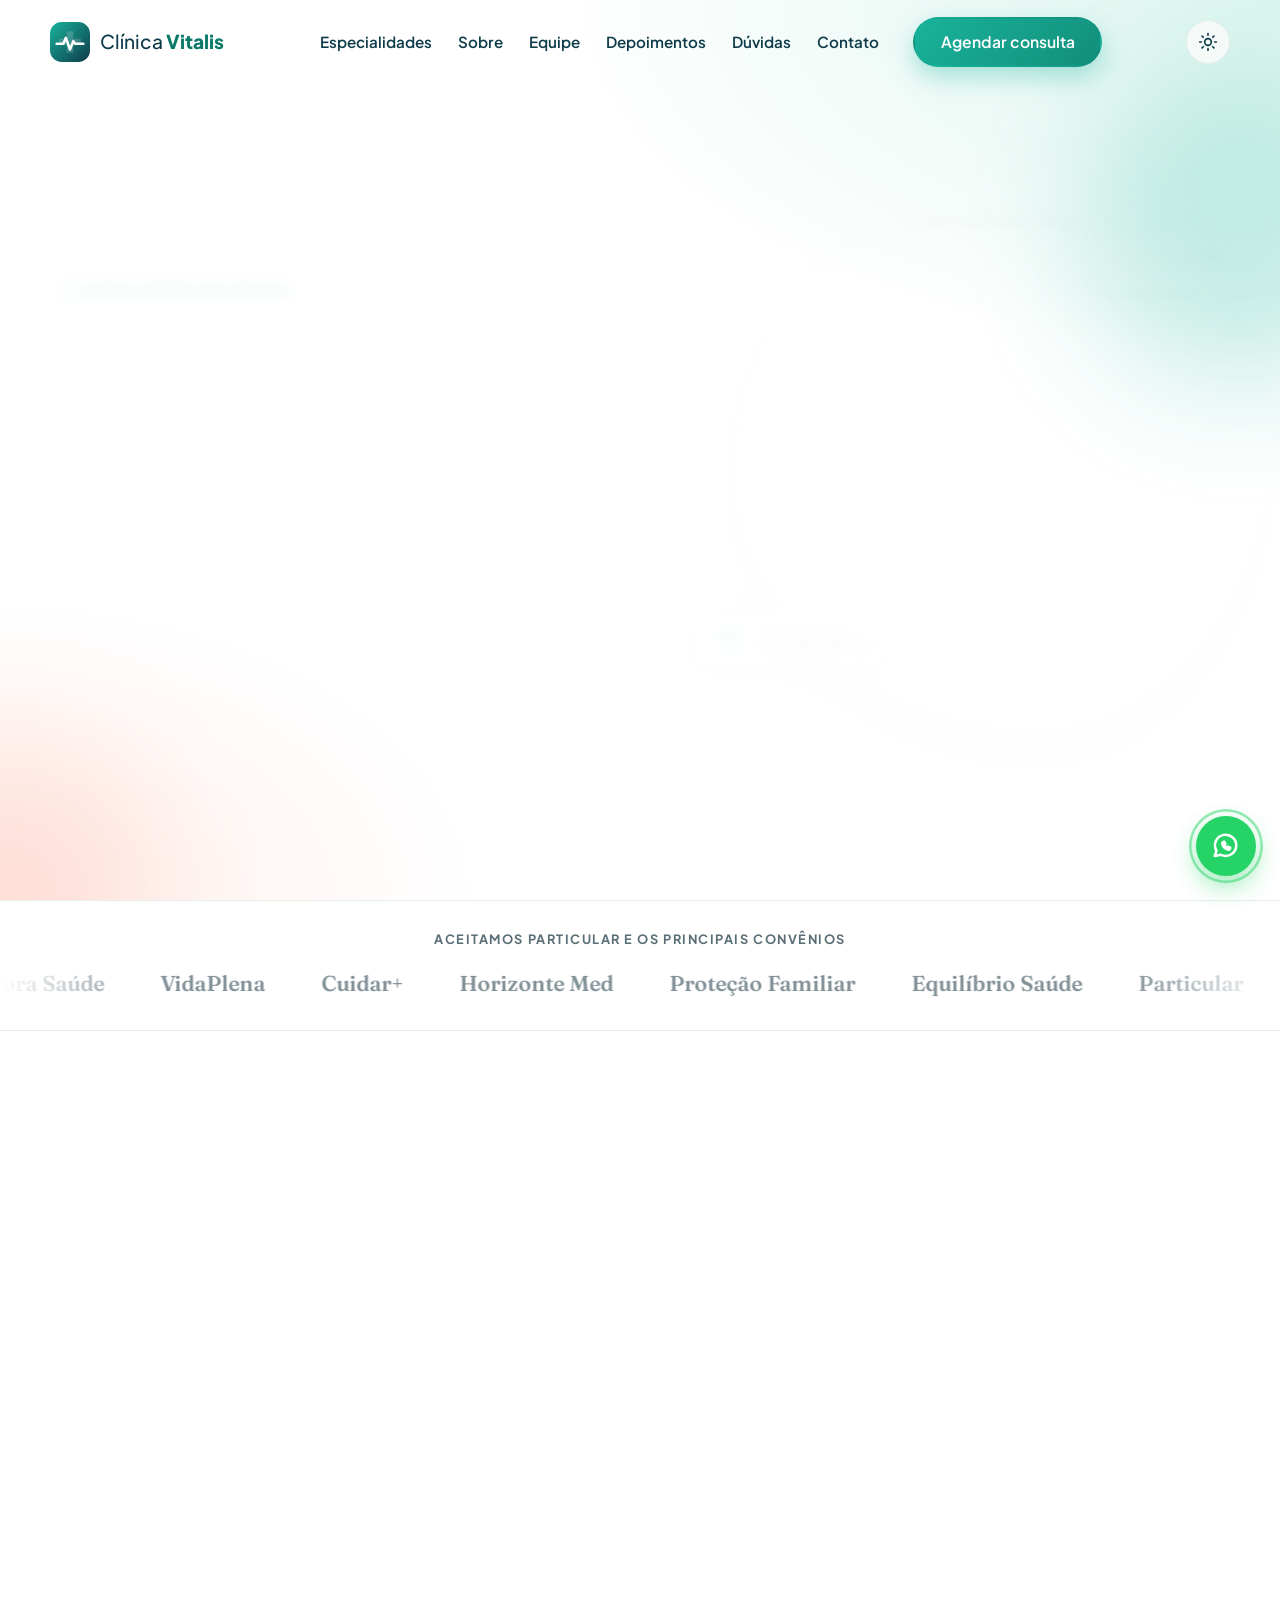
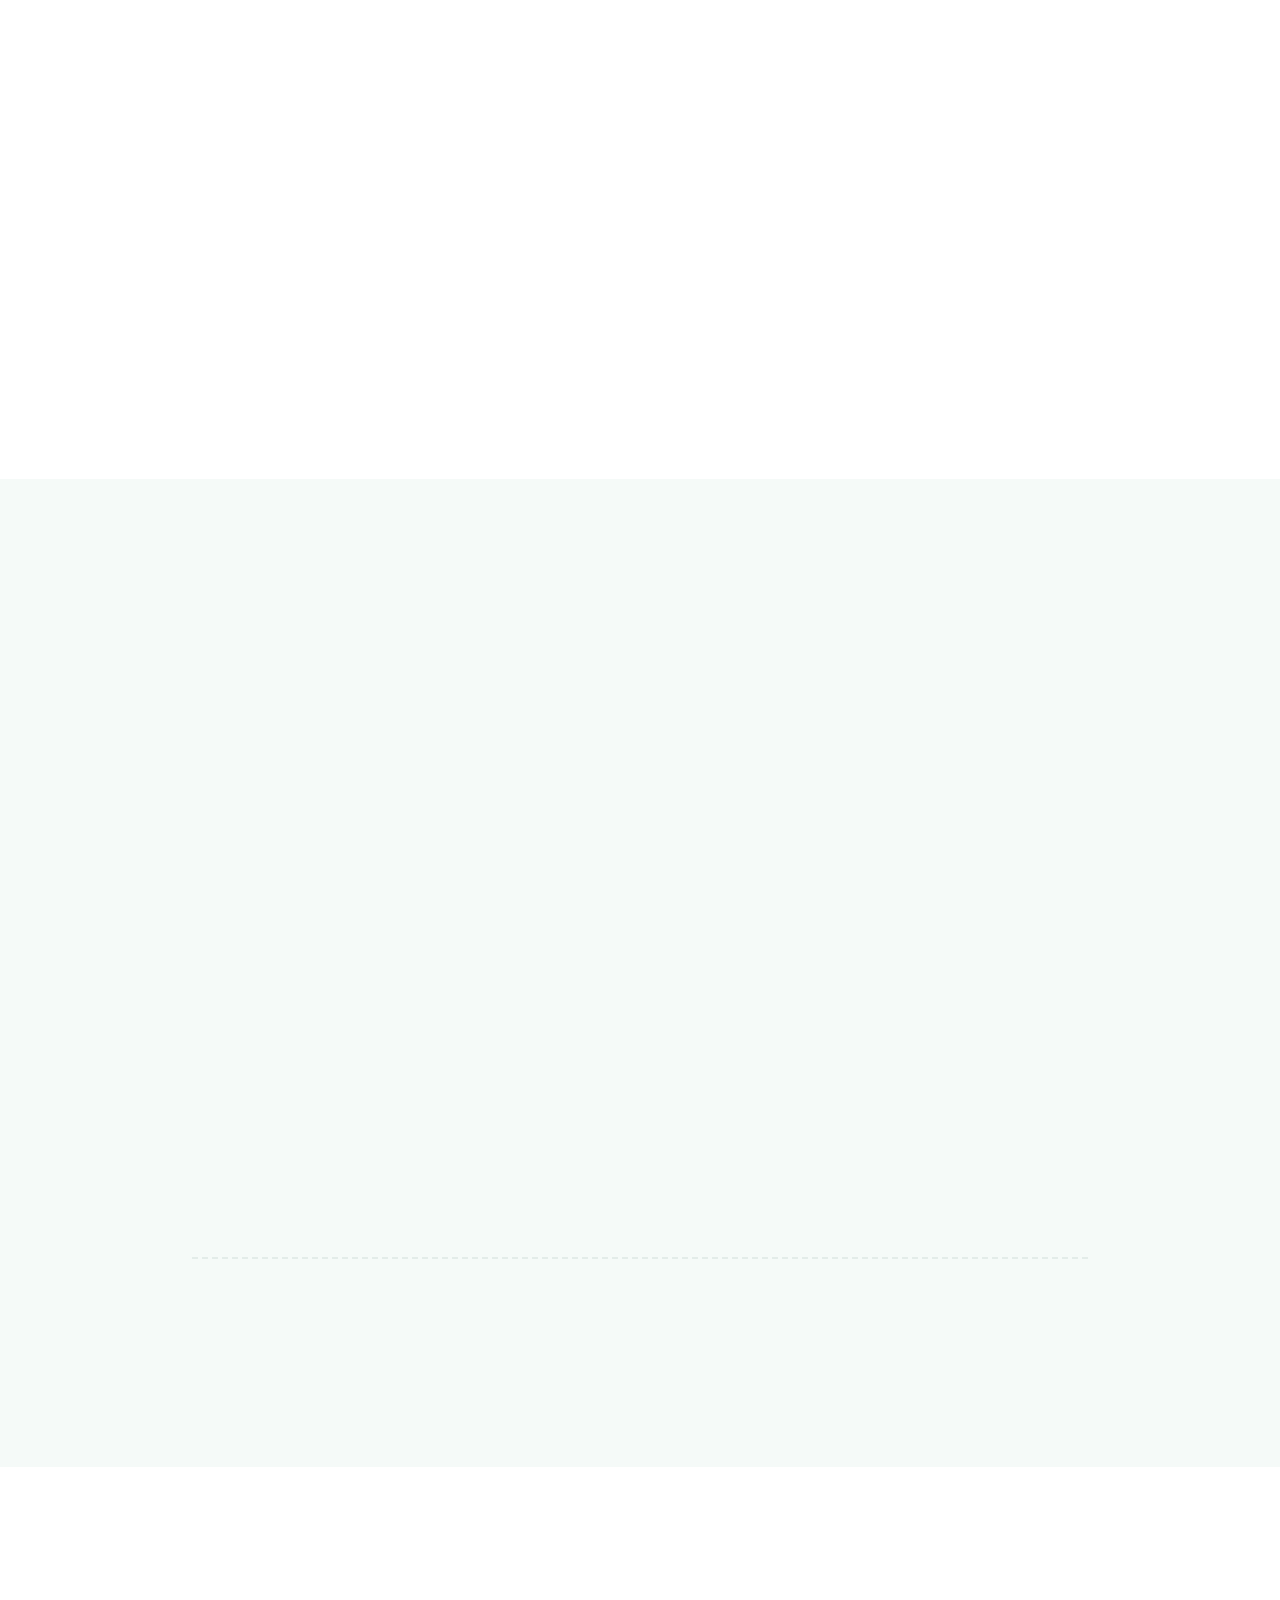
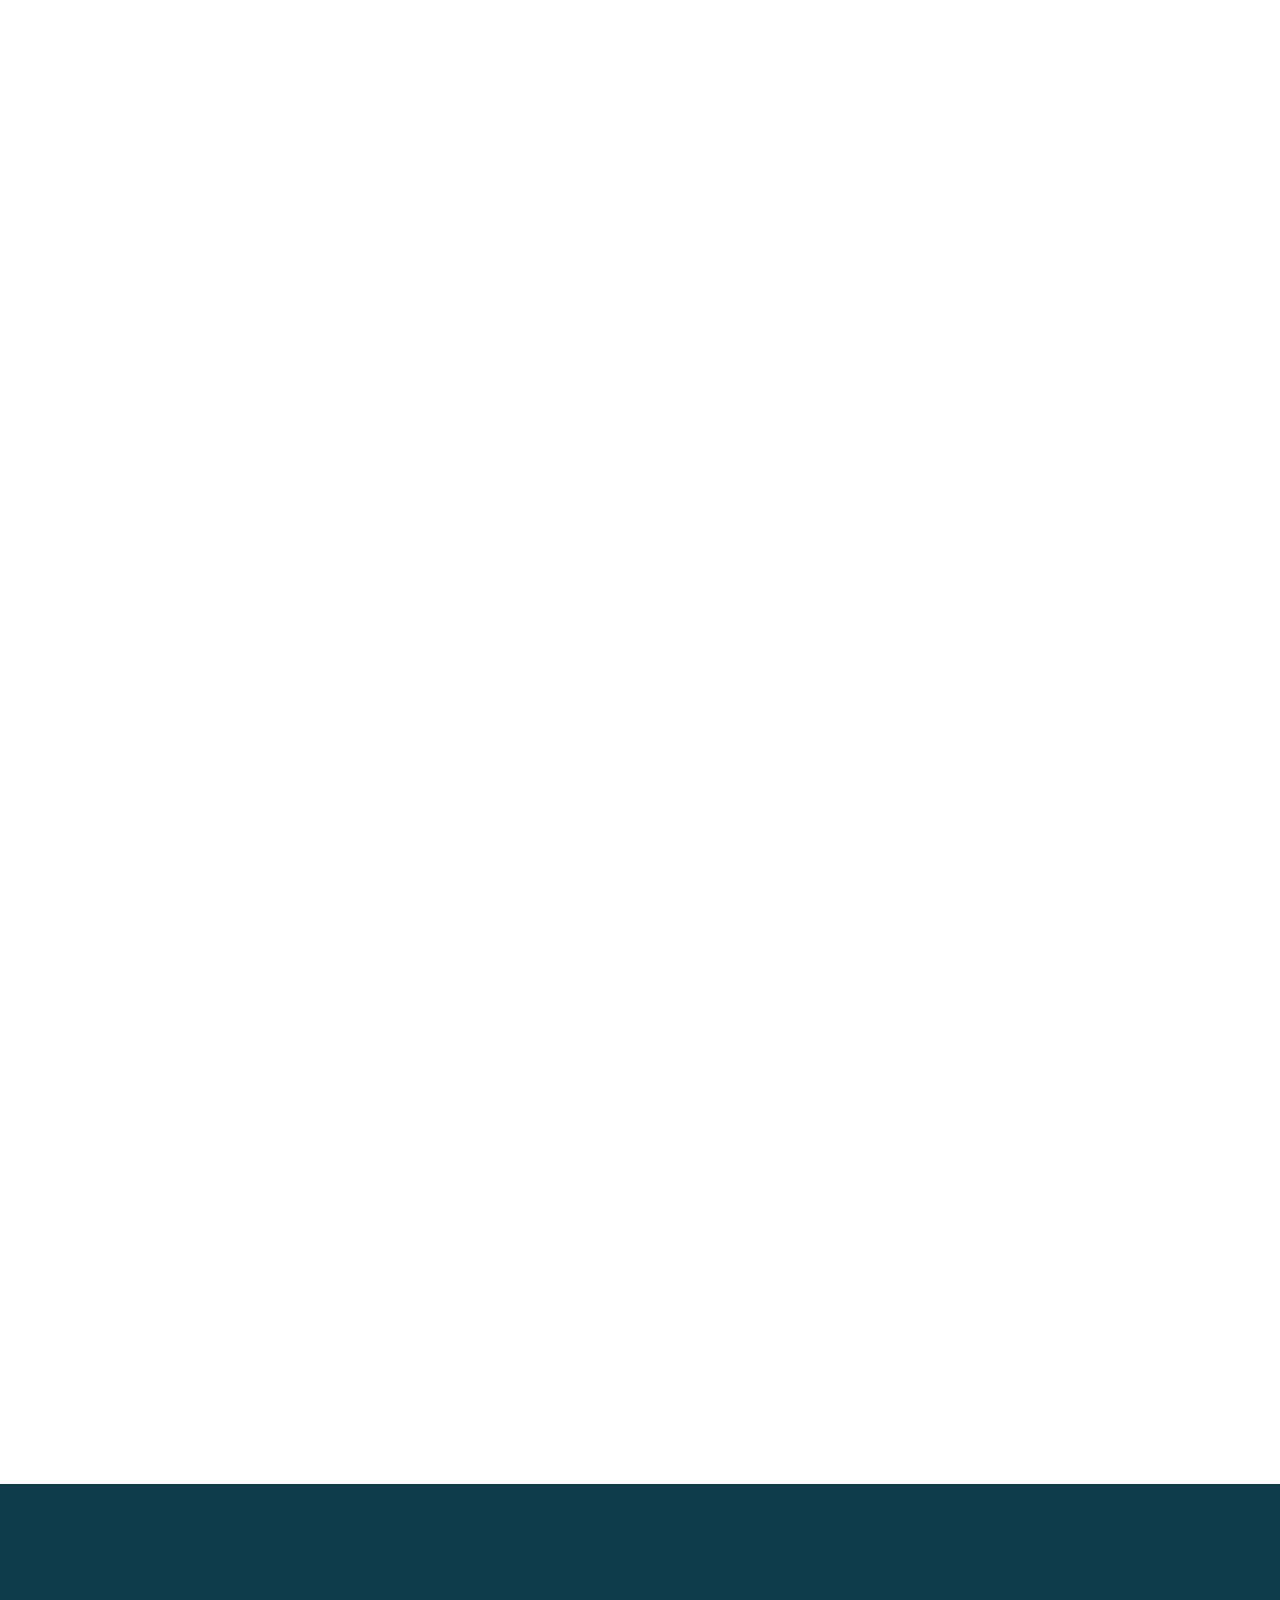
==== index.html @ be1b4b52 "Site da Clínica Vitalis: versão 2 com agendamento online Site responsivo (HTML, CSS, JS), servidor d" ====
<!DOCTYPE html>
<!-- PROVISÓRIO: enquanto a página do portfólio não fica pronta,
     quem abrir o link principal é levado direto para o site da clínica. -->
<html lang="pt-BR">
<head>
  <meta charset="UTF-8">
  <meta name="viewport" content="width=device-width, initial-scale=1.0">
  <title>Portfólio de Victor</title>
  <meta http-equiv="refresh" content="0; url=clinica/">
</head>
<body>
  <p>Redirecionando para o <a href="clinica/">site da Clínica Vitalis</a>…</p>
</body>
</html>
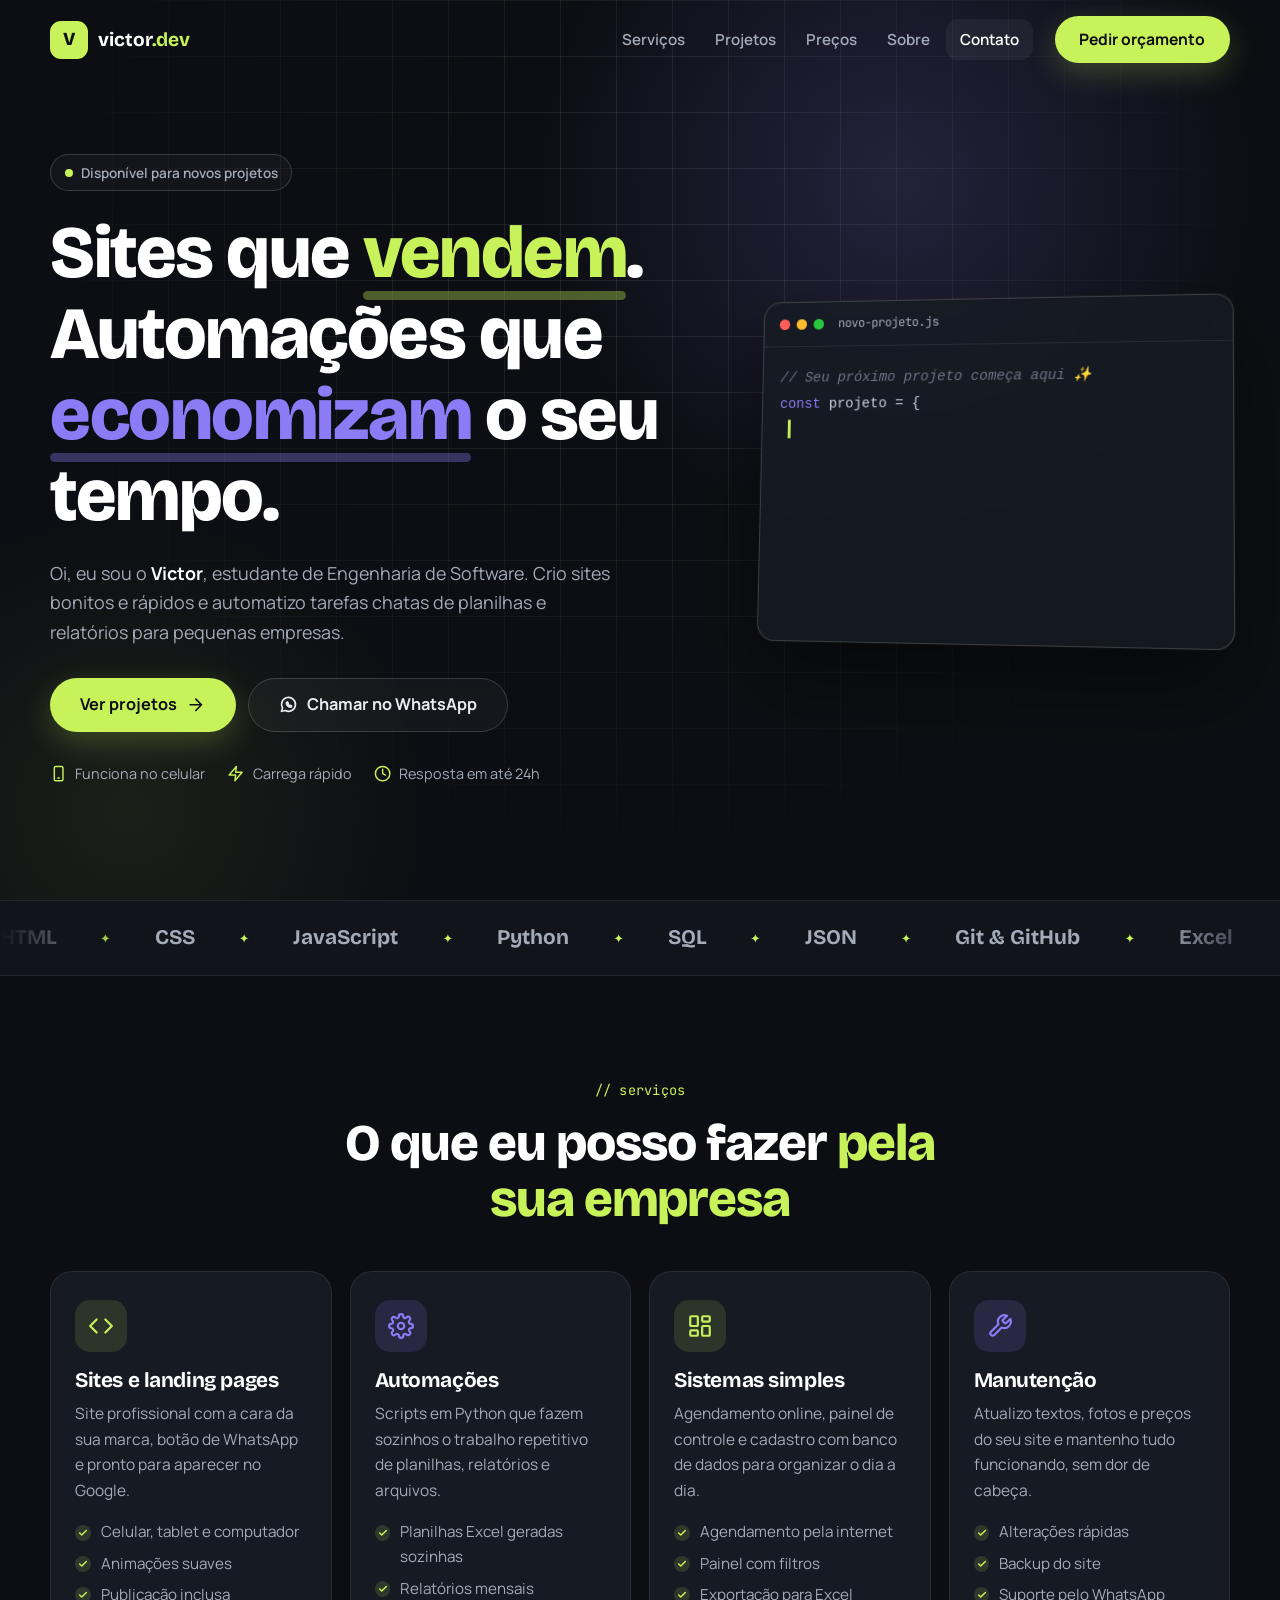
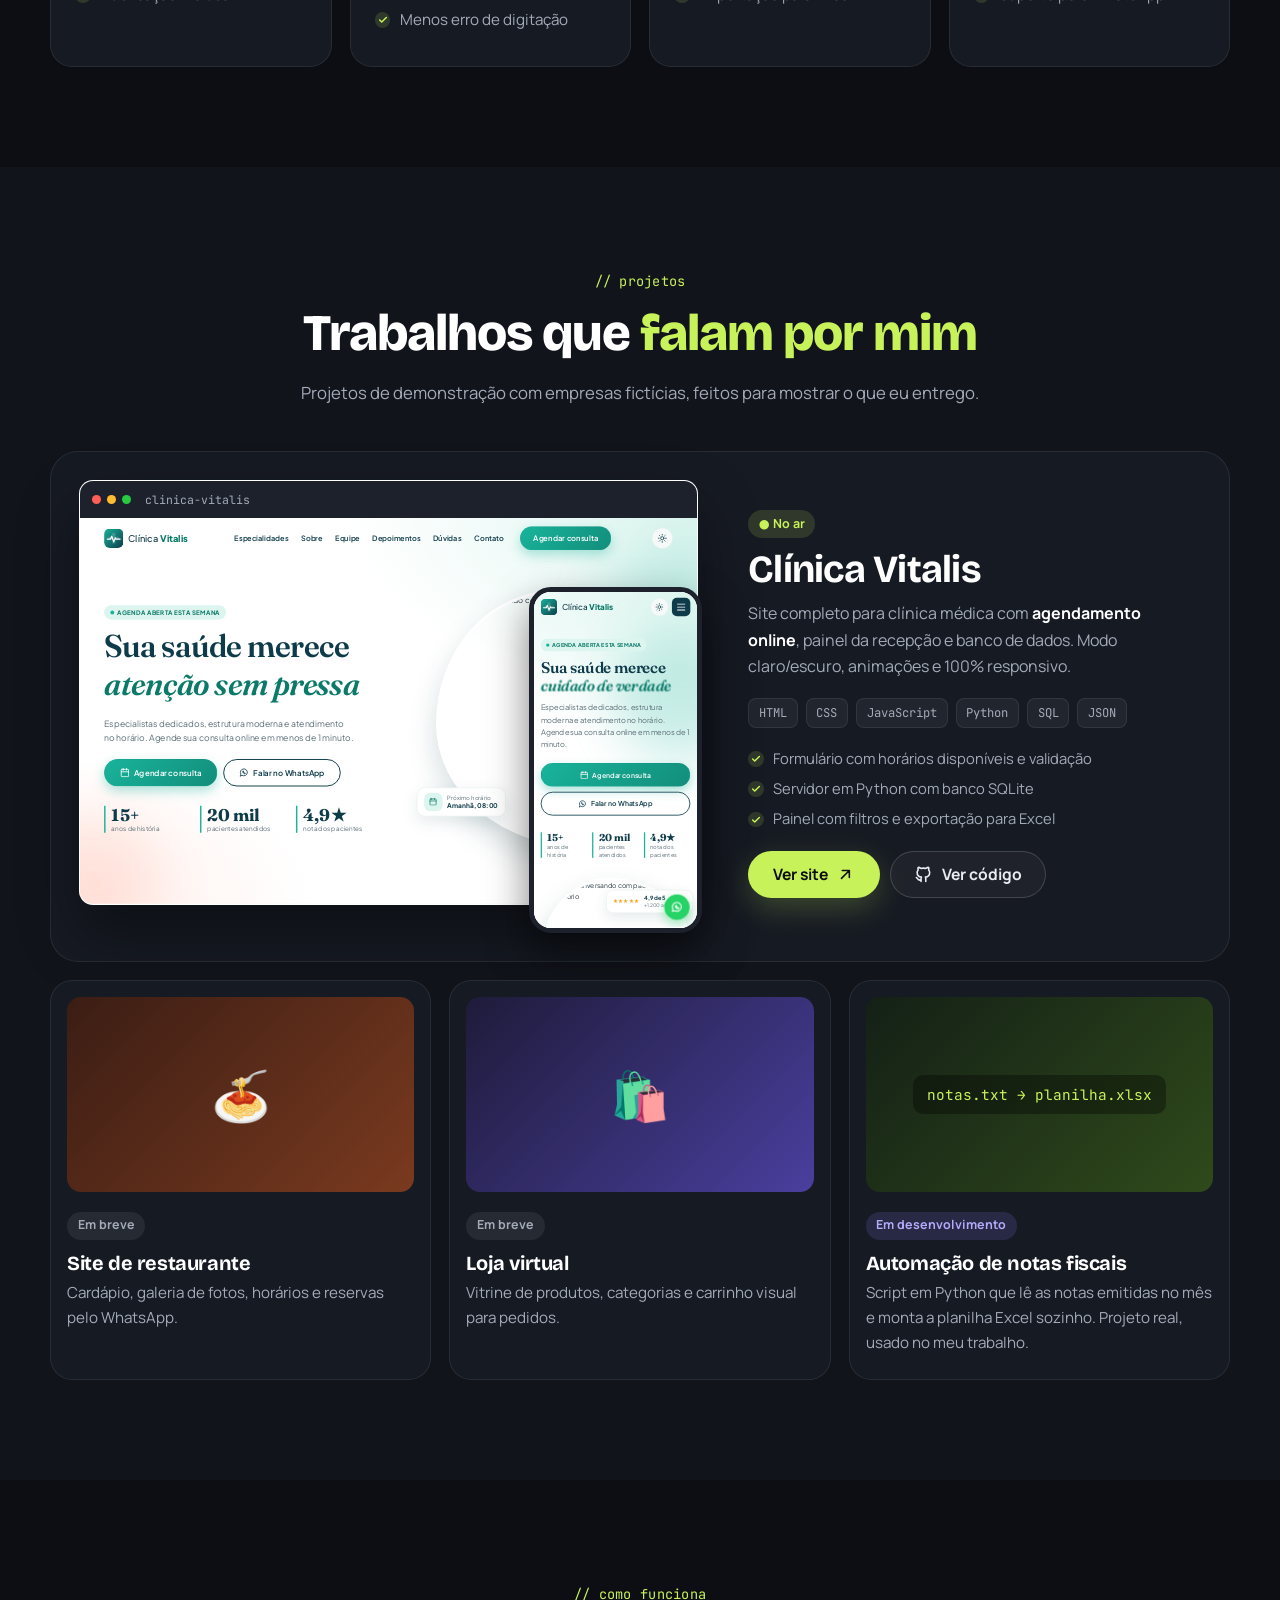
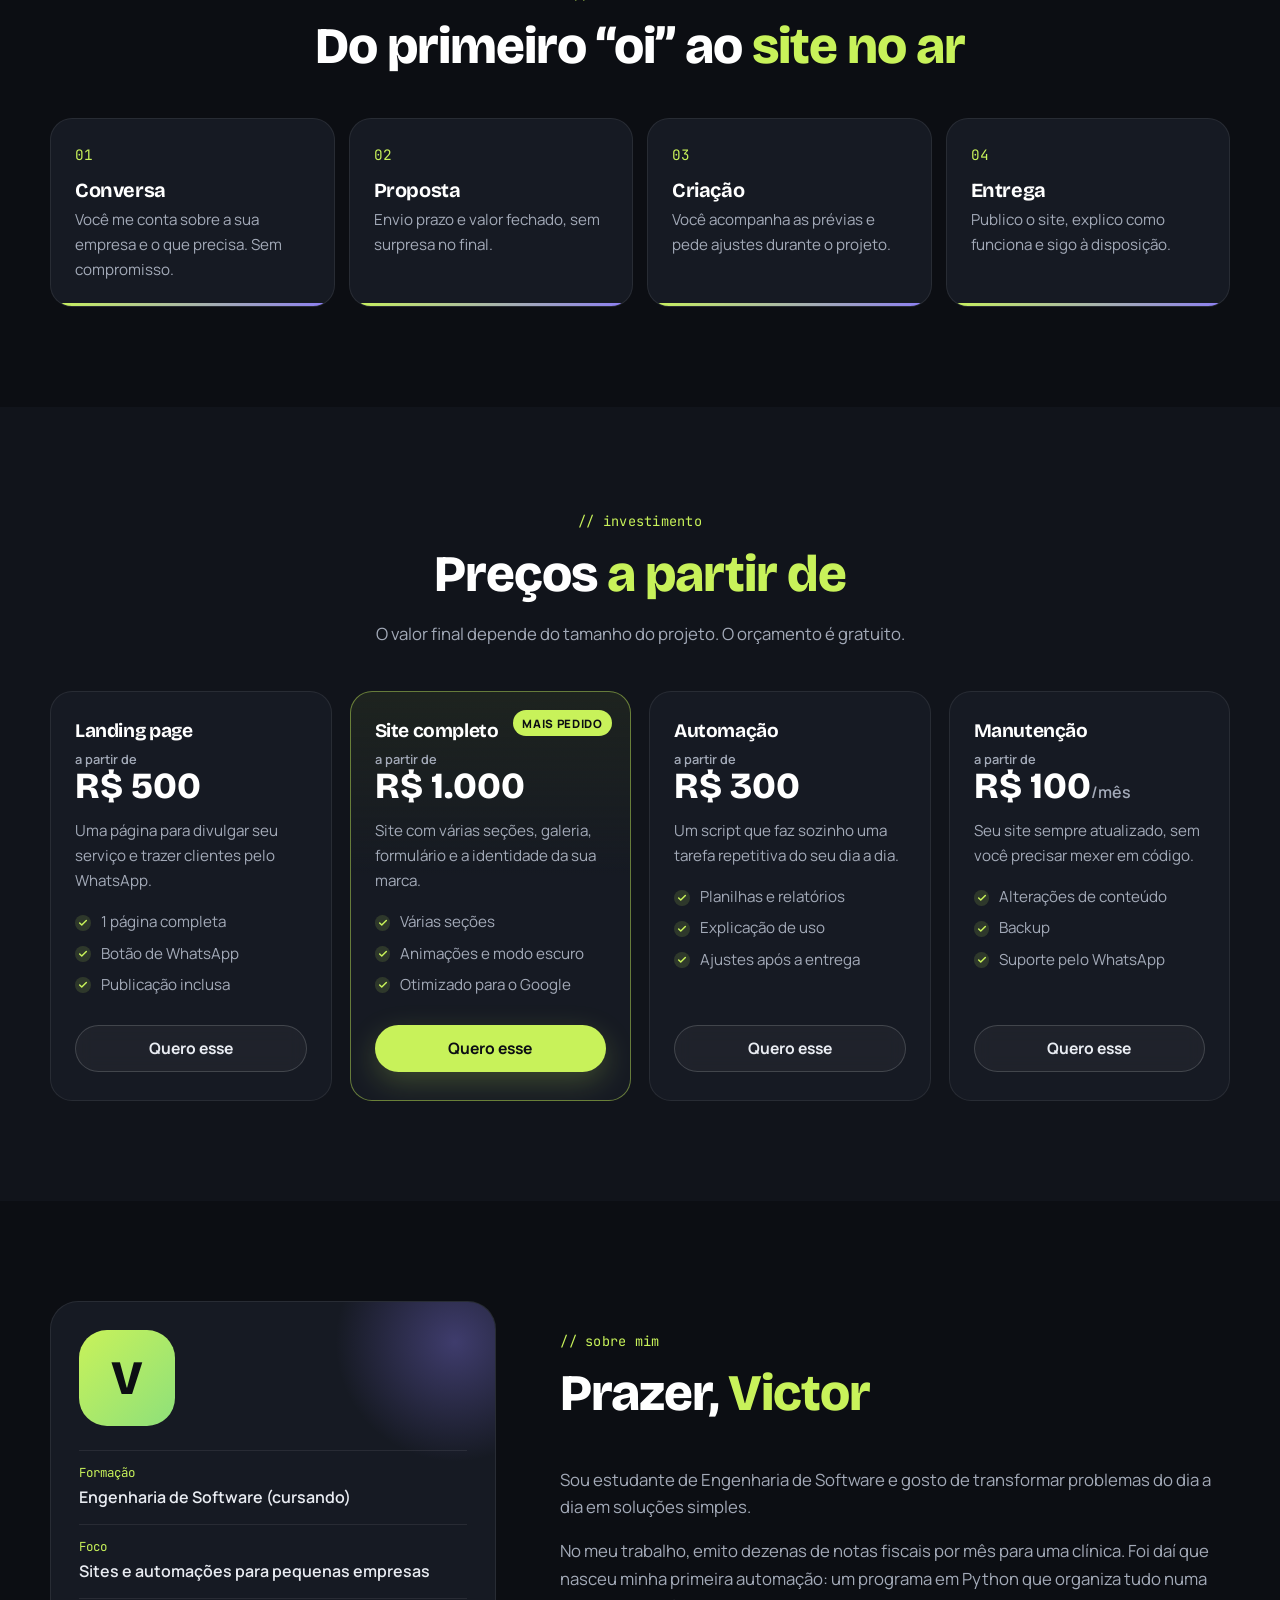
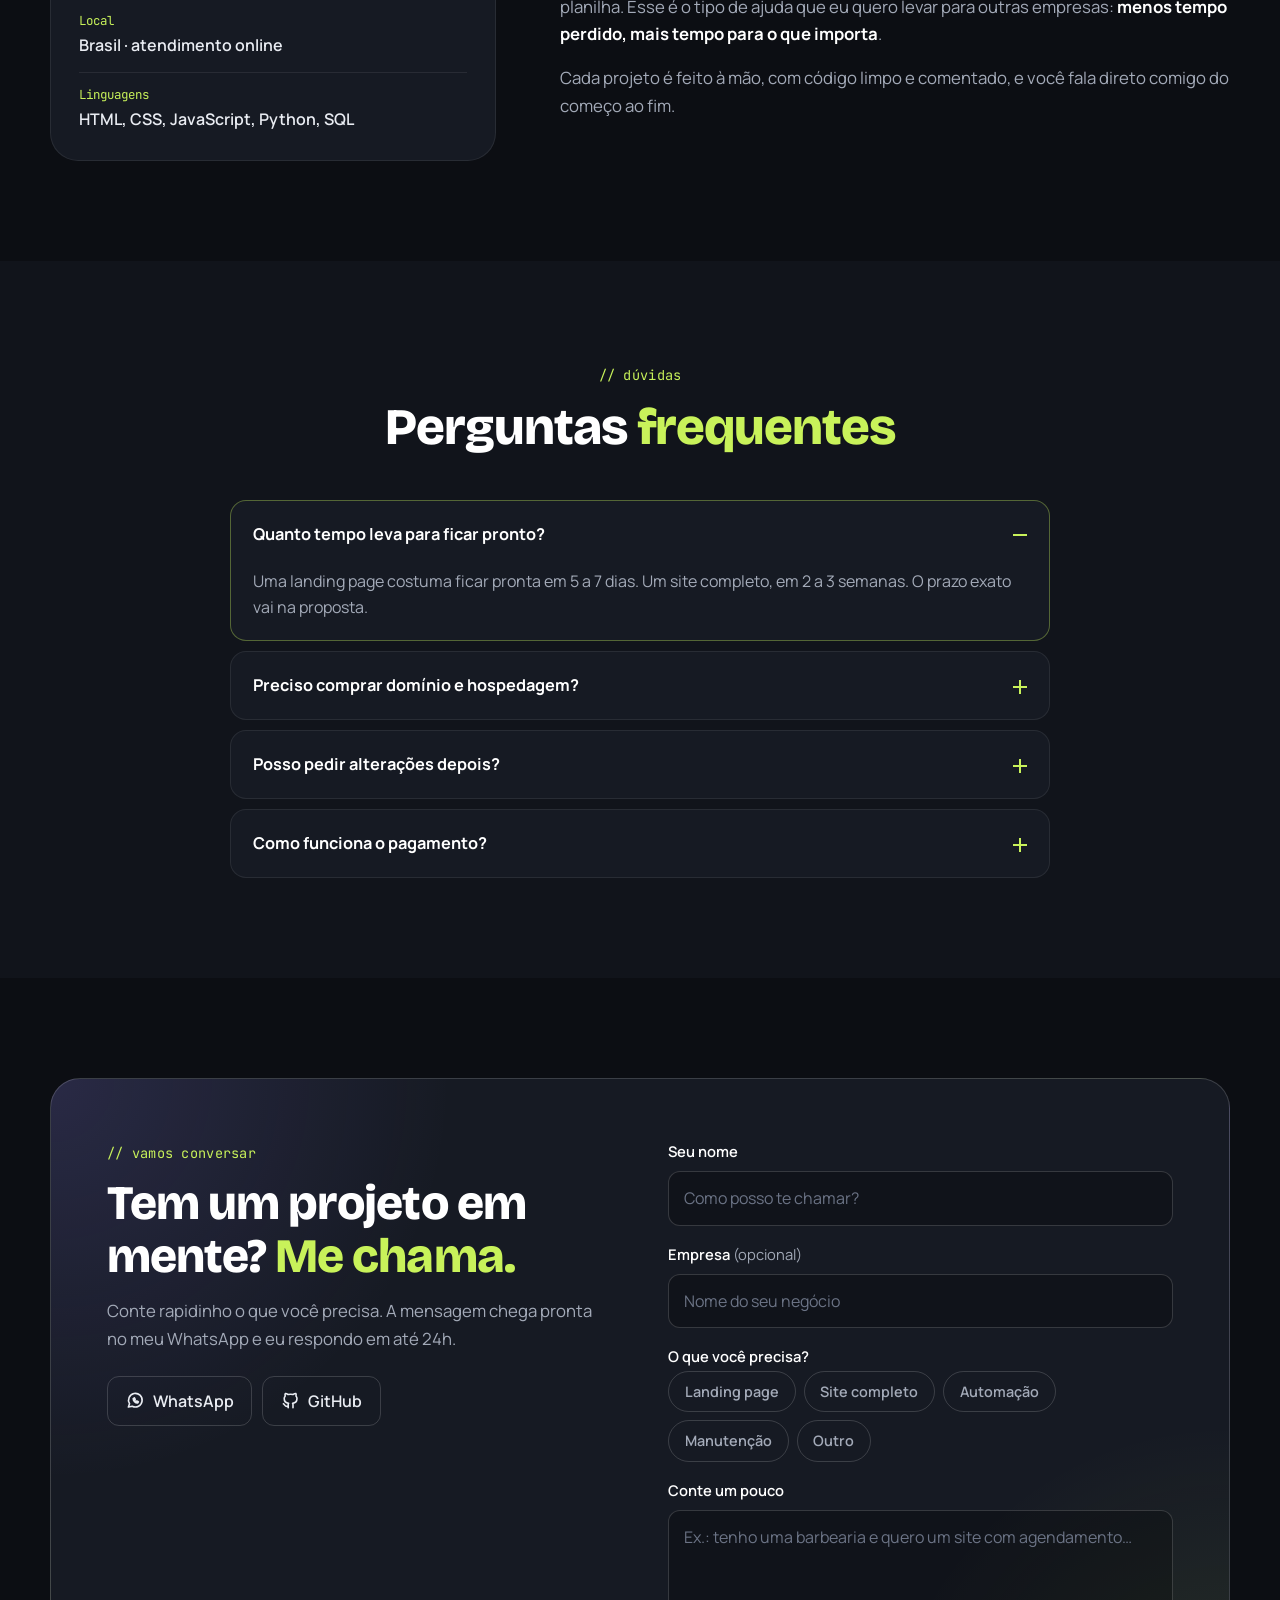
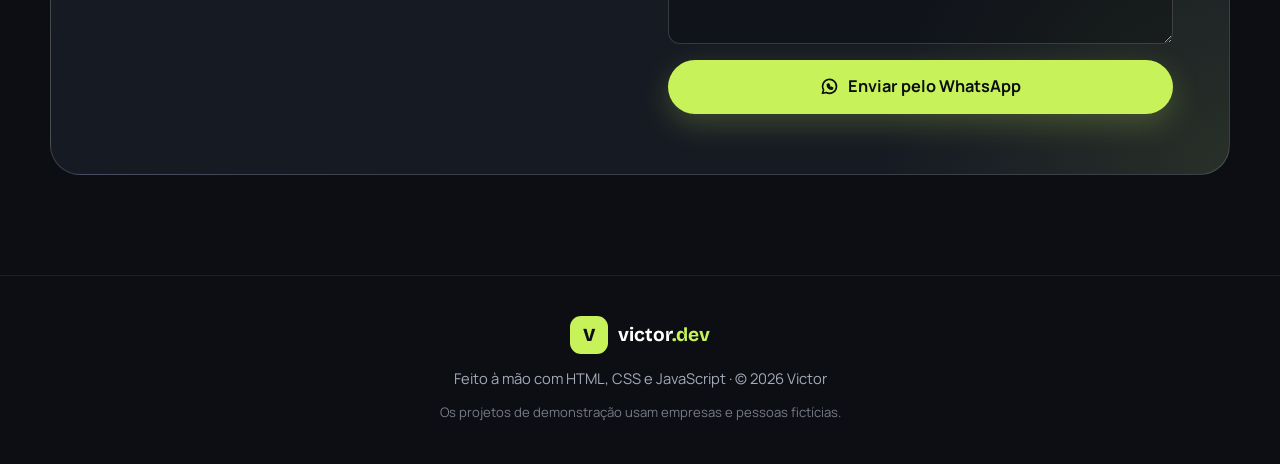
==== commit 881b3e96: "Página do portfólio: serviços, projetos, preços e contato Prévia ao vivo do site da clínica, janela " ====
--- a/index.html
+++ b/index.html
@@ -1,14 +1,419 @@
 <!DOCTYPE html>
-<!-- PROVISÓRIO: enquanto a página do portfólio não fica pronta,
-     quem abrir o link principal é levado direto para o site da clínica. -->
 <html lang="pt-BR">
 <head>
   <meta charset="UTF-8">
   <meta name="viewport" content="width=device-width, initial-scale=1.0">
-  <title>Portfólio de Victor</title>
-  <meta http-equiv="refresh" content="0; url=clinica/">
+
+  <!-- ===== SEO e prévia ao compartilhar o link ===== -->
+  <title>Victor | Sites e automações para pequenas empresas</title>
+  <meta name="description" content="Desenvolvedor freelancer: sites bonitos e rápidos, landing pages e automações em Python para pequenas empresas. Peça seu orçamento.">
+  <meta name="theme-color" content="#0C0E13">
+  <meta property="og:title" content="Victor | Sites e automações">
+  <meta property="og:description" content="Sites que vendem e automações que economizam o seu tempo.">
+  <meta property="og:type" content="website">
+  <link rel="icon" href="assets/img/favicon.svg" type="image/svg+xml">
+
+  <!-- ===== Fontes ===== -->
+  <link rel="preconnect" href="https://fonts.googleapis.com">
+  <link rel="preconnect" href="https://fonts.gstatic.com" crossorigin>
+  <link href="https://fonts.googleapis.com/css2?family=Bricolage+Grotesque:opsz,wght@12..96,500;12..96,700;12..96,800&family=Manrope:wght@400;500;600;700&family=JetBrains+Mono:wght@400;500&display=swap" rel="stylesheet">
+
+  <link rel="stylesheet" href="assets/css/portfolio.css?v=2">
+  <!-- Marca que o JavaScript está ativo (as animações de entrada dependem disso) -->
+  <script>document.documentElement.classList.add('js');</script>
 </head>
 <body>
-  <p>Redirecionando para o <a href="clinica/">site da Clínica Vitalis</a>…</p>
+
+<!-- ======================================================================
+     ÍCONES SVG reutilizáveis (<use href="#i-nome">)
+     ====================================================================== -->
+<svg xmlns="http://www.w3.org/2000/svg" style="display:none">
+  <symbol id="i-codigo" viewBox="0 0 24 24"><path d="M16 18l6-6-6-6M8 6l-6 6 6 6"/></symbol>
+  <symbol id="i-engrenagem" viewBox="0 0 24 24"><circle cx="12" cy="12" r="3"/><path d="M19.4 15a1.7 1.7 0 0 0 .3 1.8l.1.1a2 2 0 1 1-2.8 2.8l-.1-.1a1.7 1.7 0 0 0-1.8-.3 1.7 1.7 0 0 0-1 1.5V21a2 2 0 1 1-4 0v-.1a1.7 1.7 0 0 0-1.1-1.5 1.7 1.7 0 0 0-1.8.3l-.1.1a2 2 0 1 1-2.8-2.8l.1-.1a1.7 1.7 0 0 0 .3-1.8 1.7 1.7 0 0 0-1.5-1H3a2 2 0 1 1 0-4h.1a1.7 1.7 0 0 0 1.5-1.1 1.7 1.7 0 0 0-.3-1.8l-.1-.1a2 2 0 1 1 2.8-2.8l.1.1a1.7 1.7 0 0 0 1.8.3H9a1.7 1.7 0 0 0 1-1.5V3a2 2 0 1 1 4 0v.1a1.7 1.7 0 0 0 1 1.5 1.7 1.7 0 0 0 1.8-.3l.1-.1a2 2 0 1 1 2.8 2.8l-.1.1a1.7 1.7 0 0 0-.3 1.8V9a1.7 1.7 0 0 0 1.5 1H21a2 2 0 1 1 0 4h-.1a1.7 1.7 0 0 0-1.5 1z"/></symbol>
+  <symbol id="i-painel" viewBox="0 0 24 24"><rect x="3" y="3" width="7" height="9" rx="1"/><rect x="14" y="3" width="7" height="5" rx="1"/><rect x="14" y="12" width="7" height="9" rx="1"/><rect x="3" y="16" width="7" height="5" rx="1"/></symbol>
+  <symbol id="i-ferramenta" viewBox="0 0 24 24"><path d="M14.7 6.3a1 1 0 0 0 0 1.4l1.6 1.6a1 1 0 0 0 1.4 0l3.8-3.8a6 6 0 0 1-7.9 7.9l-6.9 6.9a2.1 2.1 0 0 1-3-3l6.9-6.9a6 6 0 0 1 7.9-7.9l-3.8 3.8z"/></symbol>
+  <symbol id="i-chat" viewBox="0 0 24 24"><path d="M3 20l1.4-4.2A8.5 8.5 0 1 1 7.8 19z"/><path d="M9 9.5c0 3 2.5 5.5 5.5 5.5l1-1.5-2-1-1 .8a4 4 0 0 1-1.8-1.8l.8-1-1-2z"/></symbol>
+  <symbol id="i-seta" viewBox="0 0 24 24"><path d="M5 12h14M12 5l7 7-7 7"/></symbol>
+  <symbol id="i-seta-diag" viewBox="0 0 24 24"><path d="M7 17L17 7M8 7h9v9"/></symbol>
+  <symbol id="i-check" viewBox="0 0 24 24"><path d="M20 6L9 17l-5-5"/></symbol>
+  <symbol id="i-github" viewBox="0 0 24 24"><path d="M9 19c-4.3 1.4-4.3-2.5-6-3m12 5v-3.5c0-1 .1-1.4-.5-2 2.8-.3 5.5-1.4 5.5-6a4.6 4.6 0 0 0-1.3-3.2 4.2 4.2 0 0 0-.1-3.2s-1.1-.3-3.5 1.3a12.3 12.3 0 0 0-6.2 0C6.5 2.8 5.4 3.1 5.4 3.1a4.2 4.2 0 0 0-.1 3.2A4.6 4.6 0 0 0 4 9.5c0 4.6 2.7 5.7 5.5 6-.6.6-.6 1.2-.5 2V21"/></symbol>
+  <symbol id="i-maleta" viewBox="0 0 24 24"><rect x="2" y="7" width="20" height="14" rx="2"/><path d="M16 21V5a2 2 0 0 0-2-2h-4a2 2 0 0 0-2 2v16"/></symbol>
+  <symbol id="i-cima" viewBox="0 0 24 24"><path d="M18 15l-6-6-6 6"/></symbol>
+  <symbol id="i-relogio" viewBox="0 0 24 24"><circle cx="12" cy="12" r="10"/><path d="M12 6v6l4 2"/></symbol>
+  <symbol id="i-celular" viewBox="0 0 24 24"><rect x="6" y="2" width="12" height="20" rx="2"/><path d="M11 18h2"/></symbol>
+  <symbol id="i-raio" viewBox="0 0 24 24"><path d="M13 2L3 14h9l-1 8 10-12h-9z"/></symbol>
+  <symbol id="i-escudo" viewBox="0 0 24 24"><path d="M12 22s8-4 8-10V5l-8-3-8 3v7c0 6 8 10 8 10z"/></symbol>
+</svg>
+
+<a class="pular" href="#conteudo">Pular para o conteúdo</a>
+
+<!-- ======================================================================
+     CABEÇALHO
+     ====================================================================== -->
+<header class="topo" id="topo">
+  <div class="container topo__barra">
+    <a href="#inicio" class="logo" aria-label="Victor — início">
+      <span class="logo__marca">V</span><span>victor<em>.dev</em></span>
+    </a>
+
+    <nav class="menu" id="menu" aria-label="Menu principal">
+      <ul>
+        <li><a href="#servicos">Serviços</a></li>
+        <li><a href="#projetos">Projetos</a></li>
+        <li><a href="#precos">Preços</a></li>
+        <li><a href="#sobre">Sobre</a></li>
+        <li><a href="#contato">Contato</a></li>
+      </ul>
+      <a href="#contato" class="btn btn--limao menu__cta">Pedir orçamento</a>
+    </nav>
+
+    <button class="hamburguer" id="btn-menu" type="button" aria-label="Abrir menu" aria-expanded="false" aria-controls="menu">
+      <span></span><span></span><span></span>
+    </button>
+  </div>
+  <div class="progresso" id="progresso" aria-hidden="true"></div>
+</header>
+
+<main id="conteudo">
+
+<!-- ======================================================================
+     HERO
+     ====================================================================== -->
+<section class="hero" id="inicio">
+  <div class="hero__grade-fundo" aria-hidden="true"></div>
+  <div class="hero__luz" aria-hidden="true"></div>
+
+  <div class="container hero__conteudo">
+    <div class="hero__texto">
+      <span class="disponivel revelar"><span class="ponto-vivo"></span> Disponível para novos projetos</span>
+
+      <h1 class="revelar">
+        Sites que <span class="destaque">vendem</span>.<br>
+        Automações que <span class="destaque destaque--lilas">economizam</span> o seu tempo.
+      </h1>
+
+      <p class="hero__lead revelar">
+        Oi, eu sou o <strong>Victor</strong>, estudante de Engenharia de Software.
+        Crio sites bonitos e rápidos e automatizo tarefas chatas de planilhas e relatórios para pequenas empresas.
+      </p>
+
+      <div class="hero__botoes revelar">
+        <a href="#projetos" class="btn btn--limao btn--grande">Ver projetos <svg class="ic"><use href="#i-seta"/></svg></a>
+        <!-- Número trocado automaticamente pelo assets/js/portfolio.js (CONFIG.whatsapp) -->
+        <a href="https://wa.me/5511999999999" data-whats class="btn btn--vidro btn--grande" target="_blank" rel="noopener">
+          <svg class="ic"><use href="#i-chat"/></svg> Chamar no WhatsApp
+        </a>
+      </div>
+
+      <ul class="hero__garantias revelar">
+        <li><svg class="ic"><use href="#i-celular"/></svg> Funciona no celular</li>
+        <li><svg class="ic"><use href="#i-raio"/></svg> Carrega rápido</li>
+        <li><svg class="ic"><use href="#i-relogio"/></svg> Resposta em até 24h</li>
+      </ul>
+    </div>
+
+    <!-- Janela de código que "digita" sozinha (texto definido no JavaScript) -->
+    <div class="codigo revelar" aria-hidden="true">
+      <div class="codigo__barra">
+        <span></span><span></span><span></span>
+        <small>novo-projeto.js</small>
+      </div>
+      <pre class="codigo__corpo"><code id="codigo-digitando"></code><span class="cursor">▍</span></pre>
+    </div>
+  </div>
+</section>
+
+<!-- Faixa de tecnologias rolando -->
+<section class="tecnologias" aria-label="Tecnologias que eu uso">
+  <div class="letreiro">
+    <ul class="letreiro__trilho">
+      <li>HTML</li><li>CSS</li><li>JavaScript</li><li>Python</li><li>SQL</li><li>JSON</li><li>Git &amp; GitHub</li><li>Excel</li><li>Design responsivo</li><li>SEO</li>
+      <li aria-hidden="true">HTML</li><li aria-hidden="true">CSS</li><li aria-hidden="true">JavaScript</li><li aria-hidden="true">Python</li><li aria-hidden="true">SQL</li><li aria-hidden="true">JSON</li><li aria-hidden="true">Git &amp; GitHub</li><li aria-hidden="true">Excel</li><li aria-hidden="true">Design responsivo</li><li aria-hidden="true">SEO</li>
+    </ul>
+  </div>
+</section>
+
+<!-- ======================================================================
+     SERVIÇOS
+     ====================================================================== -->
+<section class="secao" id="servicos">
+  <div class="container">
+    <header class="titulo revelar">
+      <span class="rotulo">// serviços</span>
+      <h2>O que eu posso fazer <span class="destaque">pela sua empresa</span></h2>
+    </header>
+
+    <div class="grade grade--4">
+      <article class="card servico revelar">
+        <span class="servico__icone"><svg class="ic"><use href="#i-codigo"/></svg></span>
+        <h3>Sites e landing pages</h3>
+        <p>Site profissional com a cara da sua marca, botão de WhatsApp e pronto para aparecer no Google.</p>
+        <ul class="lista-check"><li>Celular, tablet e computador</li><li>Animações suaves</li><li>Publicação inclusa</li></ul>
+      </article>
+      <article class="card servico revelar">
+        <span class="servico__icone servico__icone--lilas"><svg class="ic"><use href="#i-engrenagem"/></svg></span>
+        <h3>Automações</h3>
+        <p>Scripts em Python que fazem sozinhos o trabalho repetitivo de planilhas, relatórios e arquivos.</p>
+        <ul class="lista-check"><li>Planilhas Excel geradas sozinhas</li><li>Relatórios mensais</li><li>Menos erro de digitação</li></ul>
+      </article>
+      <article class="card servico revelar">
+        <span class="servico__icone"><svg class="ic"><use href="#i-painel"/></svg></span>
+        <h3>Sistemas simples</h3>
+        <p>Agendamento online, painel de controle e cadastro com banco de dados para organizar o dia a dia.</p>
+        <ul class="lista-check"><li>Agendamento pela internet</li><li>Painel com filtros</li><li>Exportação para Excel</li></ul>
+      </article>
+      <article class="card servico revelar">
+        <span class="servico__icone servico__icone--lilas"><svg class="ic"><use href="#i-ferramenta"/></svg></span>
+        <h3>Manutenção</h3>
+        <p>Atualizo textos, fotos e preços do seu site e mantenho tudo funcionando, sem dor de cabeça.</p>
+        <ul class="lista-check"><li>Alterações rápidas</li><li>Backup do site</li><li>Suporte pelo WhatsApp</li></ul>
+      </article>
+    </div>
+  </div>
+</section>
+
+<!-- ======================================================================
+     PROJETOS
+     ====================================================================== -->
+<section class="secao secao--alt" id="projetos">
+  <div class="container">
+    <header class="titulo revelar">
+      <span class="rotulo">// projetos</span>
+      <h2>Trabalhos que <span class="destaque">falam por mim</span></h2>
+      <p>Projetos de demonstração com empresas fictícias, feitos para mostrar o que eu entrego.</p>
+    </header>
+
+    <!-- Projeto em destaque: Clínica Vitalis, com prévia AO VIVO do site -->
+    <article class="destaque-projeto revelar">
+      <div class="previa" id="previa">
+        <!-- Prévia no computador: o site real, encolhido (a escala é calculada no JavaScript) -->
+        <div class="previa__pc">
+          <div class="previa__barra"><span></span><span></span><span></span><small>clinica-vitalis</small></div>
+          <div class="previa__tela" data-largura="1280">
+            <iframe src="clinica/index.html" title="Prévia do site da Clínica Vitalis no computador" loading="lazy" tabindex="-1" aria-hidden="true"></iframe>
+          </div>
+        </div>
+        <!-- Prévia no celular -->
+        <div class="previa__celular">
+          <div class="previa__tela" data-largura="390">
+            <iframe src="clinica/index.html" title="Prévia do site da Clínica Vitalis no celular" loading="lazy" tabindex="-1" aria-hidden="true"></iframe>
+          </div>
+        </div>
+      </div>
+
+      <div class="destaque-projeto__info">
+        <span class="status status--pronto">● No ar</span>
+        <h3>Clínica Vitalis</h3>
+        <p>Site completo para clínica médica com <strong>agendamento online</strong>, painel da recepção e banco de dados. Modo claro/escuro, animações e 100% responsivo.</p>
+        <ul class="tags">
+          <li>HTML</li><li>CSS</li><li>JavaScript</li><li>Python</li><li>SQL</li><li>JSON</li>
+        </ul>
+        <ul class="lista-check lista-check--compacta">
+          <li>Formulário com horários disponíveis e validação</li>
+          <li>Servidor em Python com banco SQLite</li>
+          <li>Painel com filtros e exportação para Excel</li>
+        </ul>
+        <div class="destaque-projeto__botoes">
+          <a href="clinica/index.html" class="btn btn--limao" target="_blank" rel="noopener">Ver site <svg class="ic"><use href="#i-seta-diag"/></svg></a>
+          <a href="https://github.com/victorlara6-lab/portfolio-victor/tree/main/clinica" class="btn btn--vidro" target="_blank" rel="noopener"><svg class="ic"><use href="#i-github"/></svg> Ver código</a>
+        </div>
+      </div>
+    </article>
+
+    <!-- Outros projetos -->
+    <div class="grade grade--3 projetos-mini">
+      <article class="card mini revelar">
+        <div class="mini__capa mini__capa--restaurante" aria-hidden="true"><span>🍝</span></div>
+        <span class="status status--breve">Em breve</span>
+        <h3>Site de restaurante</h3>
+        <p>Cardápio, galeria de fotos, horários e reservas pelo WhatsApp.</p>
+      </article>
+      <article class="card mini revelar">
+        <div class="mini__capa mini__capa--loja" aria-hidden="true"><span>🛍️</span></div>
+        <span class="status status--breve">Em breve</span>
+        <h3>Loja virtual</h3>
+        <p>Vitrine de produtos, categorias e carrinho visual para pedidos.</p>
+      </article>
+      <article class="card mini revelar">
+        <div class="mini__capa mini__capa--automacao" aria-hidden="true">
+          <code>notas.txt → planilha.xlsx</code>
+        </div>
+        <span class="status status--dev">Em desenvolvimento</span>
+        <h3>Automação de notas fiscais</h3>
+        <p>Script em Python que lê as notas emitidas no mês e monta a planilha Excel sozinho. Projeto real, usado no meu trabalho.</p>
+      </article>
+    </div>
+  </div>
+</section>
+
+<!-- ======================================================================
+     COMO FUNCIONA
+     ====================================================================== -->
+<section class="secao" id="processo">
+  <div class="container">
+    <header class="titulo revelar">
+      <span class="rotulo">// como funciona</span>
+      <h2>Do primeiro “oi” ao <span class="destaque">site no ar</span></h2>
+    </header>
+    <ol class="passos">
+      <li class="revelar"><span class="passos__num">01</span><h3>Conversa</h3><p>Você me conta sobre a sua empresa e o que precisa. Sem compromisso.</p></li>
+      <li class="revelar"><span class="passos__num">02</span><h3>Proposta</h3><p>Envio prazo e valor fechado, sem surpresa no final.</p></li>
+      <li class="revelar"><span class="passos__num">03</span><h3>Criação</h3><p>Você acompanha as prévias e pede ajustes durante o projeto.</p></li>
+      <li class="revelar"><span class="passos__num">04</span><h3>Entrega</h3><p>Publico o site, explico como funciona e sigo à disposição.</p></li>
+    </ol>
+  </div>
+</section>
+
+<!-- ======================================================================
+     PREÇOS "A PARTIR DE"
+     ====================================================================== -->
+<section class="secao secao--alt" id="precos">
+  <div class="container">
+    <header class="titulo revelar">
+      <span class="rotulo">// investimento</span>
+      <h2>Preços <span class="destaque">a partir de</span></h2>
+      <p>O valor final depende do tamanho do projeto. O orçamento é gratuito.</p>
+    </header>
+
+    <div class="grade grade--4 precos">
+      <article class="card preco revelar">
+        <h3>Landing page</h3>
+        <p class="preco__valor"><small>a partir de</small> R$ 500</p>
+        <p>Uma página para divulgar seu serviço e trazer clientes pelo WhatsApp.</p>
+        <ul class="lista-check"><li>1 página completa</li><li>Botão de WhatsApp</li><li>Publicação inclusa</li></ul>
+        <a href="#contato" class="btn btn--vidro btn--bloco" data-plano="Landing page">Quero esse</a>
+      </article>
+      <article class="card preco preco--popular revelar">
+        <span class="preco__selo">Mais pedido</span>
+        <h3>Site completo</h3>
+        <p class="preco__valor"><small>a partir de</small> R$ 1.000</p>
+        <p>Site com várias seções, galeria, formulário e a identidade da sua marca.</p>
+        <ul class="lista-check"><li>Várias seções</li><li>Animações e modo escuro</li><li>Otimizado para o Google</li></ul>
+        <a href="#contato" class="btn btn--limao btn--bloco" data-plano="Site completo">Quero esse</a>
+      </article>
+      <article class="card preco revelar">
+        <h3>Automação</h3>
+        <p class="preco__valor"><small>a partir de</small> R$ 300</p>
+        <p>Um script que faz sozinho uma tarefa repetitiva do seu dia a dia.</p>
+        <ul class="lista-check"><li>Planilhas e relatórios</li><li>Explicação de uso</li><li>Ajustes após a entrega</li></ul>
+        <a href="#contato" class="btn btn--vidro btn--bloco" data-plano="Automação">Quero esse</a>
+      </article>
+      <article class="card preco revelar">
+        <h3>Manutenção</h3>
+        <p class="preco__valor"><small>a partir de</small> R$ 100<small class="preco__mes">/mês</small></p>
+        <p>Seu site sempre atualizado, sem você precisar mexer em código.</p>
+        <ul class="lista-check"><li>Alterações de conteúdo</li><li>Backup</li><li>Suporte pelo WhatsApp</li></ul>
+        <a href="#contato" class="btn btn--vidro btn--bloco" data-plano="Manutenção">Quero esse</a>
+      </article>
+    </div>
+  </div>
+</section>
+
+<!-- ======================================================================
+     SOBRE MIM
+     ====================================================================== -->
+<section class="secao" id="sobre">
+  <div class="container sobre">
+    <div class="sobre__cartao revelar">
+      <div class="sobre__avatar" aria-hidden="true">V</div>
+      <dl class="sobre__fatos">
+        <div><dt>Formação</dt><dd>Engenharia de Software (cursando)</dd></div>
+        <div><dt>Foco</dt><dd>Sites e automações para pequenas empresas</dd></div>
+        <div><dt>Local</dt><dd>Brasil · atendimento online</dd></div>
+        <div><dt>Linguagens</dt><dd>HTML, CSS, JavaScript, Python, SQL</dd></div>
+      </dl>
+    </div>
+    <div class="sobre__texto">
+      <header class="titulo titulo--esquerda revelar">
+        <span class="rotulo">// sobre mim</span>
+        <h2>Prazer, <span class="destaque">Victor</span></h2>
+      </header>
+      <p class="revelar">Sou estudante de Engenharia de Software e gosto de transformar problemas do dia a dia em soluções simples.</p>
+      <p class="revelar">No meu trabalho, emito dezenas de notas fiscais por mês para uma clínica. Foi daí que nasceu minha primeira automação: um programa em Python que organiza tudo numa planilha. Esse é o tipo de ajuda que eu quero levar para outras empresas: <strong>menos tempo perdido, mais tempo para o que importa</strong>.</p>
+      <p class="revelar">Cada projeto é feito à mão, com código limpo e comentado, e você fala direto comigo do começo ao fim.</p>
+    </div>
+  </div>
+</section>
+
+<!-- ======================================================================
+     DÚVIDAS
+     ====================================================================== -->
+<section class="secao secao--alt" id="duvidas">
+  <div class="container container--estreito">
+    <header class="titulo revelar">
+      <span class="rotulo">// dúvidas</span>
+      <h2>Perguntas <span class="destaque">frequentes</span></h2>
+    </header>
+    <div class="acordeao">
+      <details class="revelar" open><summary>Quanto tempo leva para ficar pronto?</summary><p>Uma landing page costuma ficar pronta em 5 a 7 dias. Um site completo, em 2 a 3 semanas. O prazo exato vai na proposta.</p></details>
+      <details class="revelar"><summary>Preciso comprar domínio e hospedagem?</summary><p>Não é obrigatório: posso publicar de graça num endereço gratuito. Se quiser um domínio próprio (ex.: suaempresa.com.br), eu te ajudo a contratar e configurar.</p></details>
+      <details class="revelar"><summary>Posso pedir alterações depois?</summary><p>Sim. Os ajustes durante o projeto estão inclusos. Depois da entrega, você pode fazer um plano de manutenção ou pedir alterações avulsas.</p></details>
+      <details class="revelar"><summary>Como funciona o pagamento?</summary><p>Normalmente 50% para começar e 50% na entrega, via Pix. Projetos pela Workana seguem as regras da plataforma.</p></details>
+    </div>
+  </div>
+</section>
+
+<!-- ======================================================================
+     CONTATO — o formulário monta a mensagem e abre o WhatsApp
+     ====================================================================== -->
+<section class="secao contato" id="contato">
+  <div class="container contato__caixa revelar">
+    <div class="contato__texto">
+      <span class="rotulo">// vamos conversar</span>
+      <h2>Tem um projeto em mente? <span class="destaque">Me chama.</span></h2>
+      <p>Conte rapidinho o que você precisa. A mensagem chega pronta no meu WhatsApp e eu respondo em até 24h.</p>
+      <div class="contato__links">
+        <a href="https://wa.me/5511999999999" data-whats class="link-contato" target="_blank" rel="noopener"><svg class="ic"><use href="#i-chat"/></svg> WhatsApp</a>
+        <a href="https://github.com/victorlara6-lab" class="link-contato" target="_blank" rel="noopener"><svg class="ic"><use href="#i-github"/></svg> GitHub</a>
+        <!-- Aparece só quando CONFIG.workana estiver preenchido no portfolio.js -->
+        <a href="#" data-workana class="link-contato" target="_blank" rel="noopener" hidden><svg class="ic"><use href="#i-maleta"/></svg> Workana</a>
+      </div>
+    </div>
+
+    <form class="formulario" id="form-contato" novalidate>
+      <div class="campo">
+        <label for="c-nome">Seu nome</label>
+        <input id="c-nome" name="nome" type="text" autocomplete="name" required placeholder="Como posso te chamar?">
+        <small class="campo__erro" aria-live="polite"></small>
+      </div>
+      <div class="campo">
+        <label for="c-empresa">Empresa <span class="opcional">(opcional)</span></label>
+        <input id="c-empresa" name="empresa" type="text" autocomplete="organization" placeholder="Nome do seu negócio">
+      </div>
+      <fieldset class="campo">
+        <legend>O que você precisa?</legend>
+        <div class="opcoes" id="opcoes-projeto">
+          <label><input type="radio" name="tipo" value="Landing page"><span>Landing page</span></label>
+          <label><input type="radio" name="tipo" value="Site completo"><span>Site completo</span></label>
+          <label><input type="radio" name="tipo" value="Automação"><span>Automação</span></label>
+          <label><input type="radio" name="tipo" value="Manutenção"><span>Manutenção</span></label>
+          <label><input type="radio" name="tipo" value="Outro"><span>Outro</span></label>
+        </div>
+        <small class="campo__erro" aria-live="polite"></small>
+      </fieldset>
+      <div class="campo">
+        <label for="c-mensagem">Conte um pouco</label>
+        <textarea id="c-mensagem" name="mensagem" rows="4" maxlength="600" required placeholder="Ex.: tenho uma barbearia e quero um site com agendamento…"></textarea>
+        <small class="campo__erro" aria-live="polite"></small>
+      </div>
+      <button class="btn btn--limao btn--grande btn--bloco" type="submit"><svg class="ic"><use href="#i-chat"/></svg> Enviar pelo WhatsApp</button>
+    </form>
+  </div>
+</section>
+
+</main>
+
+<footer class="rodape">
+  <div class="container rodape__conteudo">
+    <a href="#inicio" class="logo"><span class="logo__marca">V</span><span>victor<em>.dev</em></span></a>
+    <p>Feito à mão com HTML, CSS e JavaScript · © <span id="ano">2026</span> Victor</p>
+    <p class="rodape__nota">Os projetos de demonstração usam empresas e pessoas fictícias.</p>
+  </div>
+</footer>
+
+<button class="voltar-topo" id="voltar-topo" type="button" aria-label="Voltar ao topo"><svg class="ic"><use href="#i-cima"/></svg></button>
+<div class="toast" id="toast" role="status" aria-live="polite"></div>
+
+<script src="assets/js/portfolio.js?v=1" defer></script>
 </body>
 </html>
--- a/assets/css/portfolio.css
+++ b/assets/css/portfolio.css
@@ -0,0 +1,445 @@
+/* =========================================================================
+   PORTFÓLIO DE VICTOR — Estilos
+   -------------------------------------------------------------------------
+   1. Variáveis   2. Base   3. Componentes (botões, cards, rótulos)
+   4. Cabeçalho   5. Seções  6. Flutuantes  7. Animações  8. Responsivo
+   O CSS base é para CELULAR; telas maiores ficam no fim do arquivo.
+   ========================================================================= */
+
+/* ---------- 1. VARIÁVEIS ---------- */
+:root {
+  --fundo: #0C0E13;
+  --fundo-2: #11141B;
+  --superficie: #161A23;
+  --superficie-2: #1C212C;
+  --borda: rgba(255, 255, 255, .08);
+  --borda-forte: rgba(255, 255, 255, .16);
+  --texto: #E9ECF2;
+  --texto-suave: #A3AAB8;
+  --limao: #C8F25A;        /* destaque principal */
+  --limao-escuro: #A9D63A;
+  --lilas: #8B7CF6;        /* destaque secundário */
+
+  --fonte-titulo: 'Bricolage Grotesque', system-ui, sans-serif;
+  --fonte-texto: 'Manrope', system-ui, -apple-system, 'Segoe UI', sans-serif;
+  --fonte-codigo: 'JetBrains Mono', ui-monospace, Consolas, monospace;
+
+  --raio: 22px;
+  --altura-topo: 70px;
+  --suave: cubic-bezier(.2, .7, .2, 1);
+  color-scheme: dark;
+}
+
+/* ---------- 2. BASE ---------- */
+*, *::before, *::after { margin: 0; padding: 0; box-sizing: border-box; }
+html { overflow-x: clip; scroll-padding-top: calc(var(--altura-topo) + 12px); -webkit-text-size-adjust: 100%; }
+body {
+  font-family: var(--fonte-texto); font-size: 1rem; line-height: 1.65;
+  color: var(--texto); background: var(--fundo); overflow-x: clip;
+}
+img, iframe { display: block; max-width: 100%; }
+a { color: inherit; text-decoration: none; }
+ul, ol { list-style: none; }
+button, input, textarea { font: inherit; color: inherit; }
+button { cursor: pointer; background: none; border: 0; }
+h1, h2, h3 { font-family: var(--fonte-titulo); line-height: 1.1; letter-spacing: -.02em; color: #fff; }
+strong { color: #fff; }
+:focus-visible { outline: 3px solid var(--limao); outline-offset: 3px; border-radius: 6px; }
+::selection { background: var(--limao); color: #0C0E13; }
+
+.pular { position: fixed; top: -60px; left: 16px; z-index: 999; background: var(--limao); color: #0C0E13; padding: 10px 18px; border-radius: 0 0 10px 10px; font-weight: 700; }
+.pular:focus { top: 0; }
+
+.container { width: min(1180px, 100% - 32px); margin-inline: auto; }
+.container--estreito { width: min(820px, 100% - 32px); }
+
+.ic { width: 1.2em; height: 1.2em; flex-shrink: 0; fill: none; stroke: currentColor; stroke-width: 2; stroke-linecap: round; stroke-linejoin: round; }
+
+/* ---------- 3. COMPONENTES ---------- */
+.btn {
+  display: inline-flex; align-items: center; justify-content: center; gap: .55em;
+  padding: .85em 1.5em; border-radius: 999px; font-weight: 700; font-size: .98rem; line-height: 1.2;
+  border: 1.5px solid transparent; white-space: nowrap; position: relative; overflow: hidden;
+  transition: transform .3s var(--suave), box-shadow .3s, background-color .25s, border-color .25s, color .25s;
+}
+.btn:hover { transform: translateY(-2px); }
+.btn:active { transform: scale(.97); }
+.btn .ic { transition: transform .3s var(--suave); }
+.btn:hover .ic { transform: translateX(3px); }
+.btn--grande { padding: 1em 1.8em; font-size: 1.02rem; }
+.btn--bloco { width: 100%; }
+.btn--limao { background: var(--limao); color: #0C0E13; box-shadow: 0 10px 30px rgba(200, 242, 90, .22); }
+.btn--limao:hover { background: #D6FA72; box-shadow: 0 14px 38px rgba(200, 242, 90, .35); }
+.btn--vidro { background: rgba(255,255,255,.04); border-color: var(--borda-forte); color: var(--texto); backdrop-filter: blur(8px); }
+.btn--vidro:hover { border-color: var(--limao); color: var(--limao); }
+
+/* Onda ao clicar (criada pelo JS) */
+.onda-clique { position: absolute; border-radius: 50%; pointer-events: none; background: rgba(255,255,255,.4); transform: scale(0); animation: onda-clique .6s ease-out forwards; }
+
+.destaque { color: var(--limao); }
+.destaque--lilas { color: var(--lilas); }
+
+.rotulo { display: inline-block; font-family: var(--fonte-codigo); font-size: .85rem; color: var(--limao); margin-bottom: .8rem; letter-spacing: .02em; }
+
+.card {
+  background: var(--superficie); border: 1px solid var(--borda); border-radius: var(--raio);
+  position: relative; overflow: hidden;
+  transition: transform .4s var(--suave), border-color .3s, background-color .3s;
+}
+/* Luz que segue o mouse dentro do card (posição definida pelo JS em --mx/--my) */
+.card::before {
+  content: ""; position: absolute; inset: 0; pointer-events: none; opacity: 0; transition: opacity .4s;
+  background: radial-gradient(420px circle at var(--mx, 50%) var(--my, 50%), rgba(200, 242, 90, .10), transparent 45%);
+}
+.card:hover::before { opacity: 1; }
+.card:hover { border-color: var(--borda-forte); }
+
+.grade { display: grid; gap: 18px; grid-template-columns: 1fr; }
+
+.lista-check li { position: relative; padding-left: 1.7em; margin-bottom: .4em; color: var(--texto-suave); font-size: .95rem; }
+.lista-check li::before {
+  content: ""; position: absolute; left: 0; top: .35em; width: 1.05em; height: 1.05em; border-radius: 50%;
+  background: rgba(200,242,90,.14) url("data:image/svg+xml,%3Csvg xmlns='http://www.w3.org/2000/svg' viewBox='0 0 24 24' fill='none' stroke='%23C8F25A' stroke-width='3.5' stroke-linecap='round' stroke-linejoin='round'%3E%3Cpath d='M20 6L9 17l-5-5'/%3E%3C/svg%3E") center / 62% no-repeat;
+}
+
+.secao { padding: 84px 0; position: relative; }
+.secao--alt { background: var(--fundo-2); }
+.titulo { text-align: center; max-width: 680px; margin: 0 auto 44px; }
+.titulo h2 { font-size: clamp(2rem, 7vw, 3.2rem); font-weight: 800; margin-bottom: .35em; }
+.titulo p { color: var(--texto-suave); font-size: 1.05rem; }
+.titulo--esquerda { text-align: left; margin-left: 0; }
+
+/* ---------- 4. CABEÇALHO ---------- */
+.topo { position: fixed; inset: 0 0 auto 0; z-index: 100; height: var(--altura-topo); display: flex; align-items: center; transition: background-color .3s, border-color .3s; border-bottom: 1px solid transparent; }
+.topo.rolou { background: rgba(12, 14, 19, .78); backdrop-filter: blur(14px); -webkit-backdrop-filter: blur(14px); border-bottom-color: var(--borda); }
+.topo__barra { display: flex; align-items: center; justify-content: space-between; gap: 16px; }
+
+.logo { display: inline-flex; align-items: center; gap: 10px; font-family: var(--fonte-titulo); font-weight: 700; font-size: 1.2rem; color: #fff; }
+.logo em { font-style: normal; color: var(--limao); }
+.logo__marca {
+  width: 38px; height: 38px; border-radius: 11px; display: grid; place-items: center;
+  background: var(--limao); color: #0C0E13; font-weight: 800; font-size: 1.15rem;
+  transition: transform .5s var(--suave);
+}
+.logo:hover .logo__marca { transform: rotate(-12deg) scale(1.06); }
+
+.hamburguer { width: 44px; height: 44px; border-radius: 12px; display: grid; place-content: center; gap: 5px; border: 1px solid var(--borda-forte); }
+.hamburguer span { display: block; width: 20px; height: 2px; border-radius: 2px; background: #fff; transition: transform .35s, opacity .25s; }
+.hamburguer[aria-expanded="true"] span:nth-child(1) { transform: translateY(7px) rotate(45deg); }
+.hamburguer[aria-expanded="true"] span:nth-child(2) { opacity: 0; }
+.hamburguer[aria-expanded="true"] span:nth-child(3) { transform: translateY(-7px) rotate(-45deg); }
+
+/* Menu no celular: painel que desce do topo */
+.menu {
+  position: fixed; left: 0; right: 0; top: var(--altura-topo);
+  background: rgba(12, 14, 19, .97); backdrop-filter: blur(14px);
+  border-bottom: 1px solid var(--borda);
+  padding: 16px 16px 24px; display: flex; flex-direction: column; gap: 16px;
+  transform: translateY(-12px); opacity: 0; visibility: hidden;
+  transition: transform .35s var(--suave), opacity .3s, visibility 0s .35s;
+}
+.menu.aberto { transform: none; opacity: 1; visibility: visible; transition: transform .35s var(--suave), opacity .3s; }
+.menu ul { display: grid; gap: 2px; }
+.menu ul a { display: block; padding: 12px 14px; border-radius: 12px; font-weight: 600; font-size: 1.1rem; transition: background-color .2s, color .2s; }
+.menu ul a:hover, .menu ul a.ativo { background: rgba(255,255,255,.05); color: var(--limao); }
+
+.progresso { position: absolute; left: 0; bottom: -1px; height: 2px; width: 100%; background: linear-gradient(90deg, var(--limao), var(--lilas)); transform-origin: 0 50%; transform: scaleX(0); }
+
+/* ---------- 5. SEÇÕES ---------- */
+
+/* HERO */
+.hero { position: relative; overflow: hidden; padding: calc(var(--altura-topo) + 48px) 0 72px; }
+.hero__grade-fundo {
+  position: absolute; inset: 0; pointer-events: none;
+  background-image: linear-gradient(var(--borda) 1px, transparent 1px), linear-gradient(90deg, var(--borda) 1px, transparent 1px);
+  background-size: 56px 56px;
+  mask-image: radial-gradient(ellipse at 50% 30%, #000 20%, transparent 70%);
+  -webkit-mask-image: radial-gradient(ellipse at 50% 30%, #000 20%, transparent 70%);
+}
+/* Luz que acompanha o mouse no topo (posição via JS) */
+.hero__luz {
+  position: absolute; inset: 0; pointer-events: none;
+  background:
+    radial-gradient(600px circle at var(--lx, 70%) var(--ly, 20%), rgba(139, 124, 246, .18), transparent 60%),
+    radial-gradient(500px circle at 10% 90%, rgba(200, 242, 90, .08), transparent 60%);
+}
+.hero__conteudo { position: relative; display: grid; gap: 48px; align-items: center; }
+
+.disponivel { display: inline-flex; align-items: center; gap: .6em; padding: .45em 1em; border-radius: 999px; border: 1px solid var(--borda-forte); background: rgba(255,255,255,.03); font-size: .85rem; font-weight: 600; color: var(--texto-suave); margin-bottom: 22px; }
+.ponto-vivo { width: 8px; height: 8px; border-radius: 50%; background: var(--limao); animation: pingo 1.8s infinite; }
+
+.hero h1 { font-size: clamp(2.4rem, 10vw, 4.6rem); font-weight: 800; margin-bottom: 22px; }
+.hero h1 .destaque { position: relative; white-space: nowrap; }
+/* Risco "à mão" embaixo das palavras em destaque, desenhado ao carregar */
+.hero h1 .destaque::after {
+  content: ""; position: absolute; left: 0; right: 0; bottom: -.04em; height: .12em; border-radius: 99px;
+  background: currentColor; opacity: .35; transform: scaleX(0); transform-origin: 0 50%;
+  animation: riscar 1s var(--suave) forwards; animation-delay: 1s;
+}
+.hero h1 .destaque--lilas::after { animation-delay: 1.3s; }
+.hero__lead { font-size: 1.12rem; color: var(--texto-suave); max-width: 560px; margin-bottom: 30px; }
+.hero__botoes { display: flex; flex-wrap: wrap; gap: 12px; }
+.hero__botoes .btn { flex: 1 1 220px; }
+.hero__garantias { display: flex; flex-wrap: wrap; gap: 10px 22px; margin-top: 30px; color: var(--texto-suave); font-size: .9rem; }
+.hero__garantias li { display: inline-flex; align-items: center; gap: 8px; }
+.hero__garantias .ic { color: var(--limao); }
+
+/* Janela de código */
+.codigo {
+  background: rgba(22, 26, 35, .85); border: 1px solid var(--borda-forte); border-radius: 18px;
+  box-shadow: 0 40px 80px rgba(0,0,0,.45), 0 0 0 1px rgba(200,242,90,.04);
+  overflow: hidden; backdrop-filter: blur(10px);
+}
+.codigo__barra { display: flex; align-items: center; gap: 7px; padding: 12px 16px; border-bottom: 1px solid var(--borda); }
+.codigo__barra span { width: 11px; height: 11px; border-radius: 50%; background: #FF5F57; }
+.codigo__barra span:nth-child(2) { background: #FEBC2E; }
+.codigo__barra span:nth-child(3) { background: #28C840; }
+.codigo__barra small { margin-left: 8px; font-family: var(--fonte-codigo); font-size: .78rem; color: var(--texto-suave); }
+.codigo__corpo {
+  font-family: var(--fonte-codigo); font-size: clamp(.74rem, 2.9vw, .9rem); line-height: 1.75;
+  padding: 18px 18px 22px; min-height: 300px; white-space: pre-wrap; word-break: break-word; color: #C9D1E0;
+}
+.cursor { color: var(--limao); animation: piscar 1s steps(1) infinite; }
+/* Cores do código (classes criadas pelo JS) */
+.c-palavra { color: var(--lilas); }
+.c-texto { color: var(--limao); }
+.c-comentario { color: #6B7385; font-style: italic; }
+.c-funcao { color: #7DD3FC; }
+
+/* Faixa de tecnologias */
+.tecnologias { border-block: 1px solid var(--borda); padding: 20px 0; background: var(--fundo-2); }
+.letreiro { overflow: hidden; mask-image: linear-gradient(90deg, transparent, #000 10%, #000 90%, transparent); -webkit-mask-image: linear-gradient(90deg, transparent, #000 10%, #000 90%, transparent); }
+.letreiro__trilho { display: flex; gap: 44px; width: max-content; animation: letreiro 30s linear infinite; }
+.letreiro:hover .letreiro__trilho { animation-play-state: paused; }
+.letreiro__trilho li { font-family: var(--fonte-titulo); font-weight: 700; font-size: 1.3rem; color: var(--texto-suave); white-space: nowrap; display: flex; align-items: center; gap: 44px; }
+.letreiro__trilho li::after { content: "✦"; color: var(--limao); font-size: .8rem; }
+
+/* SERVIÇOS */
+.servico { padding: 28px 24px; }
+.servico:hover { transform: translateY(-6px); }
+.servico__icone { width: 52px; height: 52px; border-radius: 15px; display: grid; place-items: center; background: rgba(200,242,90,.12); color: var(--limao); margin-bottom: 18px; transition: transform .5s var(--suave); }
+.servico__icone--lilas { background: rgba(139,124,246,.15); color: var(--lilas); }
+.servico__icone .ic { width: 26px; height: 26px; }
+.servico:hover .servico__icone { transform: rotate(-10deg) scale(1.08); }
+.servico h3 { font-size: 1.3rem; margin-bottom: 8px; }
+.servico > p { color: var(--texto-suave); margin-bottom: 16px; font-size: .97rem; }
+
+/* PROJETOS */
+.destaque-projeto {
+  display: grid; gap: 28px; align-items: center;
+  background: var(--superficie); border: 1px solid var(--borda); border-radius: 28px; padding: 18px; margin-bottom: 18px;
+}
+.previa { position: relative; padding-bottom: 28px; }
+.previa__pc { border-radius: 14px; overflow: hidden; border: 1px solid var(--borda-forte); background: #fff; box-shadow: 0 30px 60px rgba(0,0,0,.4); }
+.previa__barra { display: flex; align-items: center; gap: 6px; padding: 9px 12px; background: #1C212C; }
+.previa__barra span { width: 9px; height: 9px; border-radius: 50%; background: #FF5F57; }
+.previa__barra span:nth-child(2) { background: #FEBC2E; }
+.previa__barra span:nth-child(3) { background: #28C840; }
+.previa__barra small { margin-left: 8px; font-family: var(--fonte-codigo); font-size: .72rem; color: var(--texto-suave); }
+/* A tela tem a proporção do aparelho; o iframe dentro é grande e é encolhido com "scale" */
+.previa__tela { position: relative; overflow: hidden; aspect-ratio: 16 / 10; background: #F5FAF8; }
+/* max-width: none — senão o iframe é "espremido" para a largura da moldura e o site aparece na versão de celular */
+.previa__tela iframe { position: absolute; top: 0; left: 0; border: 0; max-width: none; transform-origin: 0 0; pointer-events: none; }
+.previa__pc .previa__tela iframe { width: 1280px; height: 800px; }
+.previa__celular {
+  position: absolute; right: -4px; bottom: 0; width: 28%; min-width: 92px;
+  border: 5px solid #1C212C; border-radius: 22px; overflow: hidden; background: #fff;
+  box-shadow: 0 20px 40px rgba(0,0,0,.5);
+  transition: transform .5s var(--suave);
+}
+.previa__celular .previa__tela { aspect-ratio: 9 / 18.5; }
+.previa__celular .previa__tela iframe { width: 390px; height: 802px; }
+.destaque-projeto:hover .previa__celular { transform: translateY(-8px) rotate(-2deg); }
+
+.destaque-projeto__info { padding: 4px 6px 10px; }
+.destaque-projeto__info h3 { font-size: clamp(1.8rem, 6vw, 2.4rem); margin: 10px 0 10px; }
+.destaque-projeto__info > p { color: var(--texto-suave); margin-bottom: 18px; }
+.destaque-projeto__botoes { display: flex; flex-wrap: wrap; gap: 10px; margin-top: 20px; }
+.lista-check--compacta li { font-size: .92rem; }
+
+.tags { display: flex; flex-wrap: wrap; gap: 8px; margin-bottom: 18px; }
+.tags li { font-family: var(--fonte-codigo); font-size: .76rem; padding: .35em .8em; border-radius: 8px; background: rgba(255,255,255,.05); border: 1px solid var(--borda); color: var(--texto-suave); }
+
+.status { display: inline-block; font-size: .78rem; font-weight: 700; padding: .3em .85em; border-radius: 999px; }
+.status--pronto { background: rgba(200,242,90,.14); color: var(--limao); }
+.status--breve { background: rgba(255,255,255,.07); color: var(--texto-suave); }
+.status--dev { background: rgba(139,124,246,.16); color: #B4AAFB; }
+
+.mini { padding: 16px 16px 24px; }
+.mini:hover { transform: translateY(-6px); }
+.mini__capa { aspect-ratio: 16 / 9; border-radius: 14px; margin-bottom: 18px; display: grid; place-items: center; font-size: 3rem; overflow: hidden; }
+.mini__capa span { transition: transform .6s var(--suave); }
+.mini:hover .mini__capa span { transform: scale(1.18) rotate(-8deg); }
+.mini__capa--restaurante { background: linear-gradient(135deg, #3B1D14, #7A3A1F); }
+.mini__capa--loja { background: linear-gradient(135deg, #1E1B3A, #4A3F9E); }
+.mini__capa--automacao { background: linear-gradient(135deg, #142016, #2F4A1B); }
+.mini__capa code { font-family: var(--fonte-codigo); font-size: .9rem; color: var(--limao); padding: 8px 14px; border-radius: 10px; background: rgba(0,0,0,.35); }
+.mini h3 { font-size: 1.25rem; margin: 12px 0 6px; }
+.mini p { color: var(--texto-suave); font-size: .95rem; }
+
+/* PASSOS */
+.passos { display: grid; gap: 14px; counter-reset: passo; }
+.passos li { background: var(--superficie); border: 1px solid var(--borda); border-radius: var(--raio); padding: 24px; position: relative; overflow: hidden; }
+.passos__num { font-family: var(--fonte-codigo); font-size: .9rem; color: var(--limao); display: block; margin-bottom: 12px; }
+.passos h3 { font-size: 1.25rem; margin-bottom: 6px; }
+.passos p { color: var(--texto-suave); font-size: .95rem; }
+/* Barra que se enche quando o passo aparece */
+.passos li::after { content: ""; position: absolute; left: 0; bottom: 0; height: 3px; width: 100%; background: linear-gradient(90deg, var(--limao), var(--lilas)); transform: scaleX(0); transform-origin: 0 50%; transition: transform 1s var(--suave) .4s; }
+.passos li.visivel::after { transform: scaleX(1); }
+
+/* PREÇOS */
+.preco { padding: 28px 24px; display: flex; flex-direction: column; }
+.preco:hover { transform: translateY(-6px); }
+.preco h3 { font-size: 1.2rem; margin-bottom: 10px; }
+.preco__valor { font-family: var(--fonte-titulo); font-size: 2.3rem; font-weight: 800; color: #fff; line-height: 1.1; margin-bottom: 12px; }
+.preco__valor small { display: block; font-family: var(--fonte-texto); font-size: .8rem; font-weight: 600; color: var(--texto-suave); }
+.preco__valor .preco__mes { display: inline; font-size: 1rem; }
+.preco > p:not(.preco__valor) { color: var(--texto-suave); font-size: .95rem; margin-bottom: 16px; }
+.preco .lista-check { margin-bottom: 22px; flex: 1; }
+.preco--popular { border-color: rgba(200,242,90,.45); background: linear-gradient(180deg, rgba(200,242,90,.07), var(--superficie) 45%); }
+.preco__selo { position: absolute; top: 18px; right: 18px; font-size: .72rem; font-weight: 800; text-transform: uppercase; letter-spacing: .06em; background: var(--limao); color: #0C0E13; padding: .3em .8em; border-radius: 999px; }
+
+/* SOBRE */
+.sobre { display: grid; gap: 40px; align-items: center; }
+.sobre__cartao { background: var(--superficie); border: 1px solid var(--borda); border-radius: 28px; padding: 28px; position: relative; overflow: hidden; }
+.sobre__cartao::after { content: ""; position: absolute; width: 260px; height: 260px; border-radius: 50%; right: -90px; top: -90px; background: radial-gradient(circle, rgba(139,124,246,.35), transparent 65%); }
+.sobre__avatar {
+  width: 96px; height: 96px; border-radius: 28px; display: grid; place-items: center; margin-bottom: 24px;
+  font-family: var(--fonte-titulo); font-weight: 800; font-size: 3rem; color: #0C0E13;
+  background: linear-gradient(135deg, var(--limao), #8EE07A); position: relative; z-index: 1;
+  animation: flutuar 6s ease-in-out infinite;
+}
+.sobre__fatos { display: grid; gap: 14px; position: relative; z-index: 1; }
+.sobre__fatos div { border-top: 1px solid var(--borda); padding-top: 12px; }
+.sobre__fatos dt { font-family: var(--fonte-codigo); font-size: .78rem; color: var(--limao); }
+.sobre__fatos dd { font-weight: 600; }
+.sobre__texto p { color: var(--texto-suave); font-size: 1.05rem; margin-bottom: 16px; }
+
+/* DÚVIDAS */
+.acordeao { display: grid; gap: 10px; }
+.acordeao details { background: var(--superficie); border: 1px solid var(--borda); border-radius: 16px; transition: border-color .3s; }
+.acordeao details[open] { border-color: rgba(200,242,90,.35); }
+.acordeao summary { list-style: none; cursor: pointer; padding: 20px 56px 20px 22px; position: relative; font-weight: 700; font-size: 1.02rem; color: #fff; }
+.acordeao summary::-webkit-details-marker { display: none; }
+.acordeao summary::before, .acordeao summary::after { content: ""; position: absolute; right: 22px; top: 50%; width: 14px; height: 2px; background: var(--limao); transition: transform .35s; }
+.acordeao summary::after { transform: rotate(90deg); }
+.acordeao details[open] summary::after { transform: rotate(0); }
+.acordeao details p { padding: 0 22px 20px; color: var(--texto-suave); }
+.acordeao details[open] p { animation: entrar .45s both; }
+
+/* CONTATO */
+.contato__caixa {
+  display: grid; gap: 36px; padding: 32px 20px; border-radius: 30px;
+  background: radial-gradient(800px circle at 0% 0%, rgba(139,124,246,.16), transparent 50%), radial-gradient(700px circle at 100% 100%, rgba(200,242,90,.10), transparent 50%), var(--superficie);
+  border: 1px solid var(--borda-forte);
+}
+.contato__texto h2 { font-size: clamp(2rem, 7vw, 3rem); font-weight: 800; margin-bottom: 14px; }
+.contato__texto p { color: var(--texto-suave); font-size: 1.05rem; margin-bottom: 24px; }
+.contato__links { display: flex; flex-wrap: wrap; gap: 10px; }
+.link-contato { display: inline-flex; align-items: center; gap: 8px; padding: .65em 1.1em; border-radius: 12px; border: 1px solid var(--borda-forte); font-weight: 600; transition: border-color .25s, color .25s, transform .3s var(--suave); }
+.link-contato:hover { border-color: var(--limao); color: var(--limao); transform: translateY(-2px); }
+.link-contato[hidden] { display: none; }
+
+.formulario { display: grid; gap: 16px; }
+.campo { display: grid; gap: 6px; border: 0; min-width: 0; }
+.campo label, .campo legend { font-weight: 600; font-size: .92rem; color: #fff; margin-bottom: 2px; }
+.opcional { font-weight: 400; color: var(--texto-suave); }
+.campo input, .campo textarea {
+  width: 100%; padding: 13px 15px; border-radius: 12px; font-size: 1rem;
+  background: rgba(0,0,0,.25); border: 1.5px solid var(--borda-forte); transition: border-color .2s, box-shadow .2s;
+}
+.campo textarea { resize: vertical; min-height: 110px; }
+.campo input::placeholder, .campo textarea::placeholder { color: #6B7385; }
+.campo input:focus, .campo textarea:focus { outline: none; border-color: var(--limao); box-shadow: 0 0 0 4px rgba(200,242,90,.15); }
+.campo.invalido input, .campo.invalido textarea { border-color: #FF6B6B; }
+.campo.invalido { animation: tremer .4s; }
+.campo__erro { color: #FF8A8A; font-size: .82rem; font-weight: 600; }
+.campo__erro:empty { display: none; }
+
+/* Opções em "pílulas" (radio escondido + texto estilizado) */
+.opcoes { display: flex; flex-wrap: wrap; gap: 8px; }
+.opcoes label { cursor: pointer; margin: 0; }
+.opcoes input { position: absolute; opacity: 0; pointer-events: none; }
+.opcoes span { display: inline-block; padding: .55em 1.1em; border-radius: 999px; border: 1.5px solid var(--borda-forte); font-weight: 600; font-size: .9rem; color: var(--texto-suave); transition: all .2s; }
+.opcoes label:hover span { border-color: var(--limao); color: var(--limao); }
+.opcoes input:checked + span { background: var(--limao); border-color: var(--limao); color: #0C0E13; }
+.opcoes input:focus-visible + span { outline: 3px solid var(--limao); outline-offset: 2px; }
+
+/* RODAPÉ */
+.rodape { border-top: 1px solid var(--borda); padding: 40px 0; }
+.rodape__conteudo { display: grid; gap: 12px; justify-items: center; text-align: center; color: var(--texto-suave); font-size: .92rem; }
+.rodape__nota { font-size: .82rem; opacity: .7; }
+
+/* ---------- 6. FLUTUANTES ---------- */
+.voltar-topo {
+  position: fixed; right: 18px; bottom: 18px; z-index: 80; width: 46px; height: 46px; border-radius: 50%;
+  display: grid; place-items: center; background: var(--limao); color: #0C0E13; box-shadow: 0 10px 25px rgba(0,0,0,.4);
+  opacity: 0; transform: translateY(20px) scale(.8); pointer-events: none; transition: opacity .3s, transform .3s var(--suave);
+}
+.voltar-topo.visivel { opacity: 1; transform: none; pointer-events: auto; }
+.voltar-topo:hover { transform: translateY(-3px); }
+
+.toast {
+  position: fixed; left: 50%; bottom: 24px; z-index: 200; max-width: calc(100% - 32px);
+  transform: translate(-50%, calc(100% + 40px)); visibility: hidden;
+  background: var(--superficie-2); border: 1px solid var(--borda-forte); color: #fff; padding: 12px 20px; border-radius: 14px; font-weight: 600; font-size: .92rem;
+  transition: transform .45s cubic-bezier(.2,.9,.3,1.2), visibility 0s .45s;
+}
+.toast.visivel { transform: translate(-50%, 0); visibility: visible; transition: transform .45s cubic-bezier(.2,.9,.3,1.2); }
+
+/* ---------- 7. ANIMAÇÕES ---------- */
+.js .revelar { opacity: 0; transform: translateY(44px) scale(.98); filter: blur(6px); transition: opacity .9s var(--suave), transform .9s var(--suave), filter .9s; transition-delay: var(--atraso, 0s); }
+.js .revelar.visivel { opacity: 1; transform: none; filter: none; }
+
+@keyframes pingo { 0% { box-shadow: 0 0 0 0 rgba(200,242,90,.6); } 70%, 100% { box-shadow: 0 0 0 10px rgba(200,242,90,0); } }
+@keyframes piscar { 50% { opacity: 0; } }
+@keyframes riscar { to { transform: scaleX(1); } }
+@keyframes letreiro { to { transform: translateX(-50%); } }
+@keyframes flutuar { 50% { transform: translateY(-10px) rotate(-3deg); } }
+@keyframes entrar { from { opacity: 0; transform: translateY(10px); } }
+@keyframes tremer { 20%, 60% { transform: translateX(-5px); } 40%, 80% { transform: translateX(5px); } }
+@keyframes onda-clique { to { transform: scale(2.6); opacity: 0; } }
+
+/* "Reduzir movimento": mantém os aparecimentos suaves, tira o que fica rodando sem parar */
+@media (prefers-reduced-motion: reduce) {
+  .letreiro__trilho, .ponto-vivo, .sobre__avatar, .cursor { animation: none !important; }
+  .js .revelar { transform: none; filter: none; }
+}
+
+/* ---------- 8. RESPONSIVO ---------- */
+@media (min-width: 640px) {
+  .grade--4, .grade--3 { grid-template-columns: repeat(2, 1fr); }
+  .passos { grid-template-columns: repeat(2, 1fr); }
+  .destaque-projeto { padding: 24px; }
+  .contato__caixa { padding: 44px 36px; }
+  .secao { padding: 100px 0; }
+}
+
+@media (min-width: 960px) {
+  :root { --altura-topo: 80px; }
+  .hamburguer { display: none; }
+  /* Menu horizontal no computador. "height: auto" e "position: static" garantem
+     que ele não fique como uma camada invisível por cima da página. */
+  .menu {
+    position: static; height: auto; padding: 0; background: none; border: 0; backdrop-filter: none;
+    flex-direction: row; align-items: center; gap: 22px;
+    transform: none; opacity: 1; visibility: visible; transition: none;
+  }
+  .menu ul { display: flex; gap: 2px; }
+  .menu ul a { font-size: .95rem; padding: 8px 14px; color: var(--texto-suave); }
+  .menu ul a:hover, .menu ul a.ativo { background: rgba(255,255,255,.05); color: #fff; }
+
+  .hero { padding: calc(var(--altura-topo) + 70px) 0 110px; min-height: min(100vh, 920px); display: flex; align-items: center; }
+  .hero__conteudo { grid-template-columns: 1.15fr .85fr; gap: 56px; }
+  .hero__botoes .btn { flex: 0 0 auto; }
+  .codigo { transform: perspective(1200px) rotateY(-8deg) rotateX(4deg); transition: transform .8s var(--suave); }
+  .codigo:hover { transform: perspective(1200px) rotateY(0) rotateX(0); }
+  .js .codigo.revelar:not(.visivel) { transform: perspective(1200px) rotateY(-20deg) translateY(40px); }
+
+  .grade--4 { grid-template-columns: repeat(4, 1fr); }
+  .grade--3 { grid-template-columns: repeat(3, 1fr); }
+  .passos { grid-template-columns: repeat(4, 1fr); }
+  .destaque-projeto { grid-template-columns: 1.35fr 1fr; gap: 44px; padding: 28px; }
+  .sobre { grid-template-columns: .8fr 1.2fr; gap: 64px; }
+  .contato__caixa { grid-template-columns: 1fr 1fr; gap: 56px; padding: 60px 56px; align-items: start; }
+}
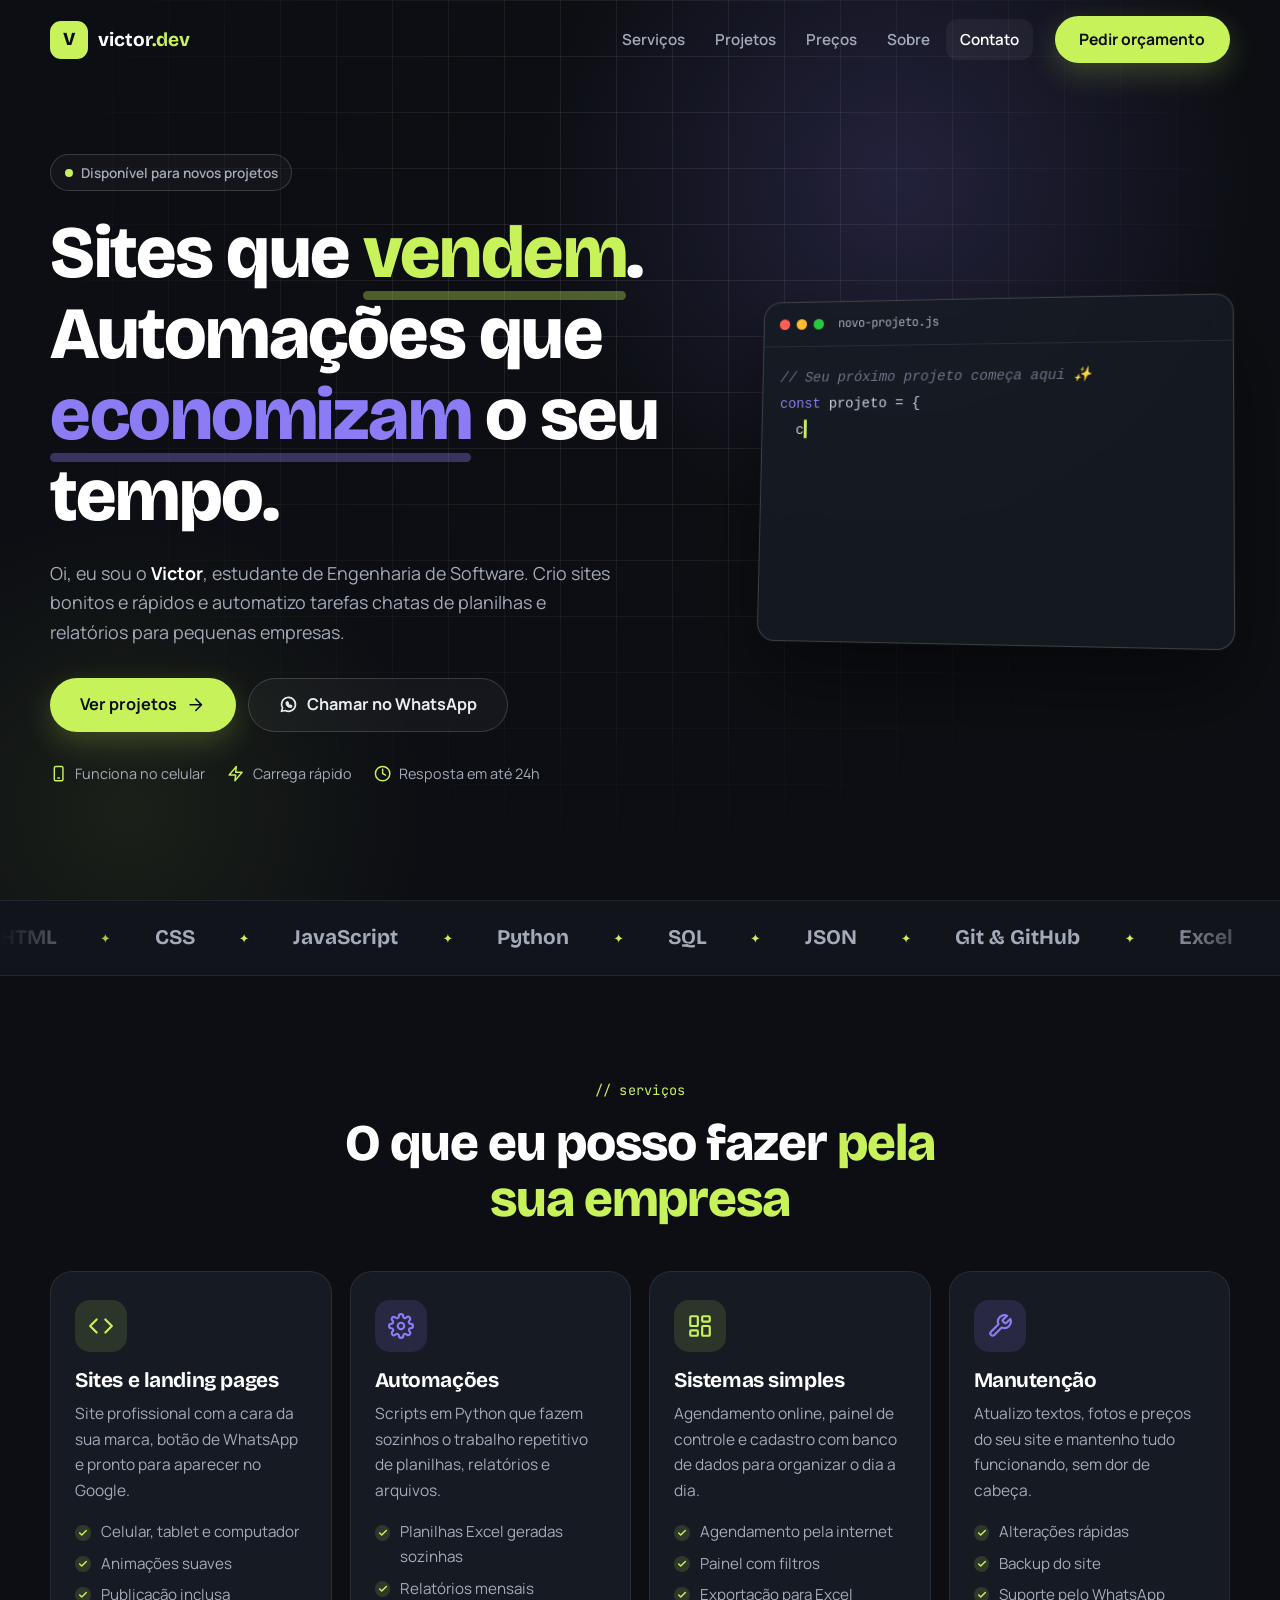
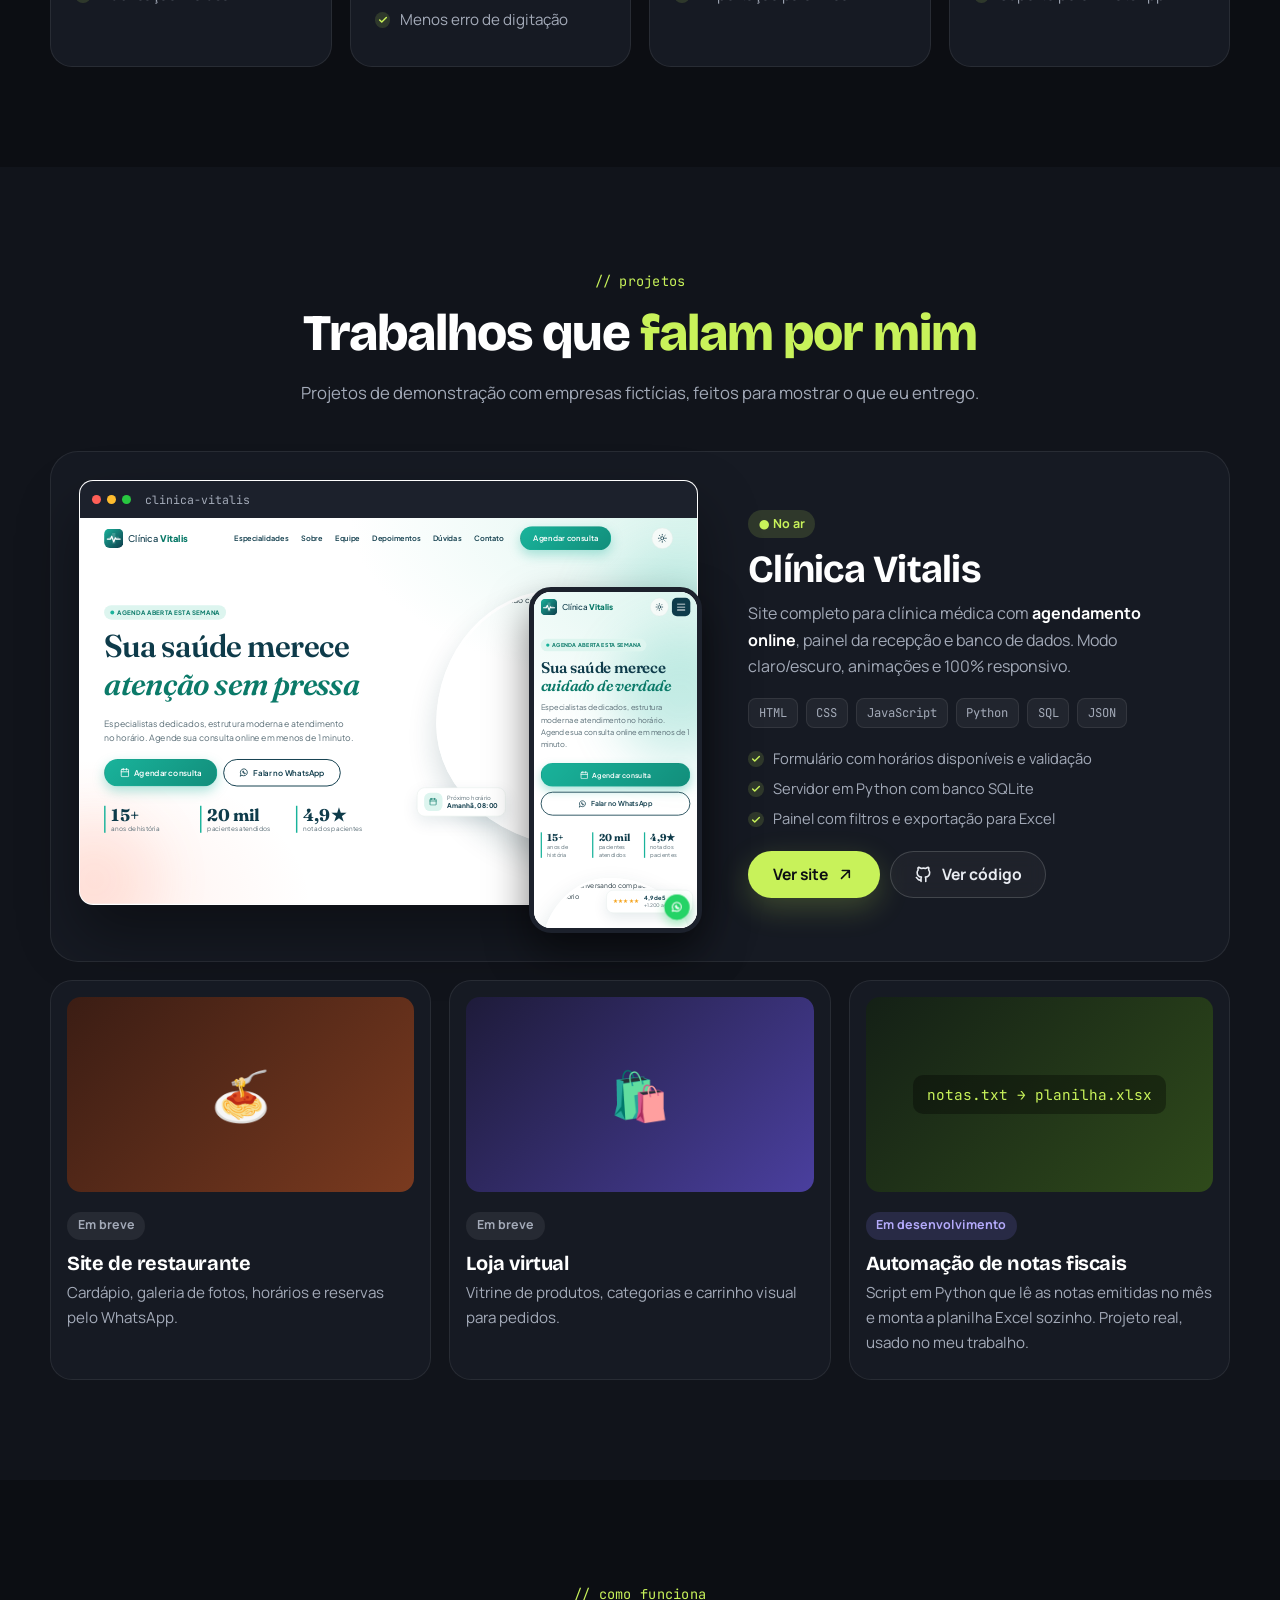
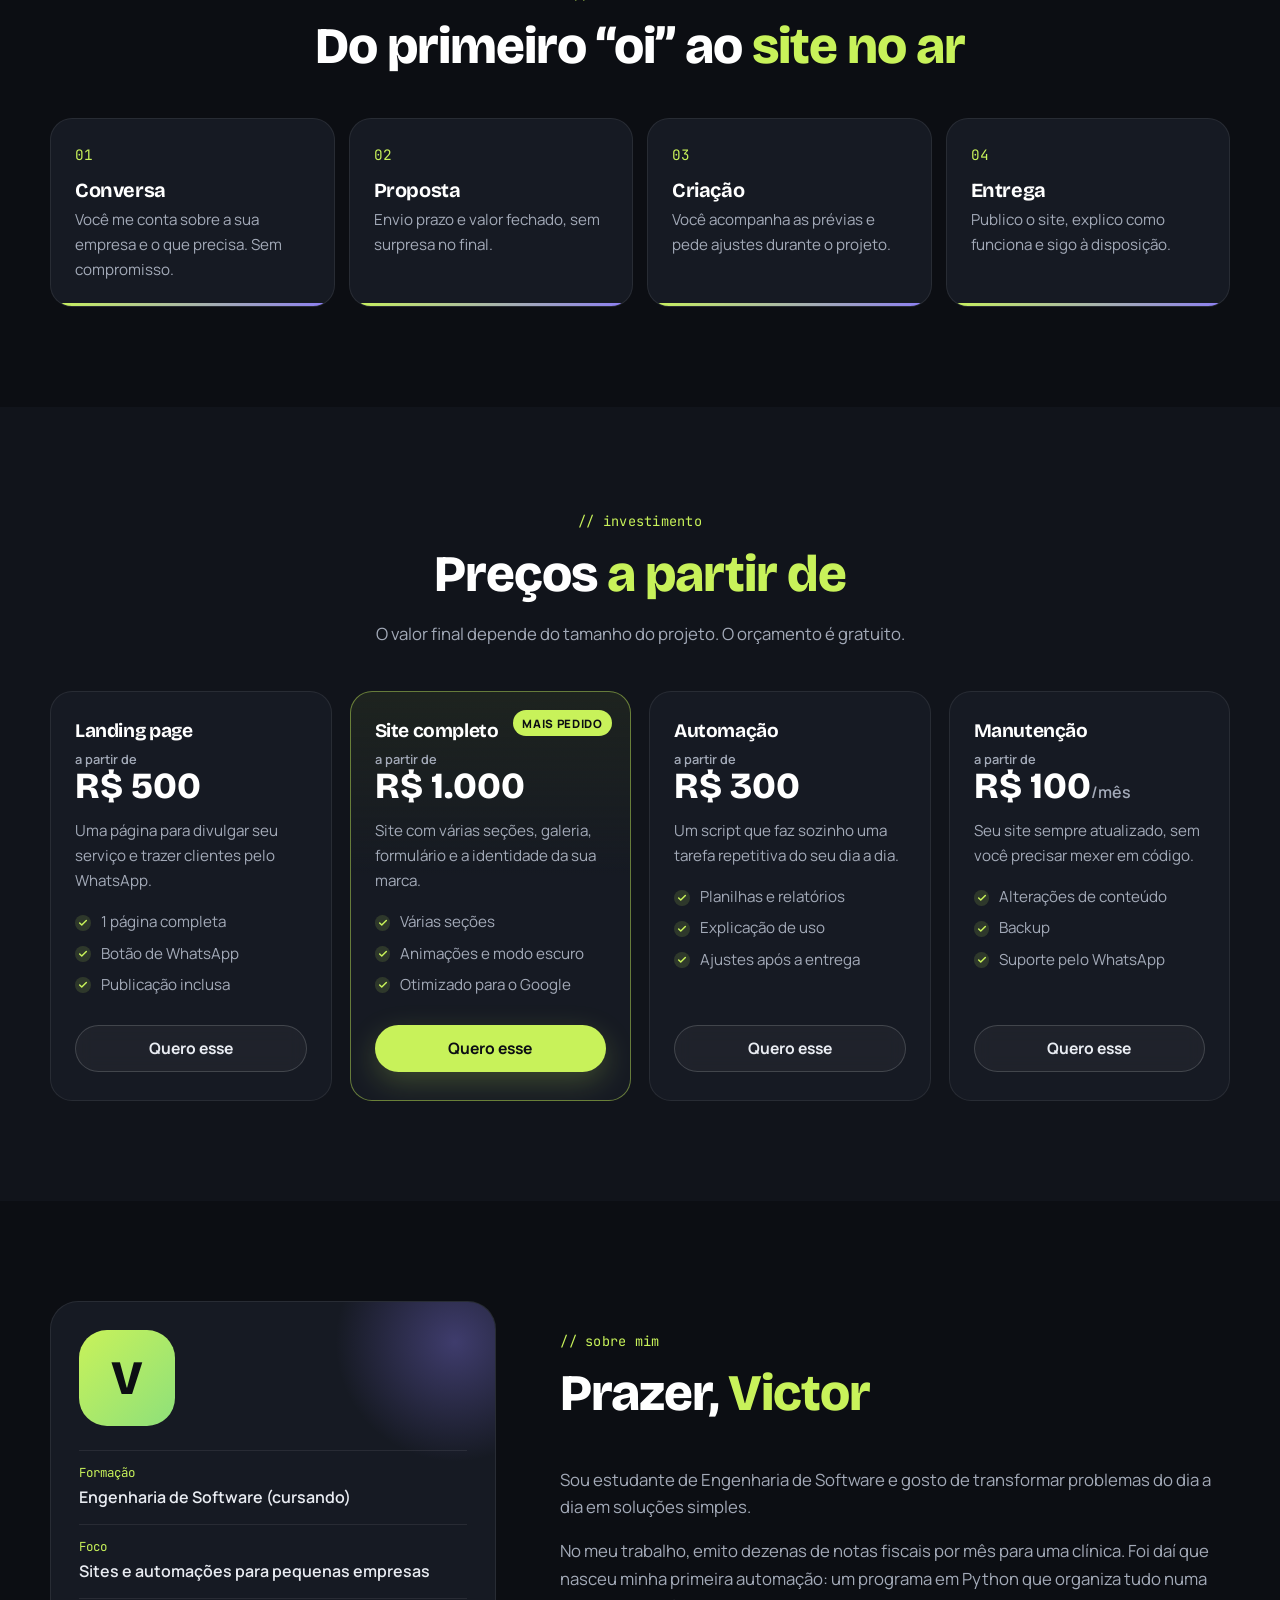
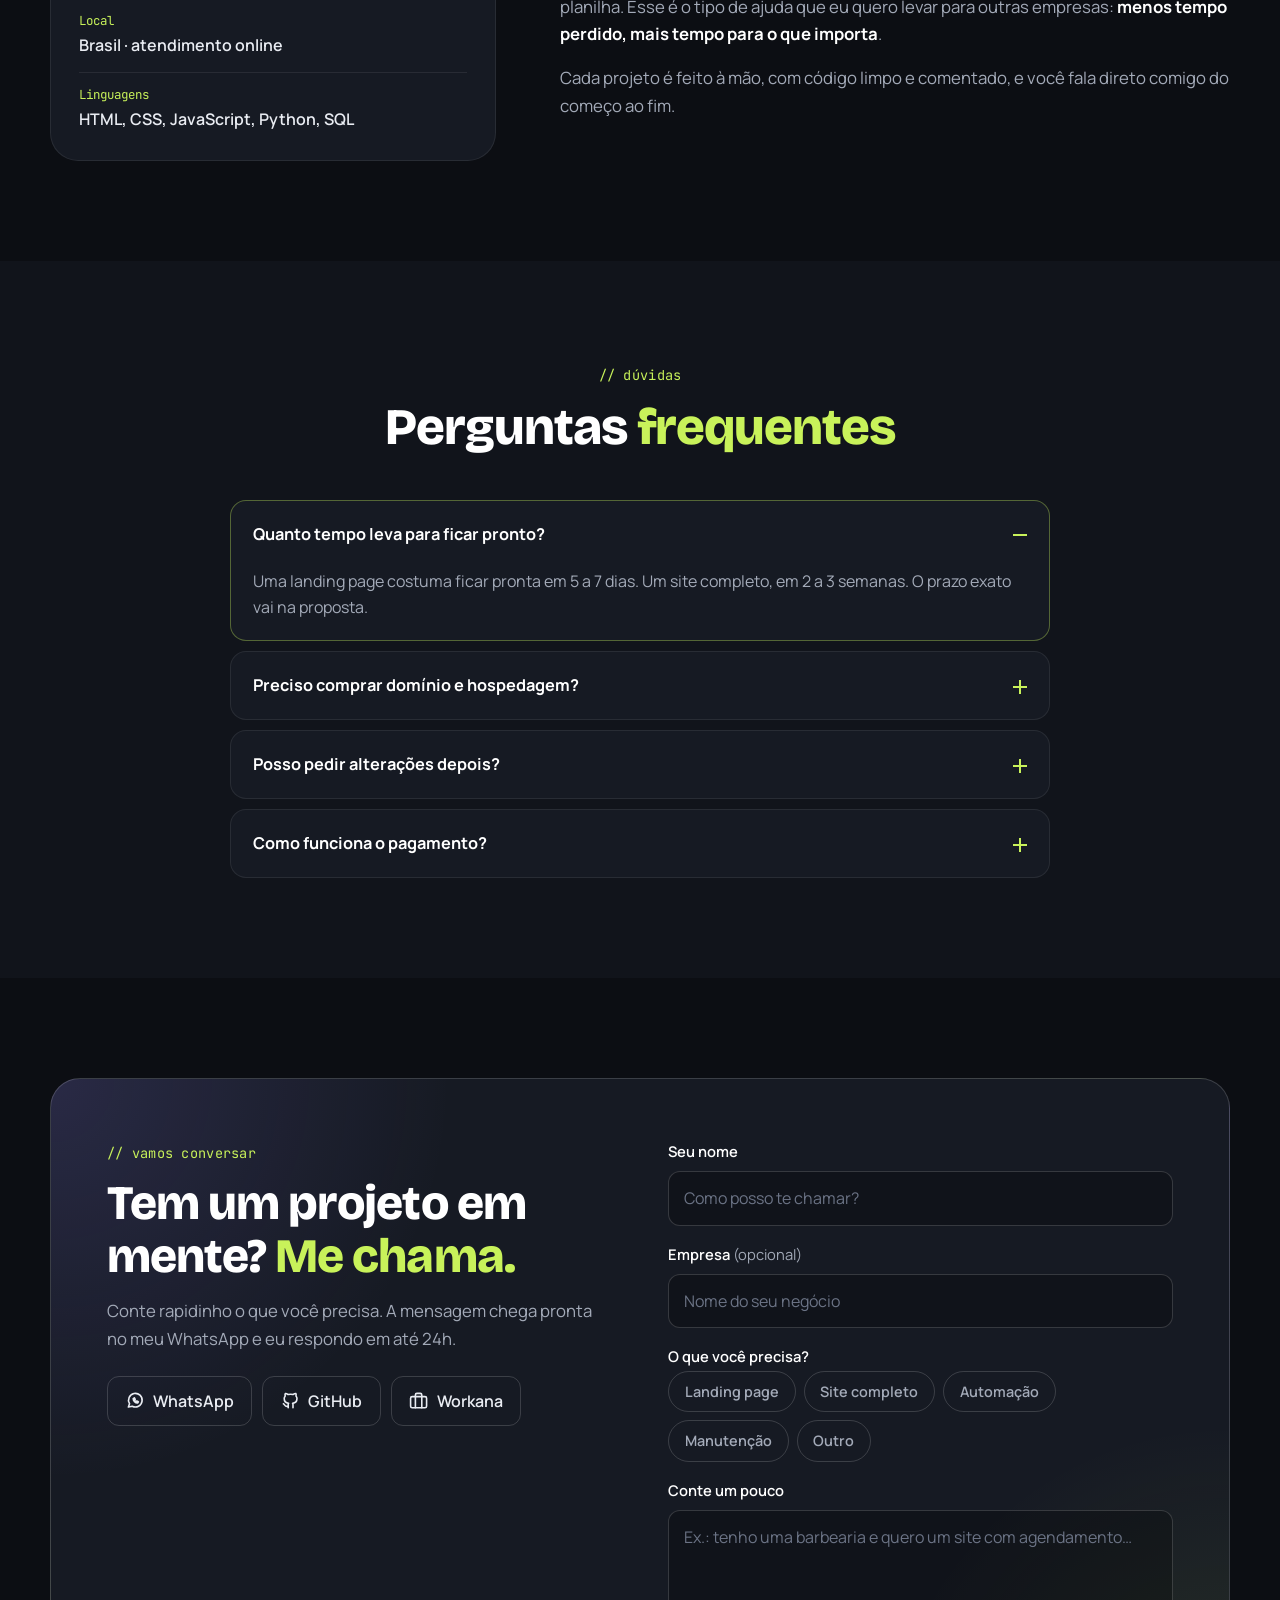
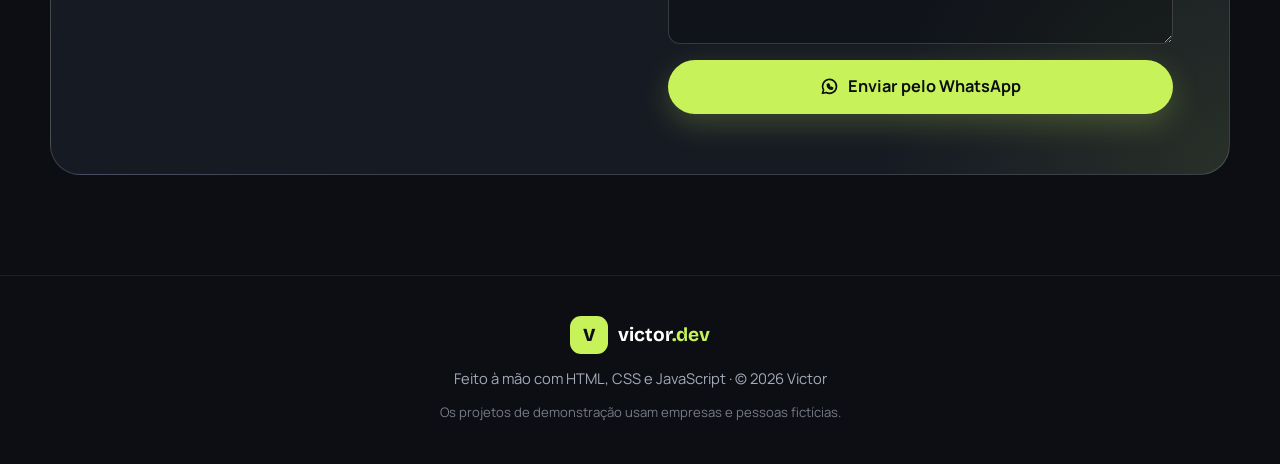
==== commit 3ab9feaf: "Portfólio: WhatsApp e link do Workana Co-Authored-By: Claude Opus 5.5 <noreply@anthropic.com>" ====
--- a/index.html
+++ b/index.html
@@ -18,7 +18,7 @@
   <link rel="preconnect" href="https://fonts.gstatic.com" crossorigin>
   <link href="https://fonts.googleapis.com/css2?family=Bricolage+Grotesque:opsz,wght@12..96,500;12..96,700;12..96,800&family=Manrope:wght@400;500;600;700&family=JetBrains+Mono:wght@400;500&display=swap" rel="stylesheet">
 
-  <link rel="stylesheet" href="assets/css/portfolio.css?v=2">
+  <link rel="stylesheet" href="assets/css/portfolio.css?v=3">
   <!-- Marca que o JavaScript está ativo (as animações de entrada dependem disso) -->
   <script>document.documentElement.classList.add('js');</script>
 </head>
@@ -100,7 +100,7 @@
       <div class="hero__botoes revelar">
         <a href="#projetos" class="btn btn--limao btn--grande">Ver projetos <svg class="ic"><use href="#i-seta"/></svg></a>
         <!-- Número trocado automaticamente pelo assets/js/portfolio.js (CONFIG.whatsapp) -->
-        <a href="https://wa.me/5511999999999" data-whats class="btn btn--vidro btn--grande" target="_blank" rel="noopener">
+        <a href="https://wa.me/5544991016921" data-whats class="btn btn--vidro btn--grande" target="_blank" rel="noopener">
           <svg class="ic"><use href="#i-chat"/></svg> Chamar no WhatsApp
         </a>
       </div>
@@ -363,7 +363,7 @@
       <h2>Tem um projeto em mente? <span class="destaque">Me chama.</span></h2>
       <p>Conte rapidinho o que você precisa. A mensagem chega pronta no meu WhatsApp e eu respondo em até 24h.</p>
       <div class="contato__links">
-        <a href="https://wa.me/5511999999999" data-whats class="link-contato" target="_blank" rel="noopener"><svg class="ic"><use href="#i-chat"/></svg> WhatsApp</a>
+        <a href="https://wa.me/5544991016921" data-whats class="link-contato" target="_blank" rel="noopener"><svg class="ic"><use href="#i-chat"/></svg> WhatsApp</a>
         <a href="https://github.com/victorlara6-lab" class="link-contato" target="_blank" rel="noopener"><svg class="ic"><use href="#i-github"/></svg> GitHub</a>
         <!-- Aparece só quando CONFIG.workana estiver preenchido no portfolio.js -->
         <a href="#" data-workana class="link-contato" target="_blank" rel="noopener" hidden><svg class="ic"><use href="#i-maleta"/></svg> Workana</a>
@@ -414,6 +414,6 @@
 <button class="voltar-topo" id="voltar-topo" type="button" aria-label="Voltar ao topo"><svg class="ic"><use href="#i-cima"/></svg></button>
 <div class="toast" id="toast" role="status" aria-live="polite"></div>
 
-<script src="assets/js/portfolio.js?v=1" defer></script>
+<script src="assets/js/portfolio.js?v=3" defer></script>
 </body>
 </html>
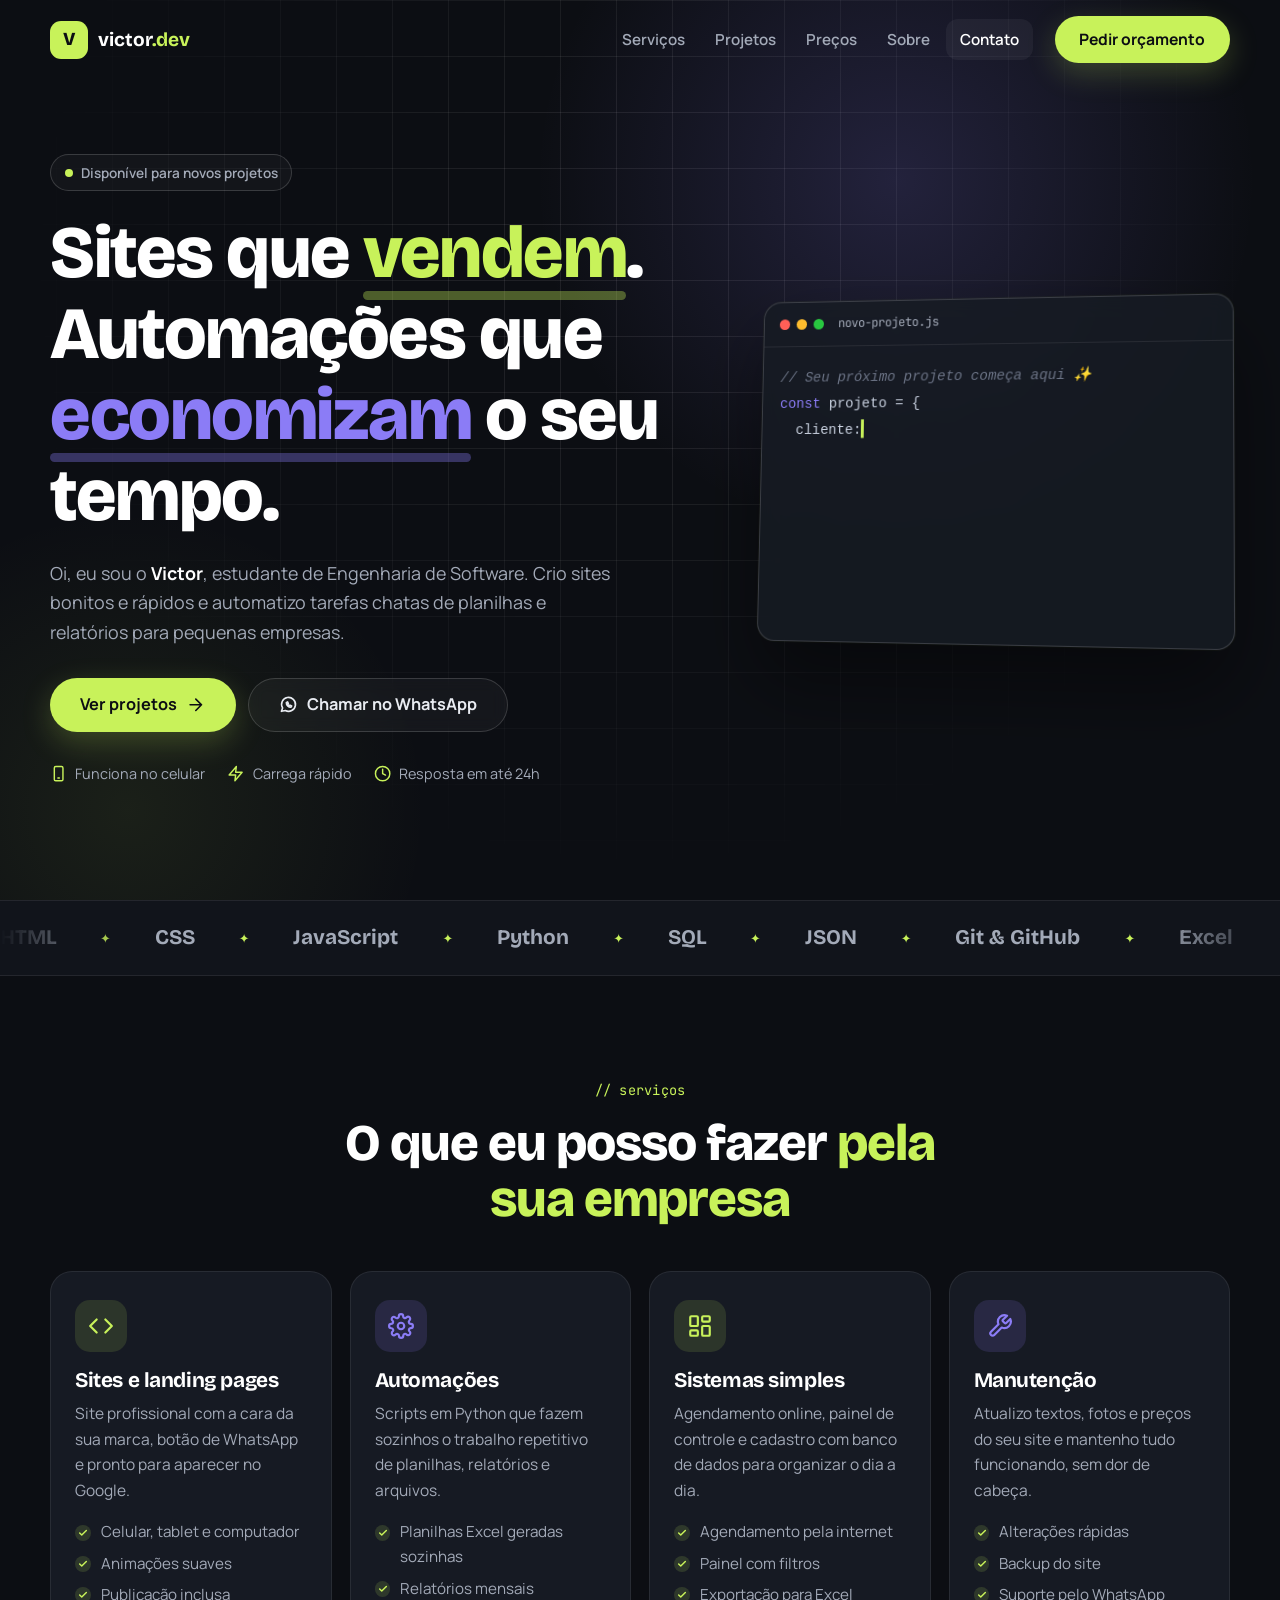
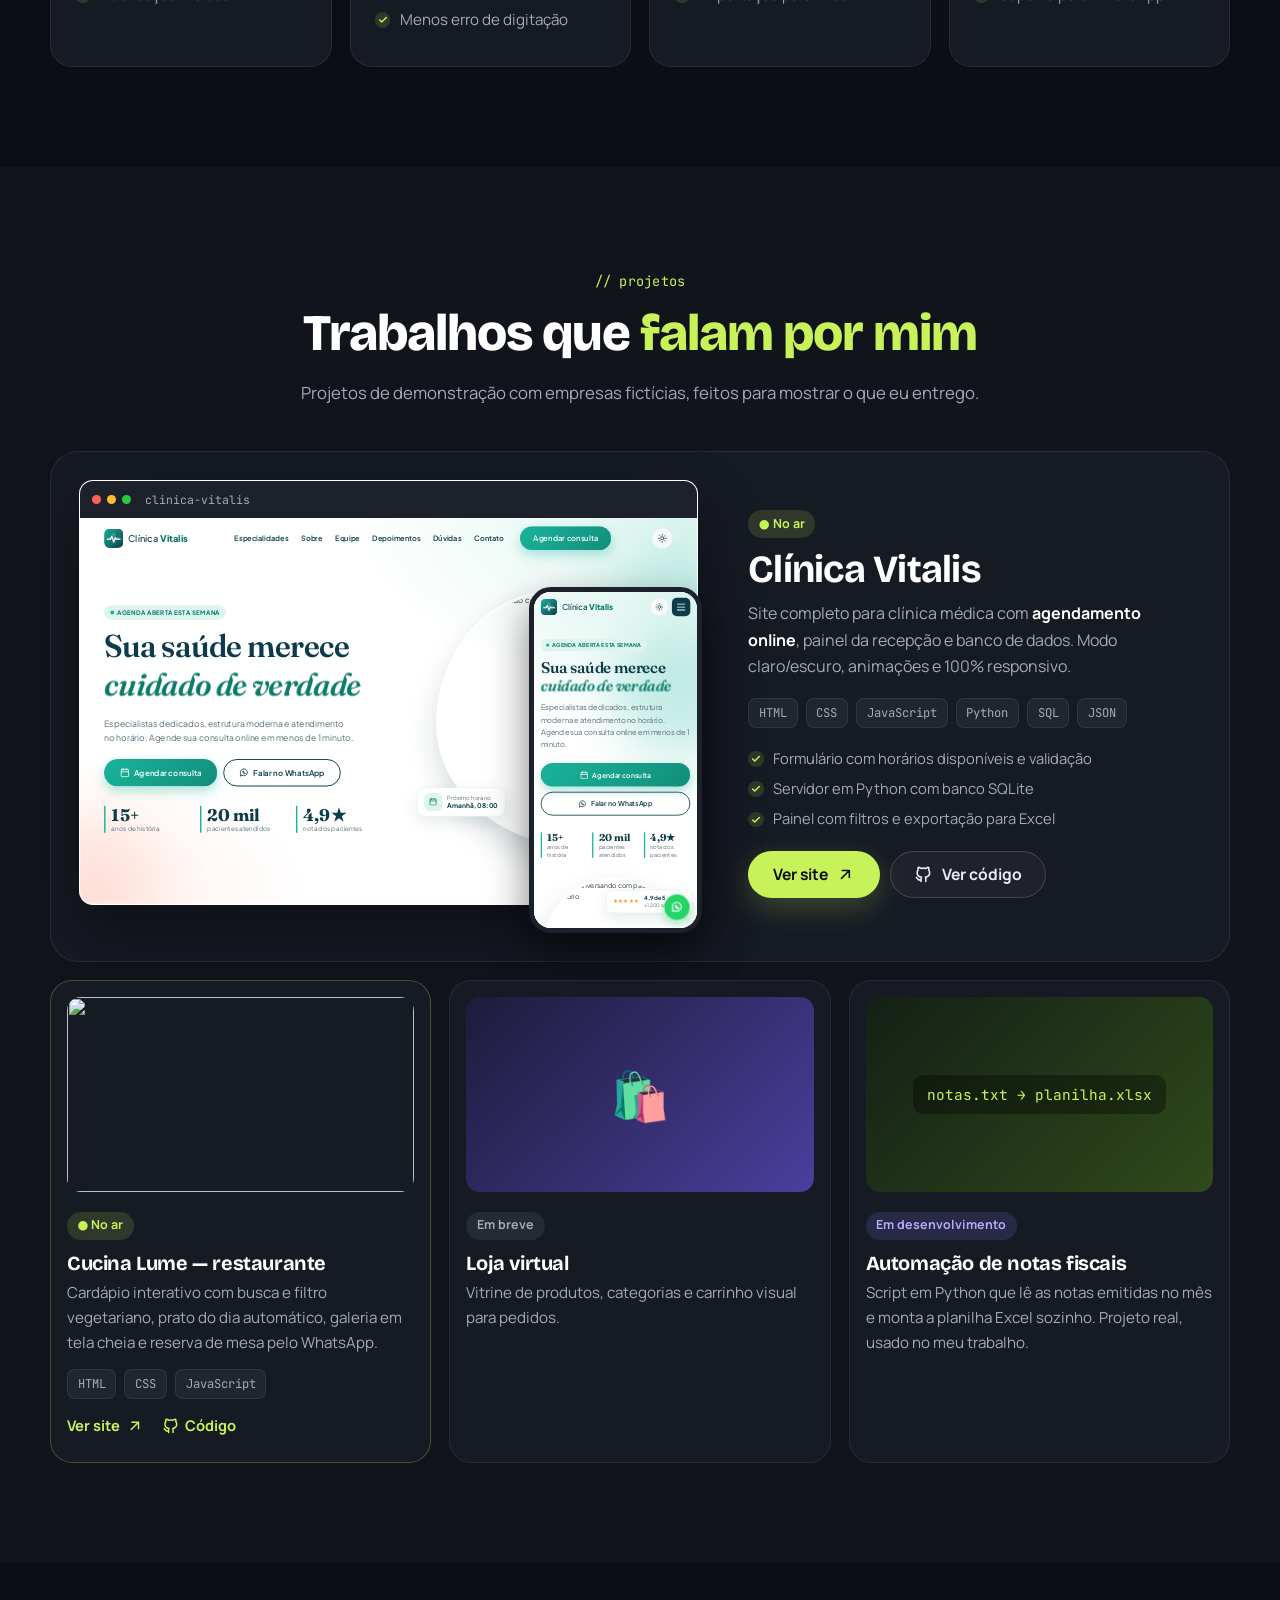
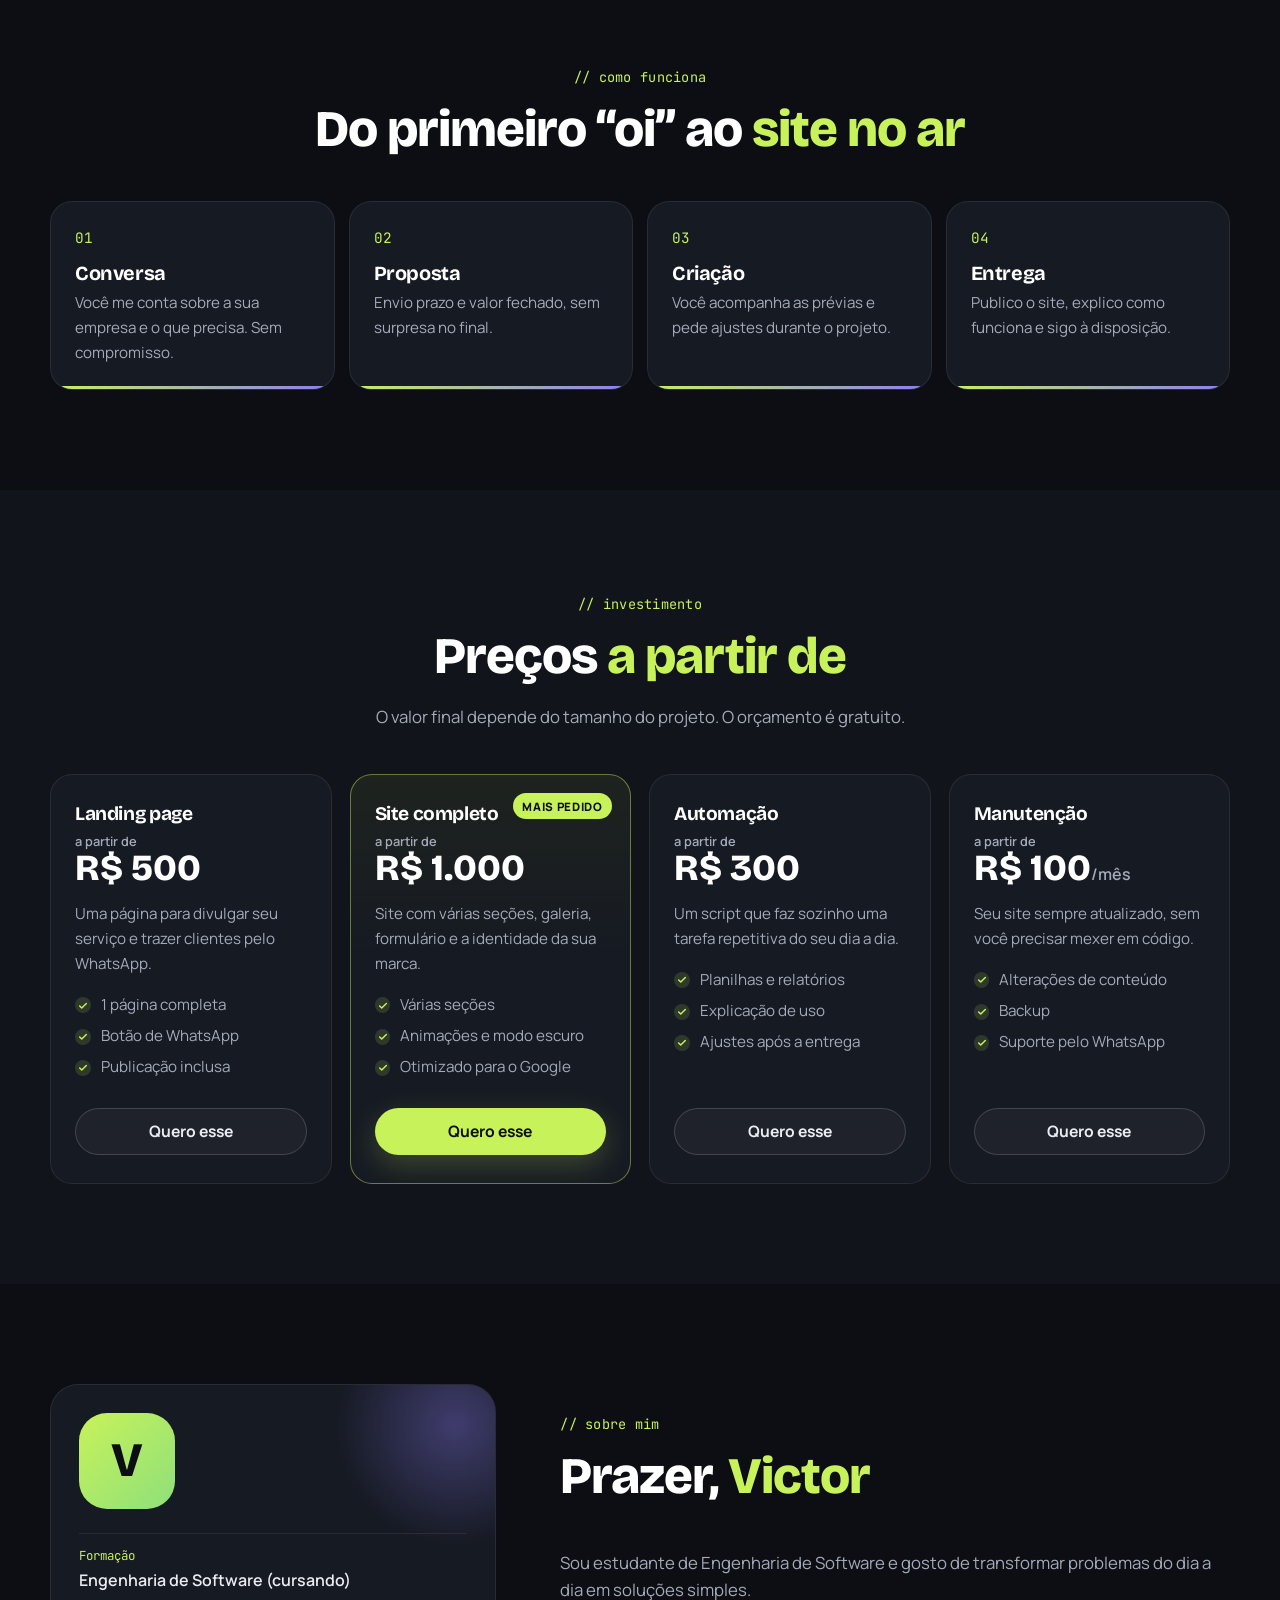
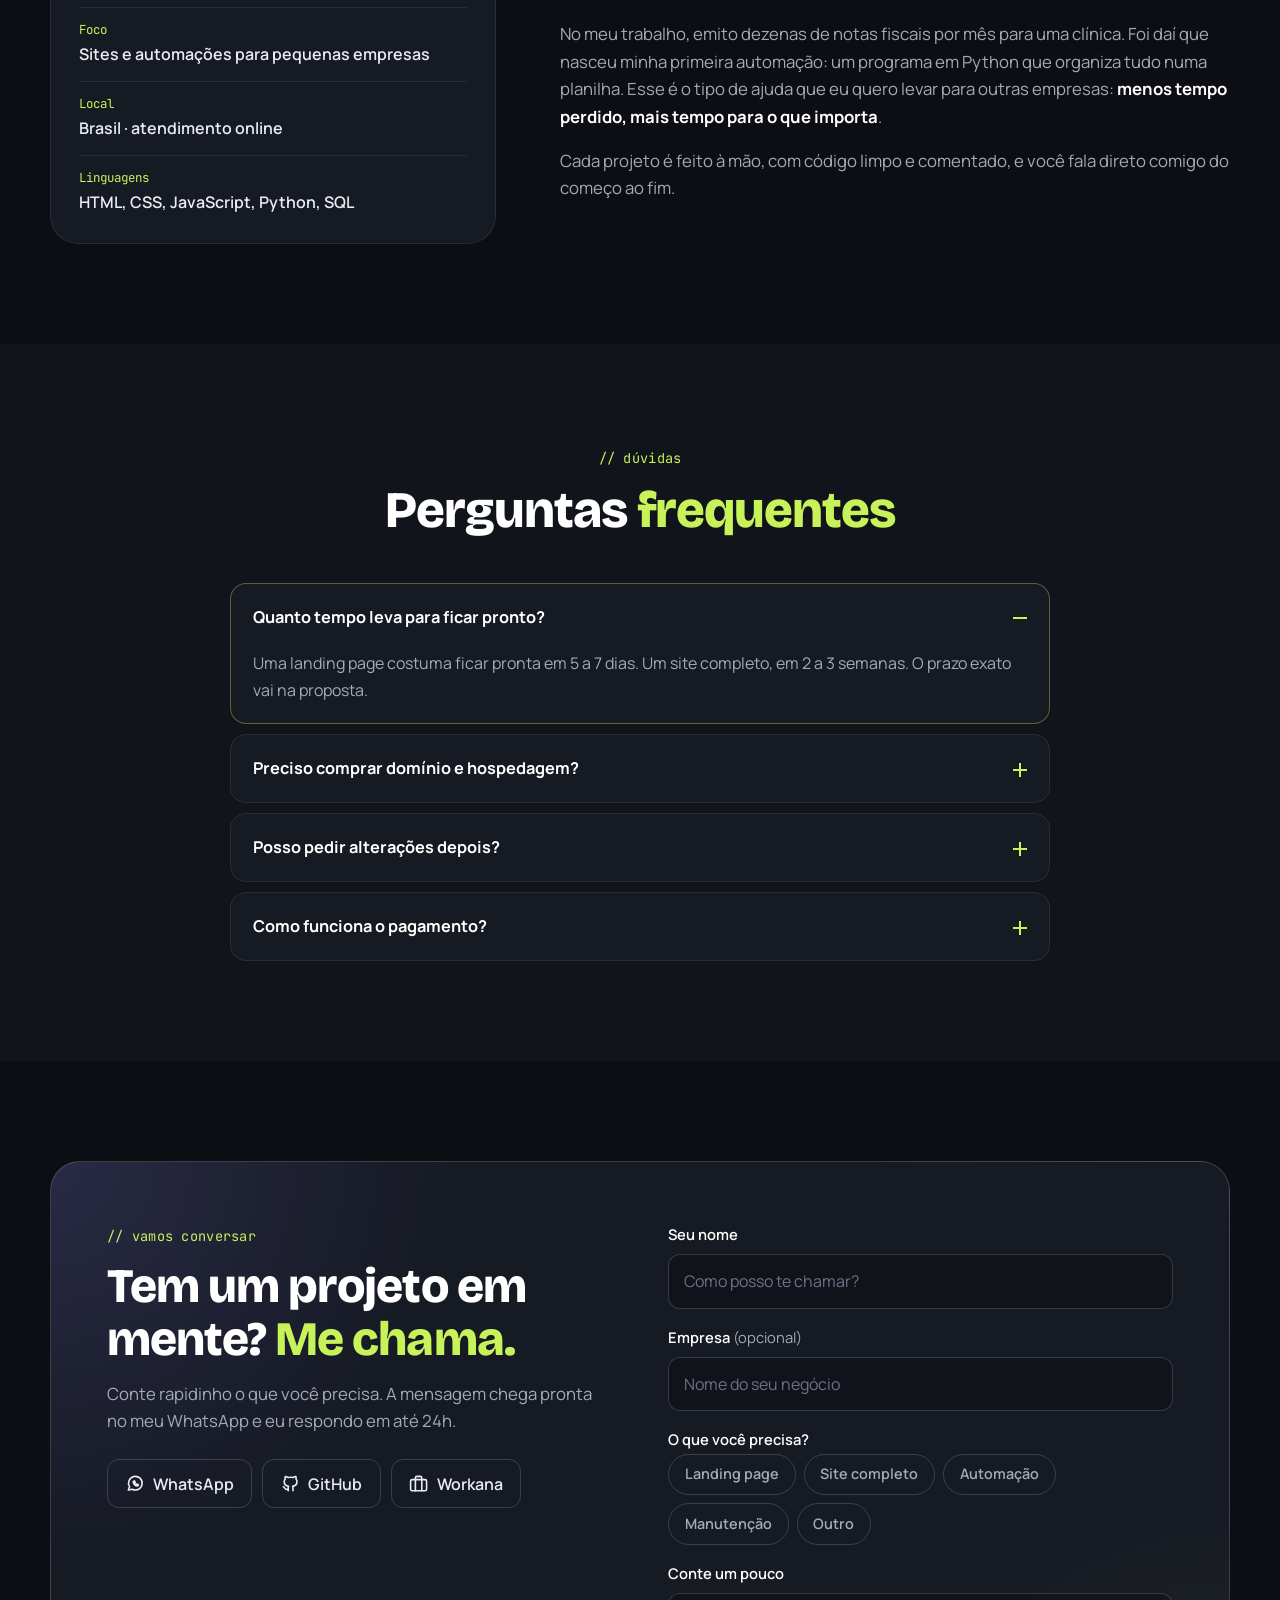
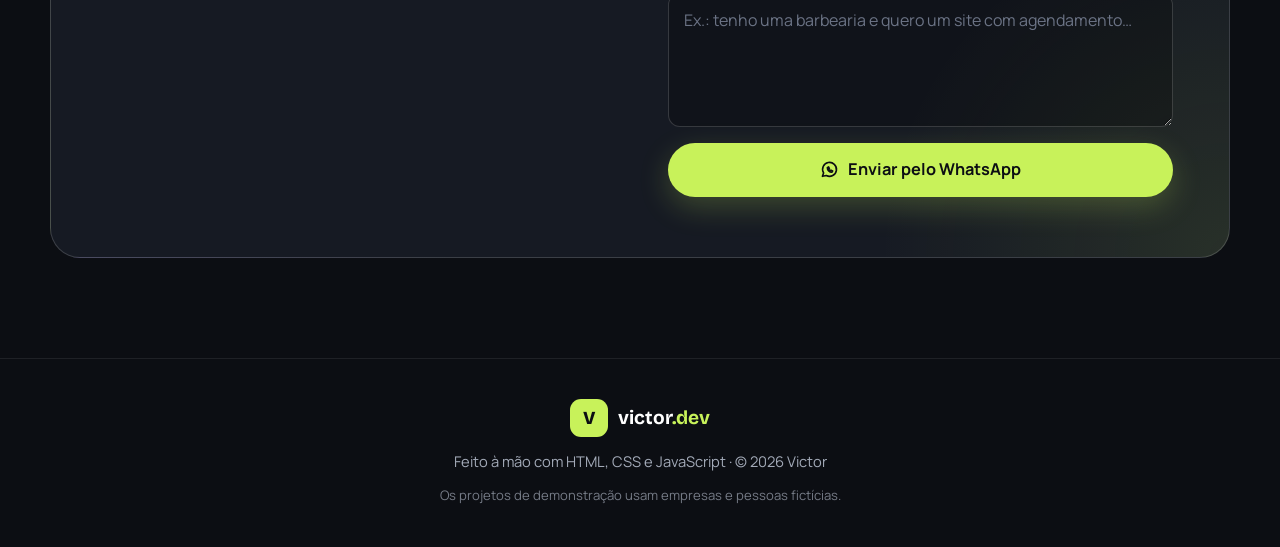
==== commit 47caf0f9: "Site do restaurante Cucina Lume e card no portfólio Cardápio interativo (abas, busca, filtro vegetar" ====
--- a/index.html
+++ b/index.html
@@ -18,7 +18,7 @@
   <link rel="preconnect" href="https://fonts.gstatic.com" crossorigin>
   <link href="https://fonts.googleapis.com/css2?family=Bricolage+Grotesque:opsz,wght@12..96,500;12..96,700;12..96,800&family=Manrope:wght@400;500;600;700&family=JetBrains+Mono:wght@400;500&display=swap" rel="stylesheet">
 
-  <link rel="stylesheet" href="assets/css/portfolio.css?v=3">
+  <link rel="stylesheet" href="assets/css/portfolio.css?v=4">
   <!-- Marca que o JavaScript está ativo (as animações de entrada dependem disso) -->
   <script>document.documentElement.classList.add('js');</script>
 </head>
@@ -222,11 +222,19 @@
 
     <!-- Outros projetos -->
     <div class="grade grade--3 projetos-mini">
-      <article class="card mini revelar">
-        <div class="mini__capa mini__capa--restaurante" aria-hidden="true"><span>🍝</span></div>
-        <span class="status status--breve">Em breve</span>
-        <h3>Site de restaurante</h3>
-        <p>Cardápio, galeria de fotos, horários e reservas pelo WhatsApp.</p>
+      <article class="card mini mini--pronto revelar">
+        <a href="restaurante/index.html" class="mini__capa mini__capa--foto" target="_blank" rel="noopener" aria-label="Abrir o site do restaurante Cucina Lume">
+          <img src="https://images.unsplash.com/photo-1414235077428-338989a2e8c0?w=640&q=65&auto=format&fit=crop" loading="lazy" alt="">
+          <span class="mini__ver">Ver site <svg class="ic"><use href="#i-seta-diag"/></svg></span>
+        </a>
+        <span class="status status--pronto">● No ar</span>
+        <h3>Cucina Lume — restaurante</h3>
+        <p>Cardápio interativo com busca e filtro vegetariano, prato do dia automático, galeria em tela cheia e reserva de mesa pelo WhatsApp.</p>
+        <ul class="tags tags--mini"><li>HTML</li><li>CSS</li><li>JavaScript</li></ul>
+        <div class="mini__links">
+          <a href="restaurante/index.html" target="_blank" rel="noopener">Ver site <svg class="ic"><use href="#i-seta-diag"/></svg></a>
+          <a href="https://github.com/victorlara6-lab/portfolio-victor/tree/main/restaurante" target="_blank" rel="noopener"><svg class="ic"><use href="#i-github"/></svg> Código</a>
+        </div>
       </article>
       <article class="card mini revelar">
         <div class="mini__capa mini__capa--loja" aria-hidden="true"><span>🛍️</span></div>
--- a/assets/css/portfolio.css
+++ b/assets/css/portfolio.css
@@ -274,6 +274,17 @@
 .mini__capa--loja { background: linear-gradient(135deg, #1E1B3A, #4A3F9E); }
 .mini__capa--automacao { background: linear-gradient(135deg, #142016, #2F4A1B); }
 .mini__capa code { font-family: var(--fonte-codigo); font-size: .9rem; color: var(--limao); padding: 8px 14px; border-radius: 10px; background: rgba(0,0,0,.35); }
+/* Card de projeto pronto: capa com foto real e link */
+.mini__capa--foto { position: relative; display: block; }
+.mini__capa--foto img { width: 100%; height: 100%; object-fit: cover; transition: transform .7s var(--suave), filter .4s; }
+.mini__ver { position: absolute; inset: auto 12px 12px auto; display: inline-flex; align-items: center; gap: 6px; font-size: .85rem; font-weight: 700; background: var(--limao); color: #0C0E13; padding: .4em .9em; border-radius: 999px; opacity: 0; transform: translateY(8px); transition: opacity .3s, transform .3s var(--suave); }
+.mini:hover .mini__capa--foto img { transform: scale(1.07); filter: brightness(.8); }
+.mini:hover .mini__ver, .mini__capa--foto:focus-visible .mini__ver { opacity: 1; transform: none; }
+.mini--pronto { border-color: rgba(200,242,90,.25); }
+.tags--mini { margin: 14px 0 0; }
+.mini__links { display: flex; gap: 18px; margin-top: 14px; font-weight: 700; font-size: .92rem; }
+.mini__links a { display: inline-flex; align-items: center; gap: 6px; color: var(--limao); }
+.mini__links a:hover { text-decoration: underline; }
 .mini h3 { font-size: 1.25rem; margin: 12px 0 6px; }
 .mini p { color: var(--texto-suave); font-size: .95rem; }
 
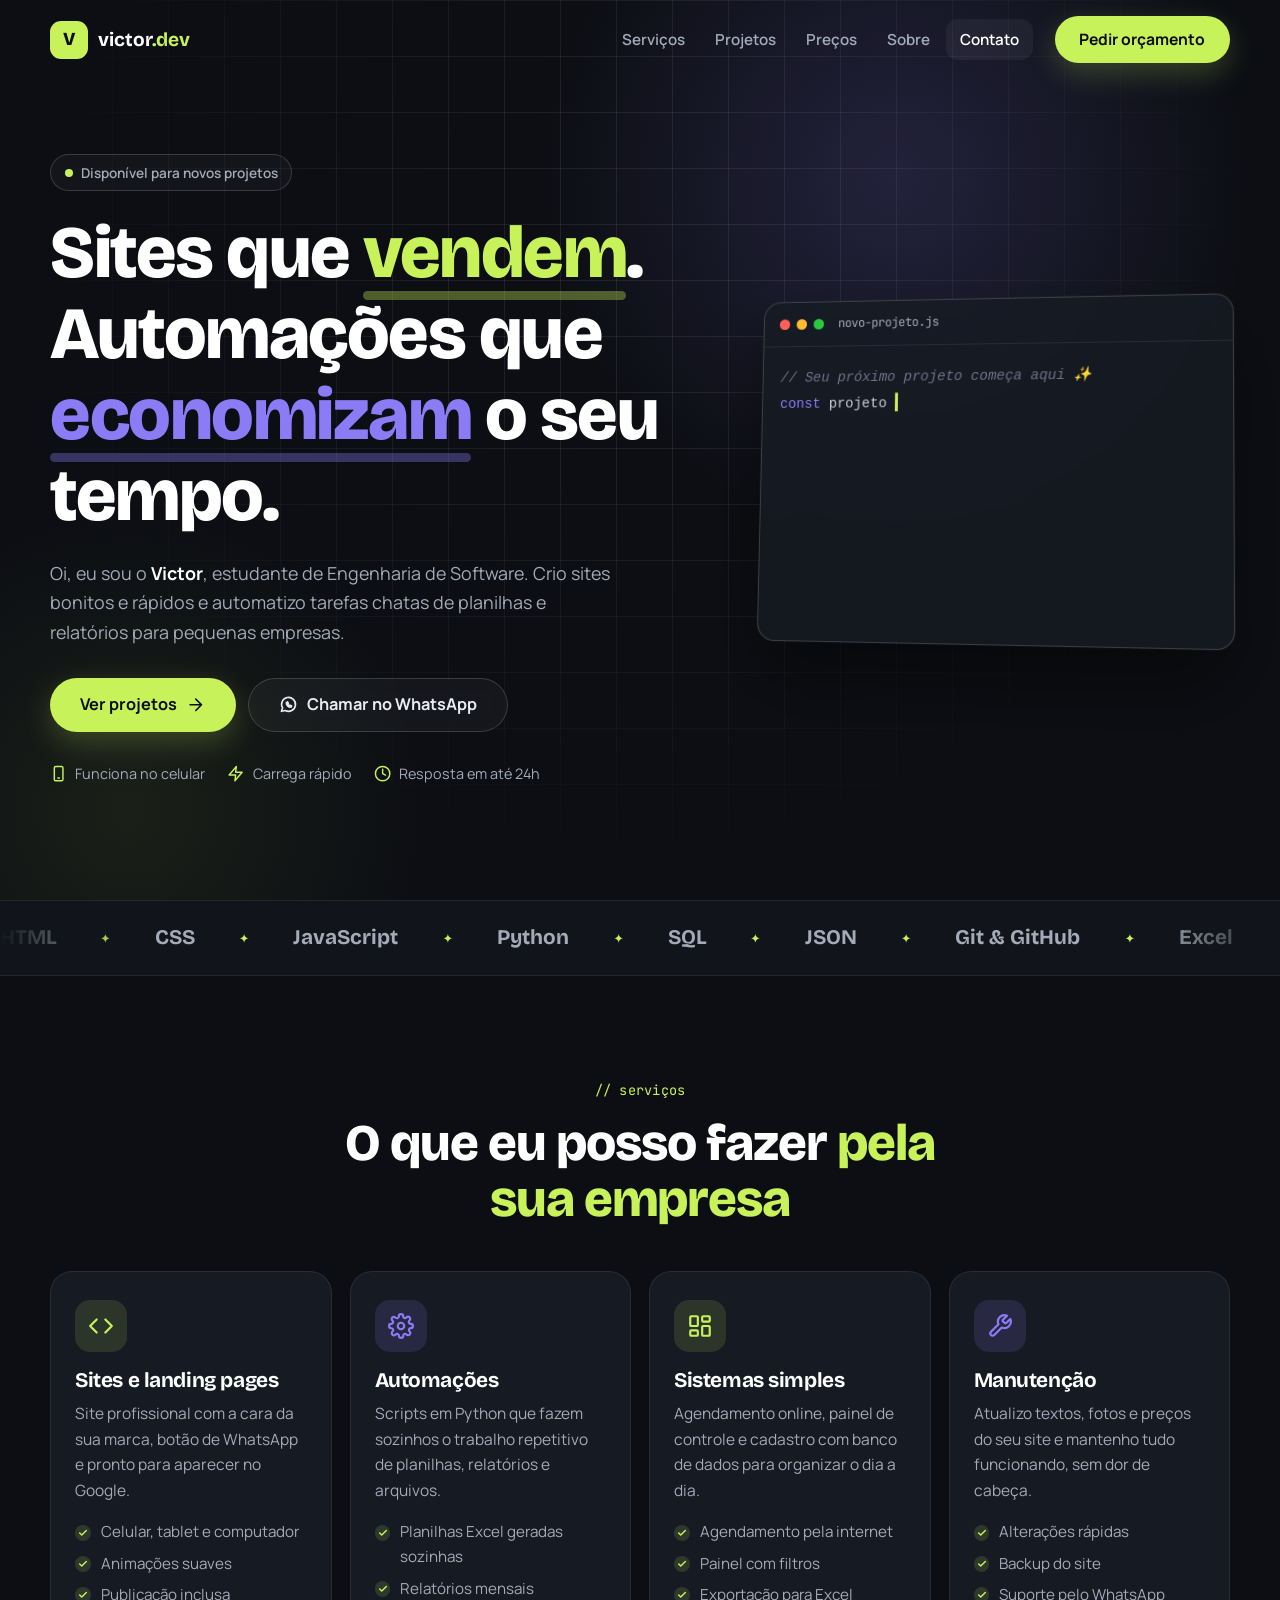
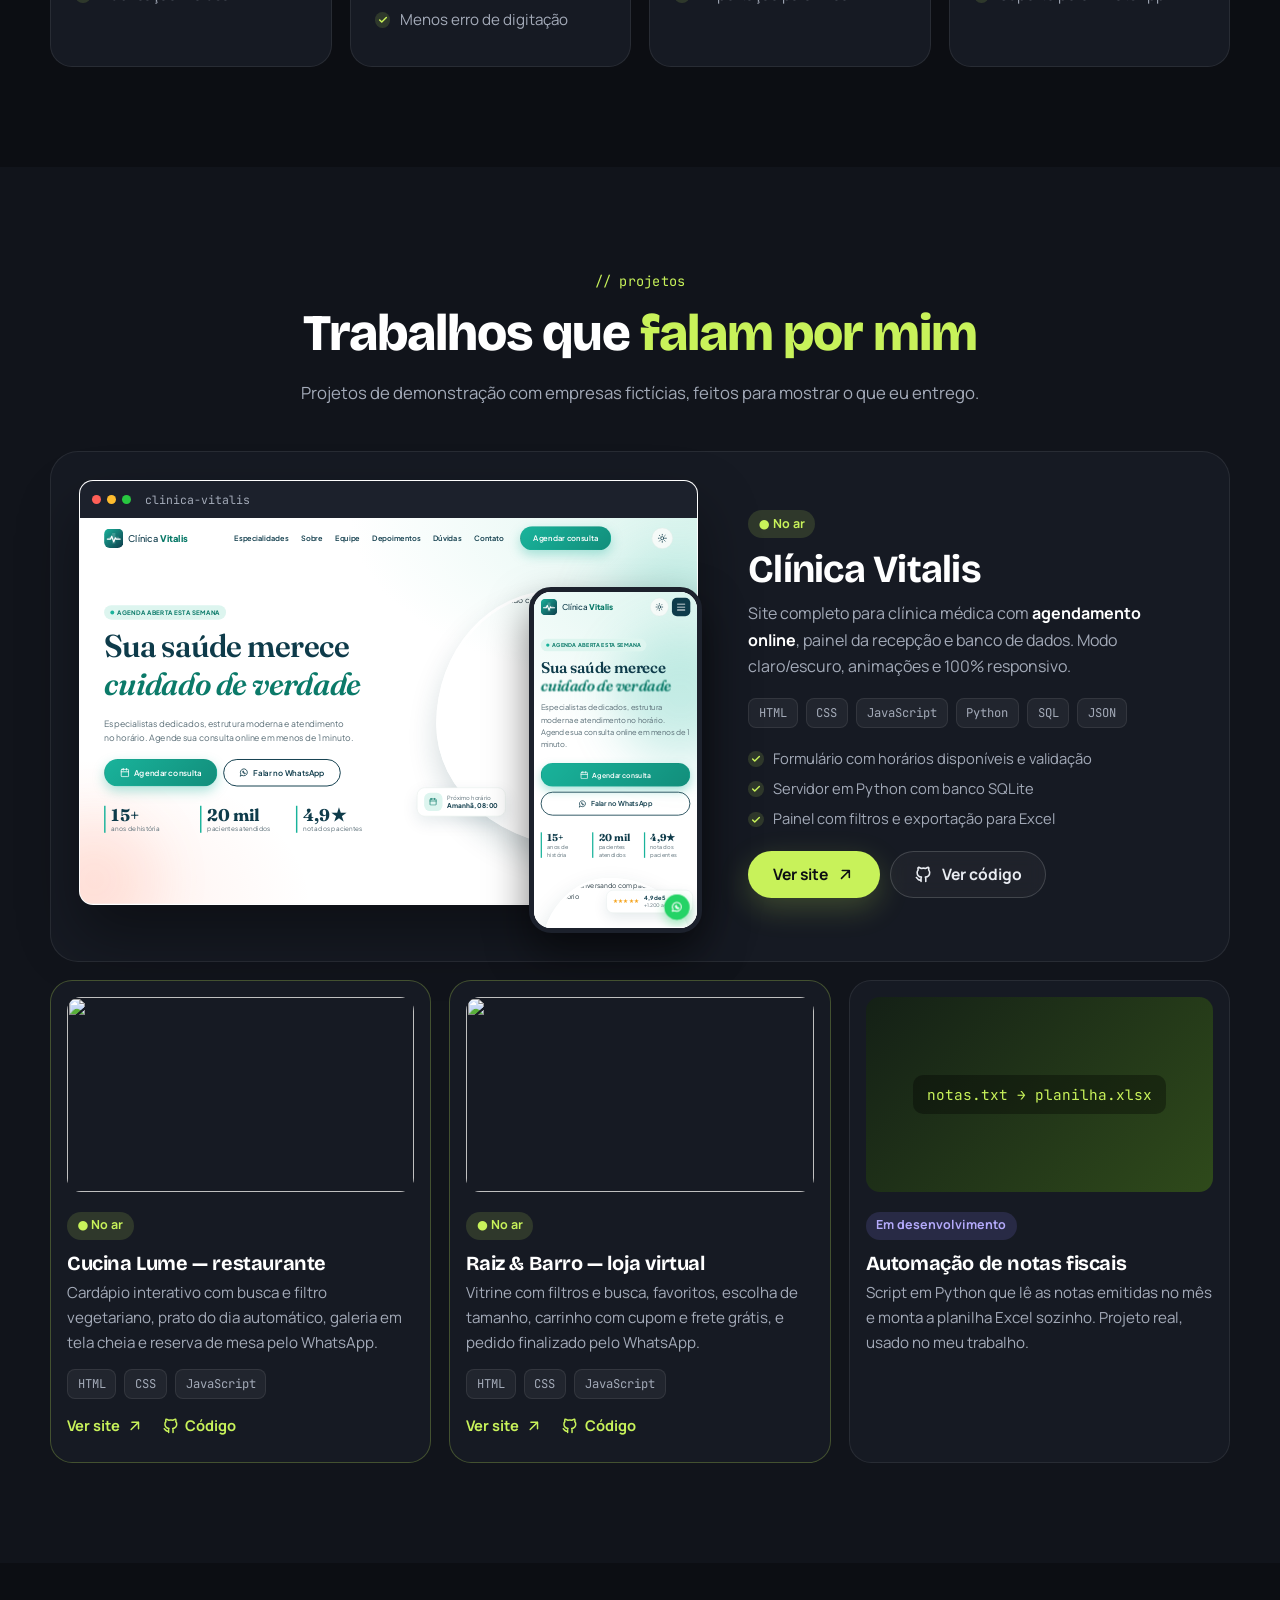
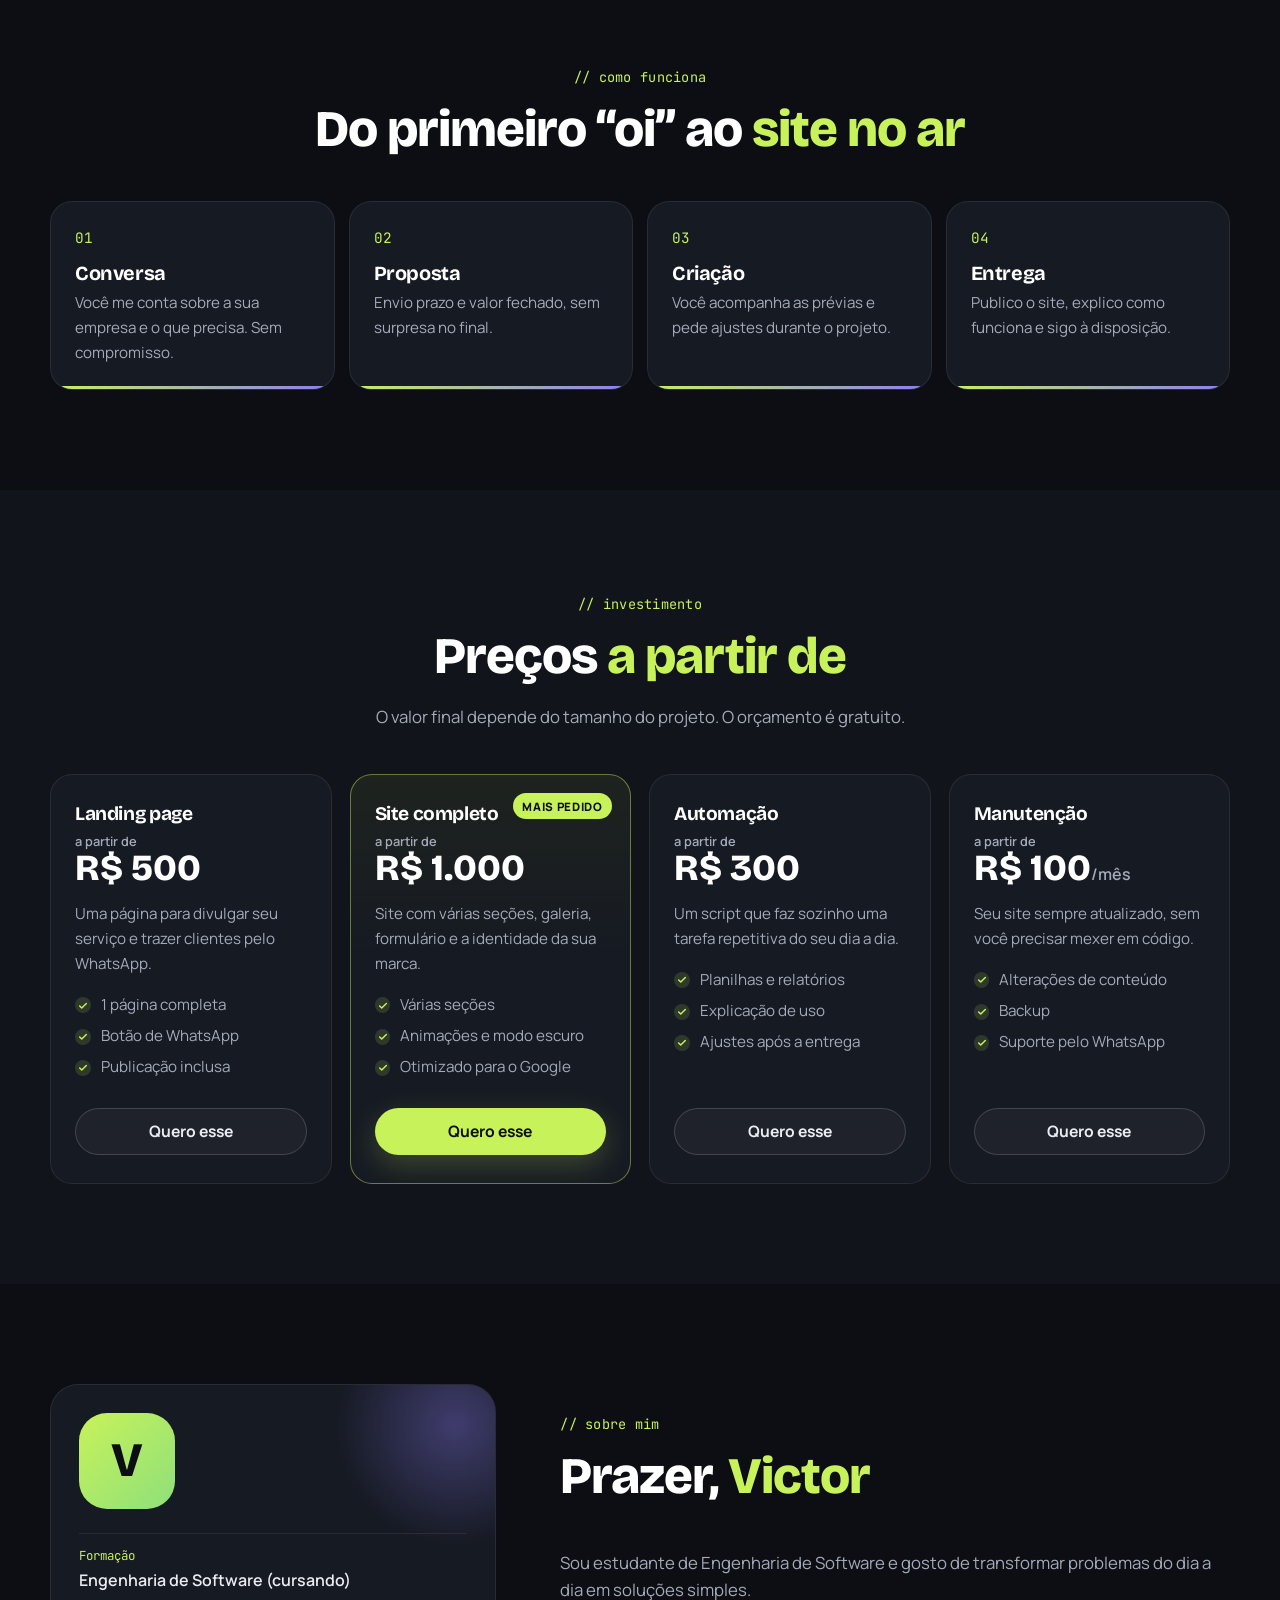
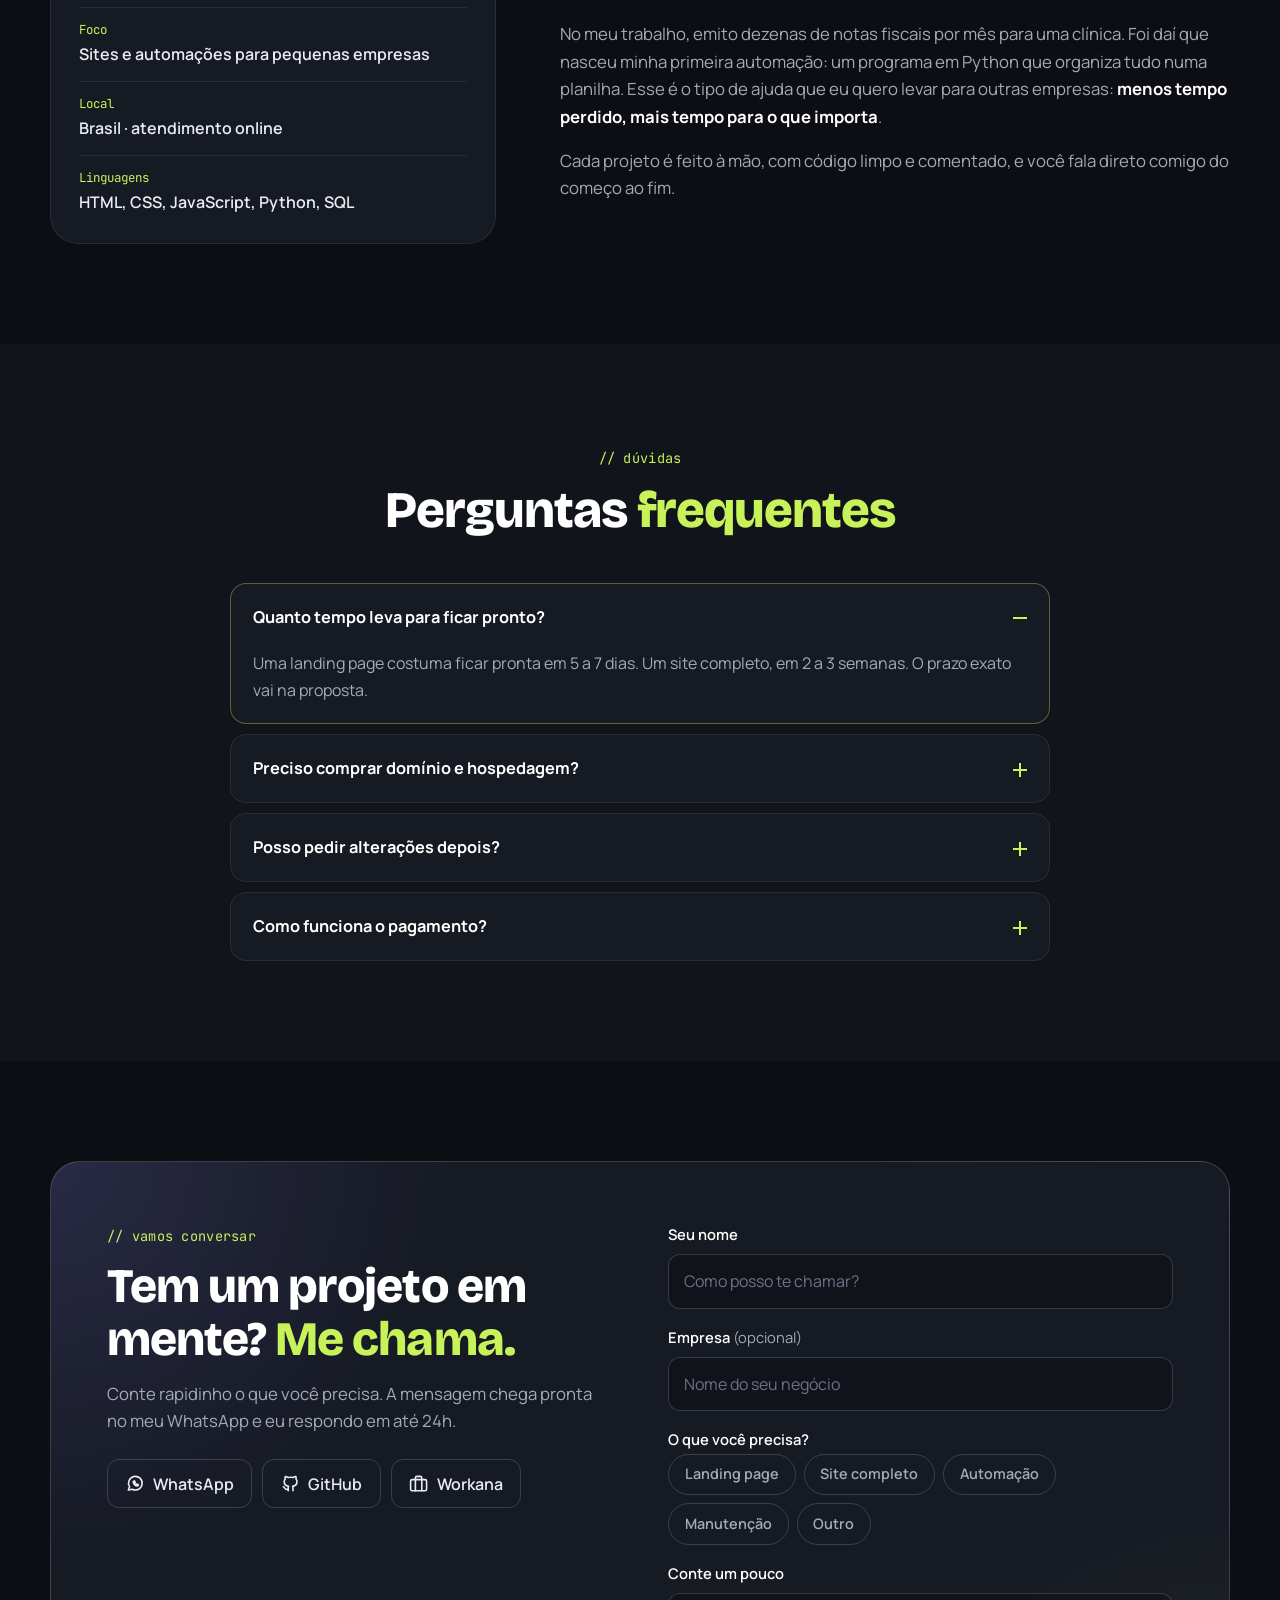
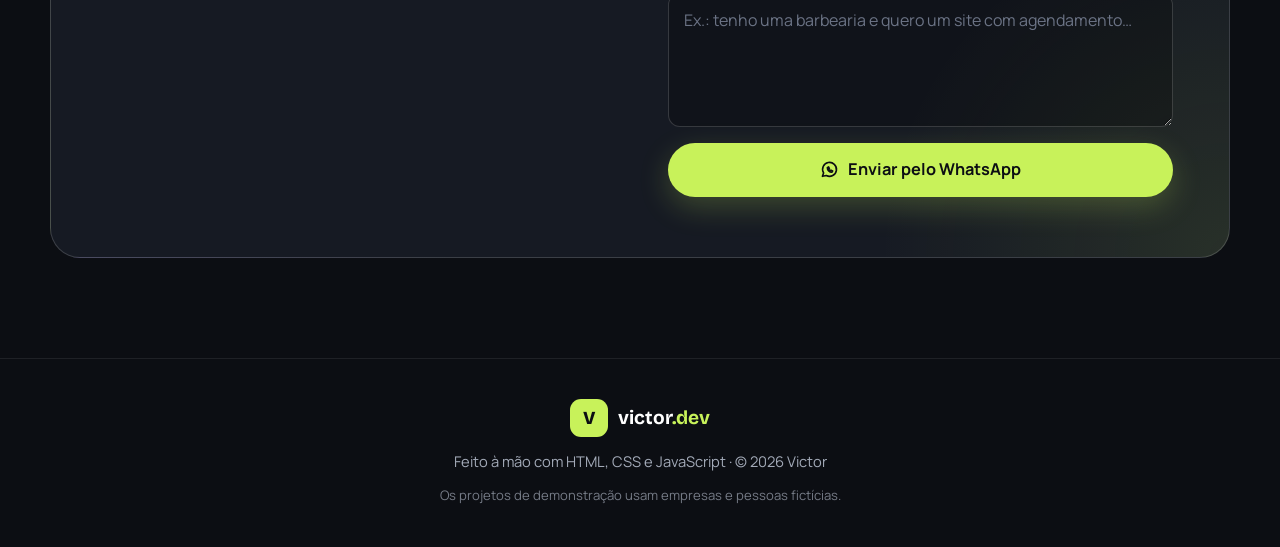
==== commit 5c125601: "Loja virtual Raiz & Barro e card no portfólio Vitrine com filtros, busca, ordenação e favoritos; vis" ====
--- a/index.html
+++ b/index.html
@@ -236,11 +236,19 @@
           <a href="https://github.com/victorlara6-lab/portfolio-victor/tree/main/restaurante" target="_blank" rel="noopener"><svg class="ic"><use href="#i-github"/></svg> Código</a>
         </div>
       </article>
-      <article class="card mini revelar">
-        <div class="mini__capa mini__capa--loja" aria-hidden="true"><span>🛍️</span></div>
-        <span class="status status--breve">Em breve</span>
-        <h3>Loja virtual</h3>
-        <p>Vitrine de produtos, categorias e carrinho visual para pedidos.</p>
+      <article class="card mini mini--pronto revelar">
+        <a href="loja/index.html" class="mini__capa mini__capa--foto" target="_blank" rel="noopener" aria-label="Abrir o site da loja Raiz e Barro">
+          <img src="https://images.unsplash.com/photo-1545241047-6083a3684587?w=640&q=65&auto=format&fit=crop" loading="lazy" alt="">
+          <span class="mini__ver">Ver site <svg class="ic"><use href="#i-seta-diag"/></svg></span>
+        </a>
+        <span class="status status--pronto">● No ar</span>
+        <h3>Raiz &amp; Barro — loja virtual</h3>
+        <p>Vitrine com filtros e busca, favoritos, escolha de tamanho, carrinho com cupom e frete grátis, e pedido finalizado pelo WhatsApp.</p>
+        <ul class="tags tags--mini"><li>HTML</li><li>CSS</li><li>JavaScript</li></ul>
+        <div class="mini__links">
+          <a href="loja/index.html" target="_blank" rel="noopener">Ver site <svg class="ic"><use href="#i-seta-diag"/></svg></a>
+          <a href="https://github.com/victorlara6-lab/portfolio-victor/tree/main/loja" target="_blank" rel="noopener"><svg class="ic"><use href="#i-github"/></svg> Código</a>
+        </div>
       </article>
       <article class="card mini revelar">
         <div class="mini__capa mini__capa--automacao" aria-hidden="true">
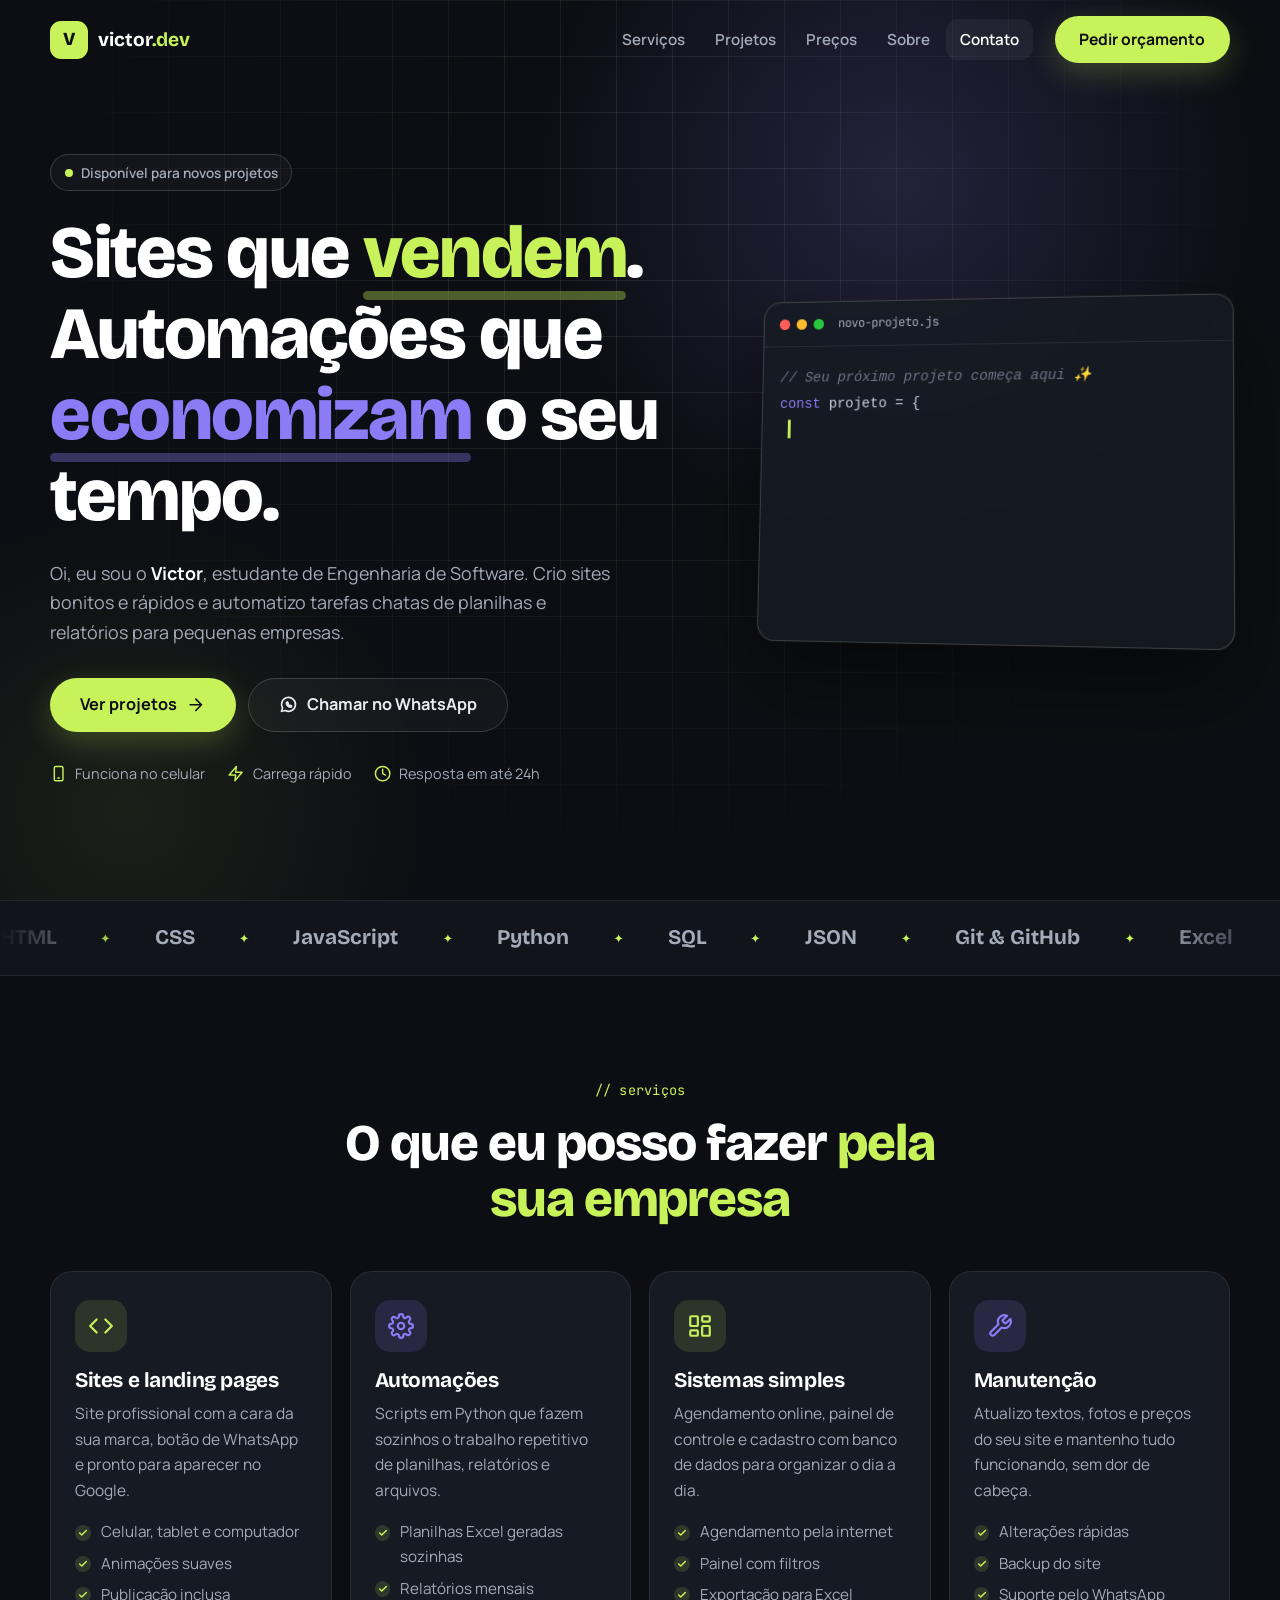
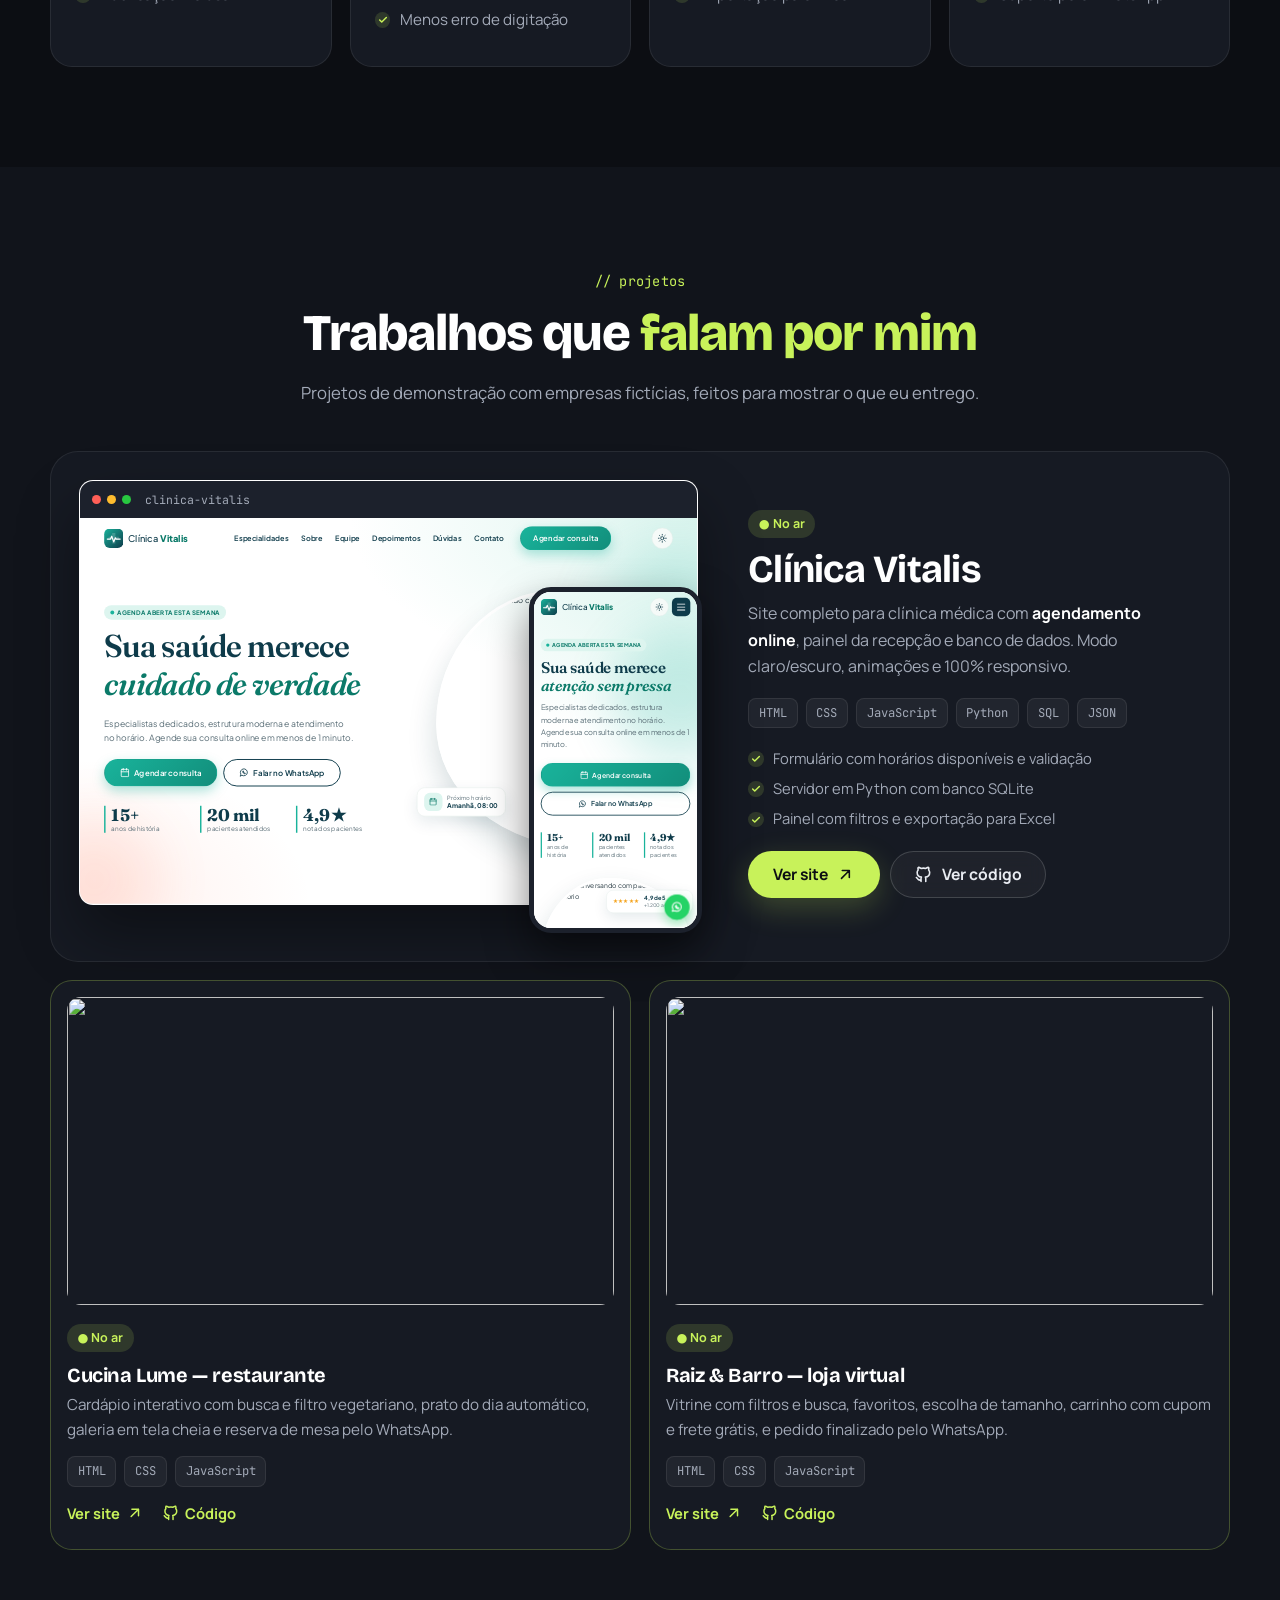
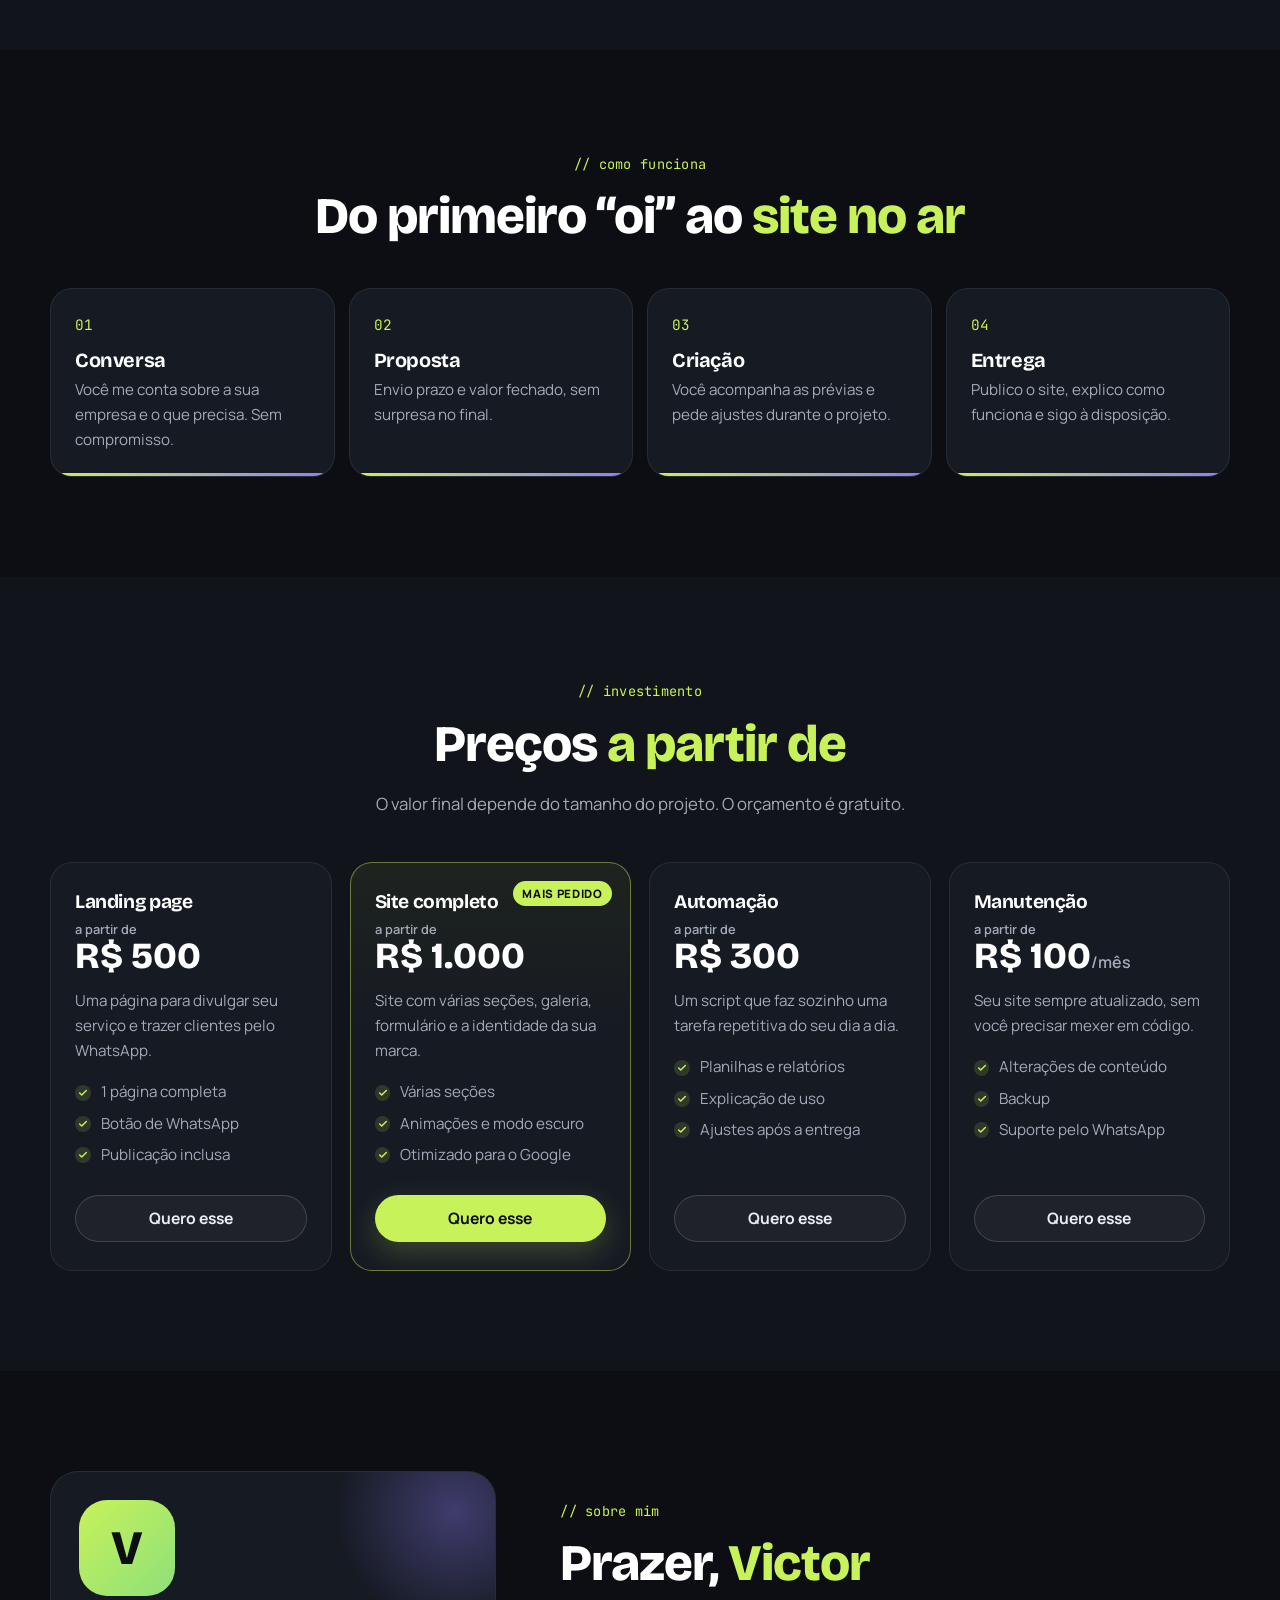
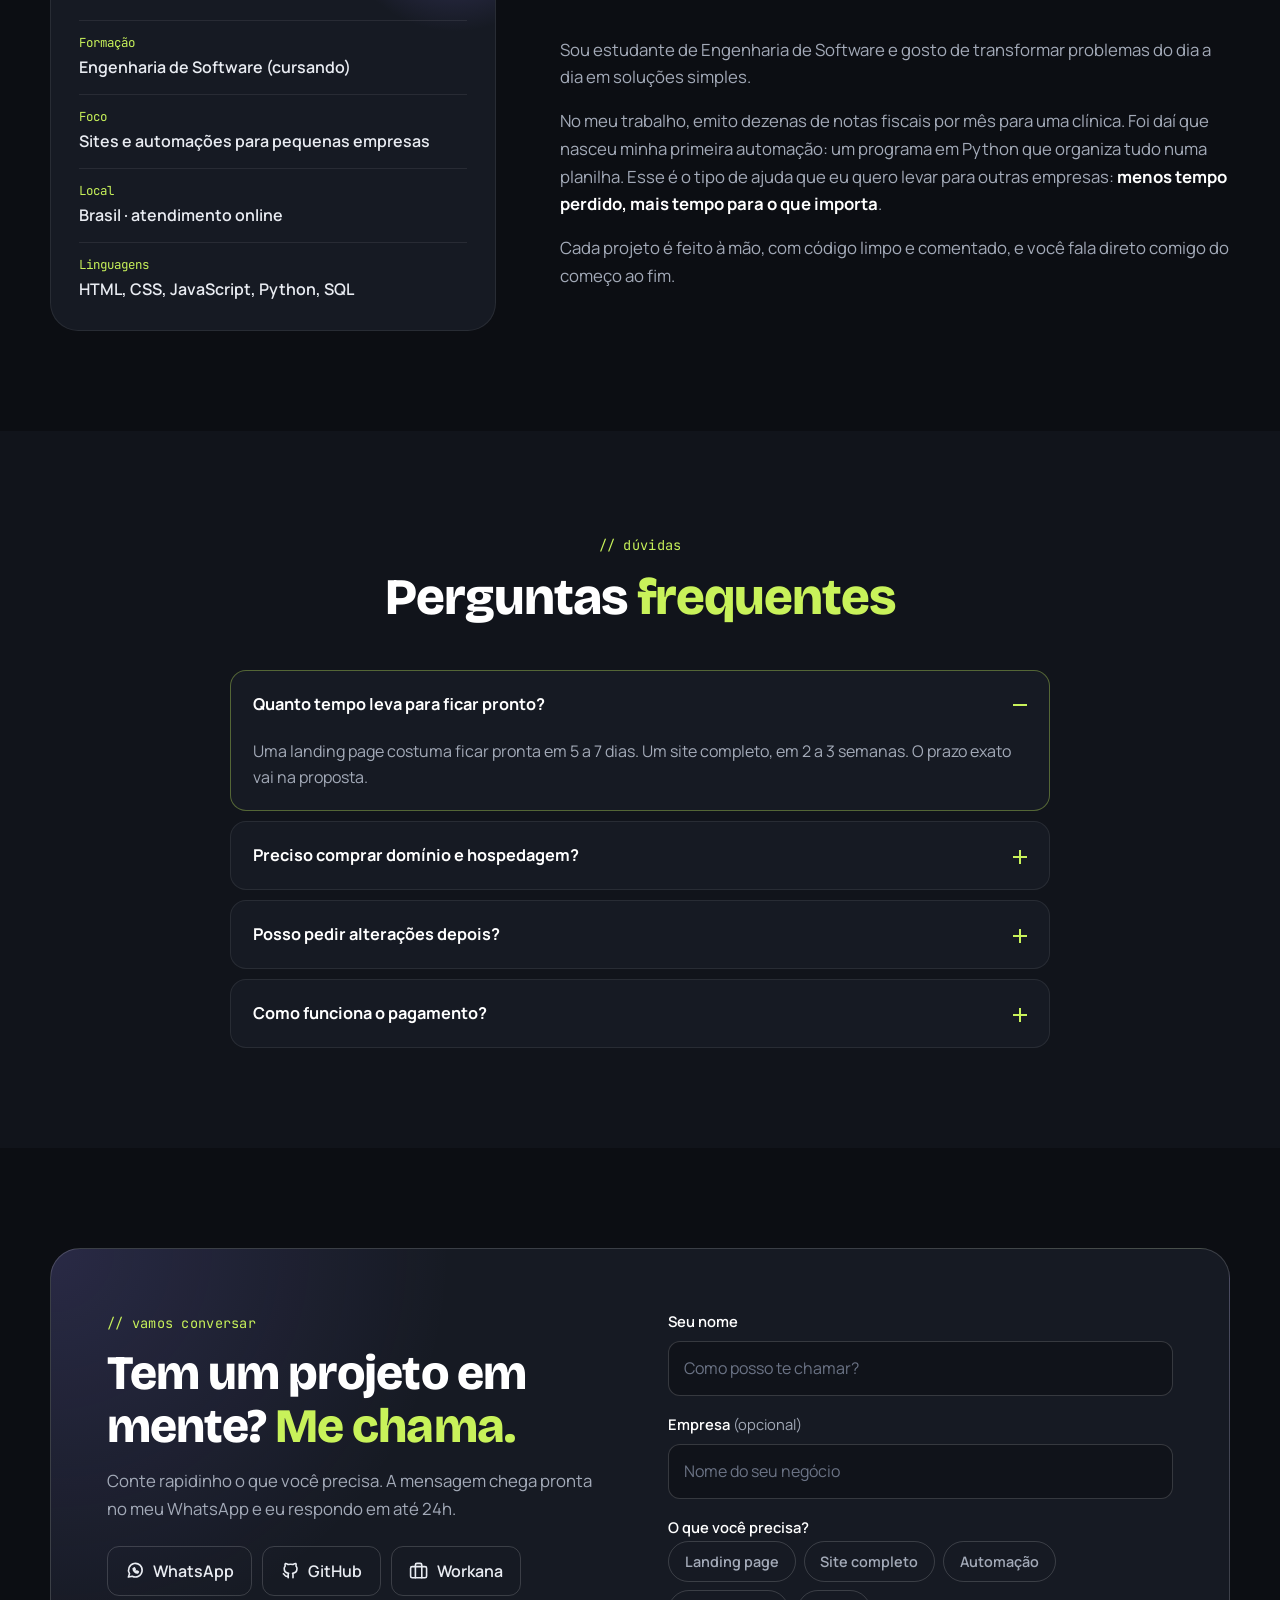
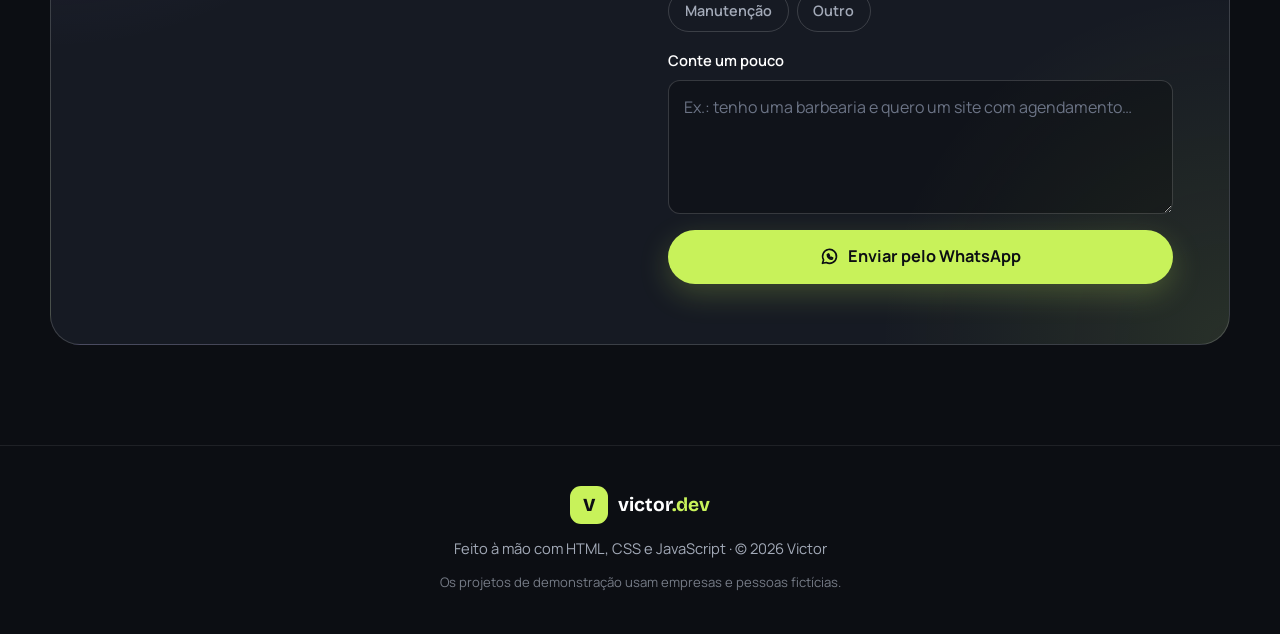
==== commit 0f2ffbec: "Remove a automação de notas do portfólio por enquanto O card sai da página e a pasta automacao-notas" ====
--- a/index.html
+++ b/index.html
@@ -18,7 +18,7 @@
   <link rel="preconnect" href="https://fonts.gstatic.com" crossorigin>
   <link href="https://fonts.googleapis.com/css2?family=Bricolage+Grotesque:opsz,wght@12..96,500;12..96,700;12..96,800&family=Manrope:wght@400;500;600;700&family=JetBrains+Mono:wght@400;500&display=swap" rel="stylesheet">
 
-  <link rel="stylesheet" href="assets/css/portfolio.css?v=4">
+  <link rel="stylesheet" href="assets/css/portfolio.css?v=5">
   <!-- Marca que o JavaScript está ativo (as animações de entrada dependem disso) -->
   <script>document.documentElement.classList.add('js');</script>
 </head>
@@ -221,7 +221,7 @@
     </article>
 
     <!-- Outros projetos -->
-    <div class="grade grade--3 projetos-mini">
+    <div class="grade projetos-mini">
       <article class="card mini mini--pronto revelar">
         <a href="restaurante/index.html" class="mini__capa mini__capa--foto" target="_blank" rel="noopener" aria-label="Abrir o site do restaurante Cucina Lume">
           <img src="https://images.unsplash.com/photo-1414235077428-338989a2e8c0?w=640&q=65&auto=format&fit=crop" loading="lazy" alt="">
@@ -250,14 +250,6 @@
           <a href="https://github.com/victorlara6-lab/portfolio-victor/tree/main/loja" target="_blank" rel="noopener"><svg class="ic"><use href="#i-github"/></svg> Código</a>
         </div>
       </article>
-      <article class="card mini revelar">
-        <div class="mini__capa mini__capa--automacao" aria-hidden="true">
-          <code>notas.txt → planilha.xlsx</code>
-        </div>
-        <span class="status status--dev">Em desenvolvimento</span>
-        <h3>Automação de notas fiscais</h3>
-        <p>Script em Python que lê as notas emitidas no mês e monta a planilha Excel sozinho. Projeto real, usado no meu trabalho.</p>
-      </article>
     </div>
   </div>
 </section>
--- a/assets/css/portfolio.css
+++ b/assets/css/portfolio.css
@@ -286,6 +286,8 @@
 .mini__links a { display: inline-flex; align-items: center; gap: 6px; color: var(--limao); }
 .mini__links a:hover { text-decoration: underline; }
 .mini h3 { font-size: 1.25rem; margin: 12px 0 6px; }
+/* Dois projetos lado a lado a partir do tablet */
+@media (min-width: 640px) { .projetos-mini { grid-template-columns: repeat(2, 1fr); } }
 .mini p { color: var(--texto-suave); font-size: .95rem; }
 
 /* PASSOS */
